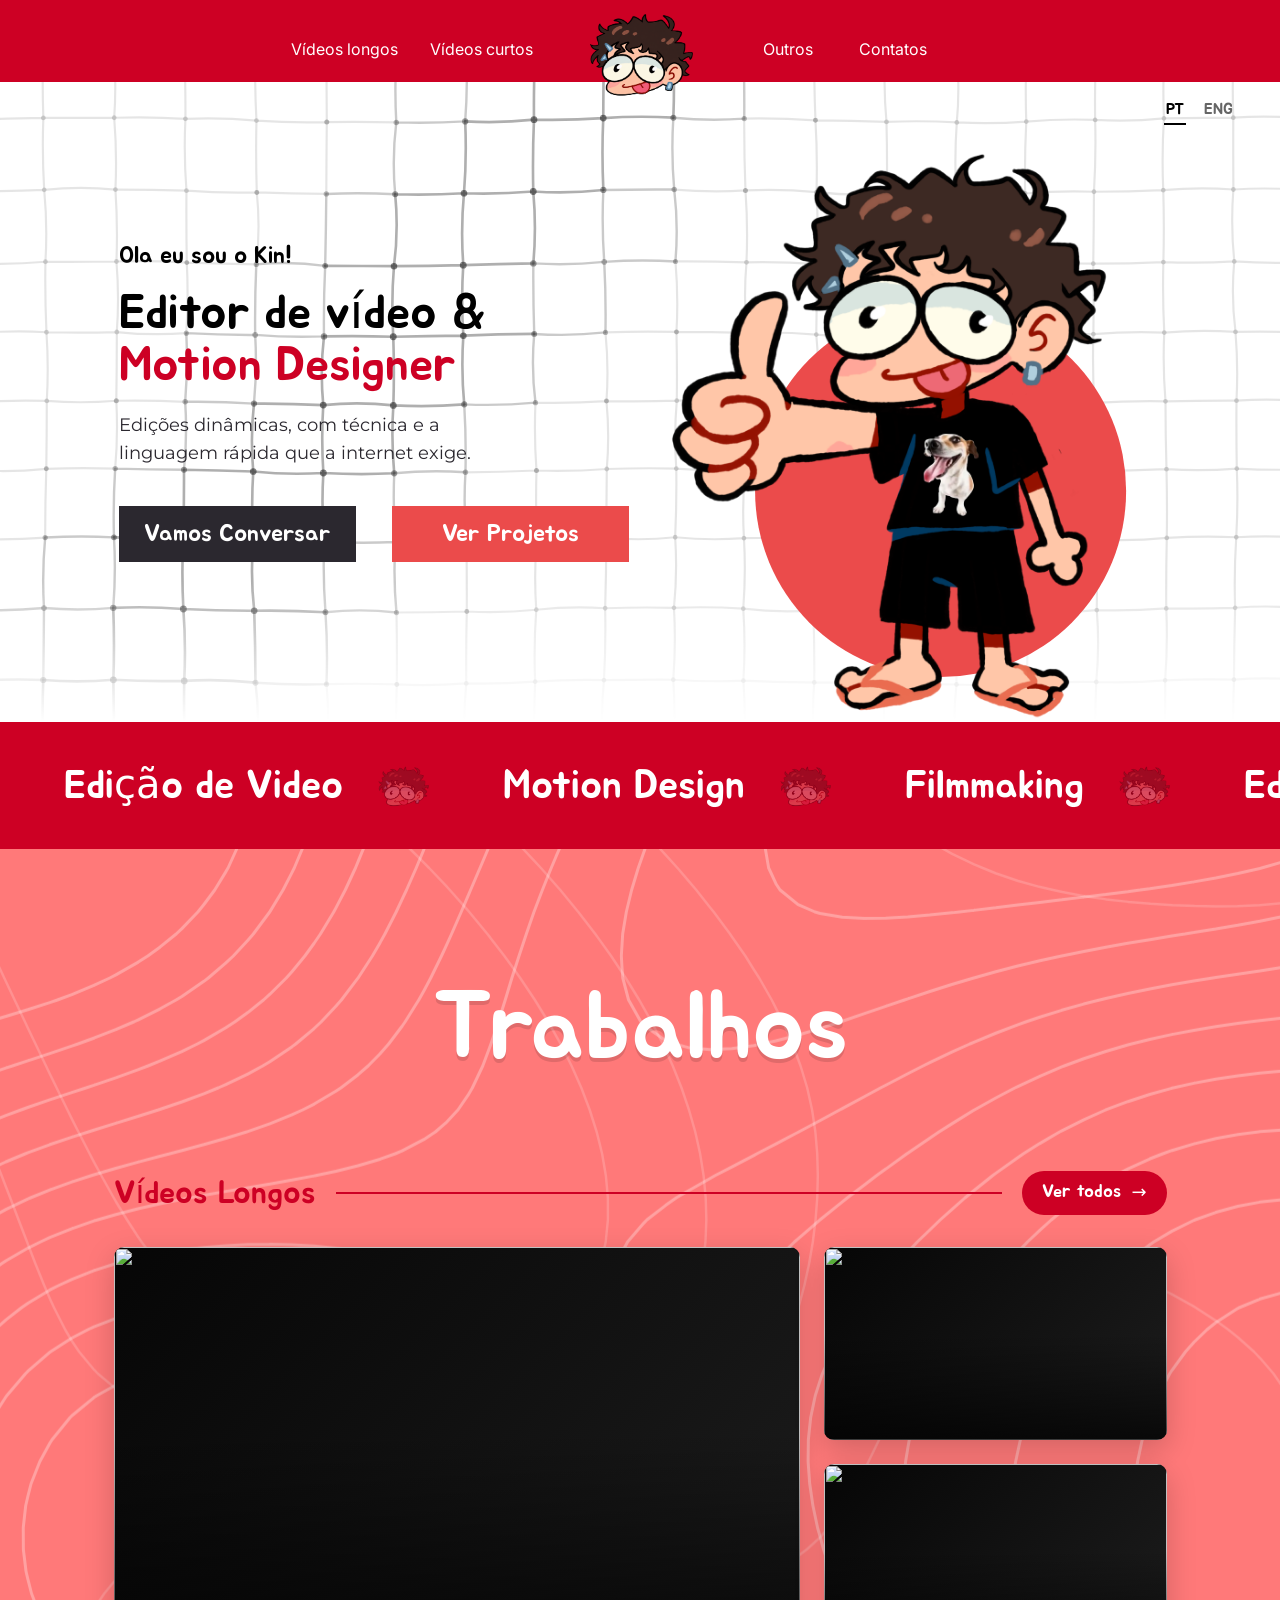
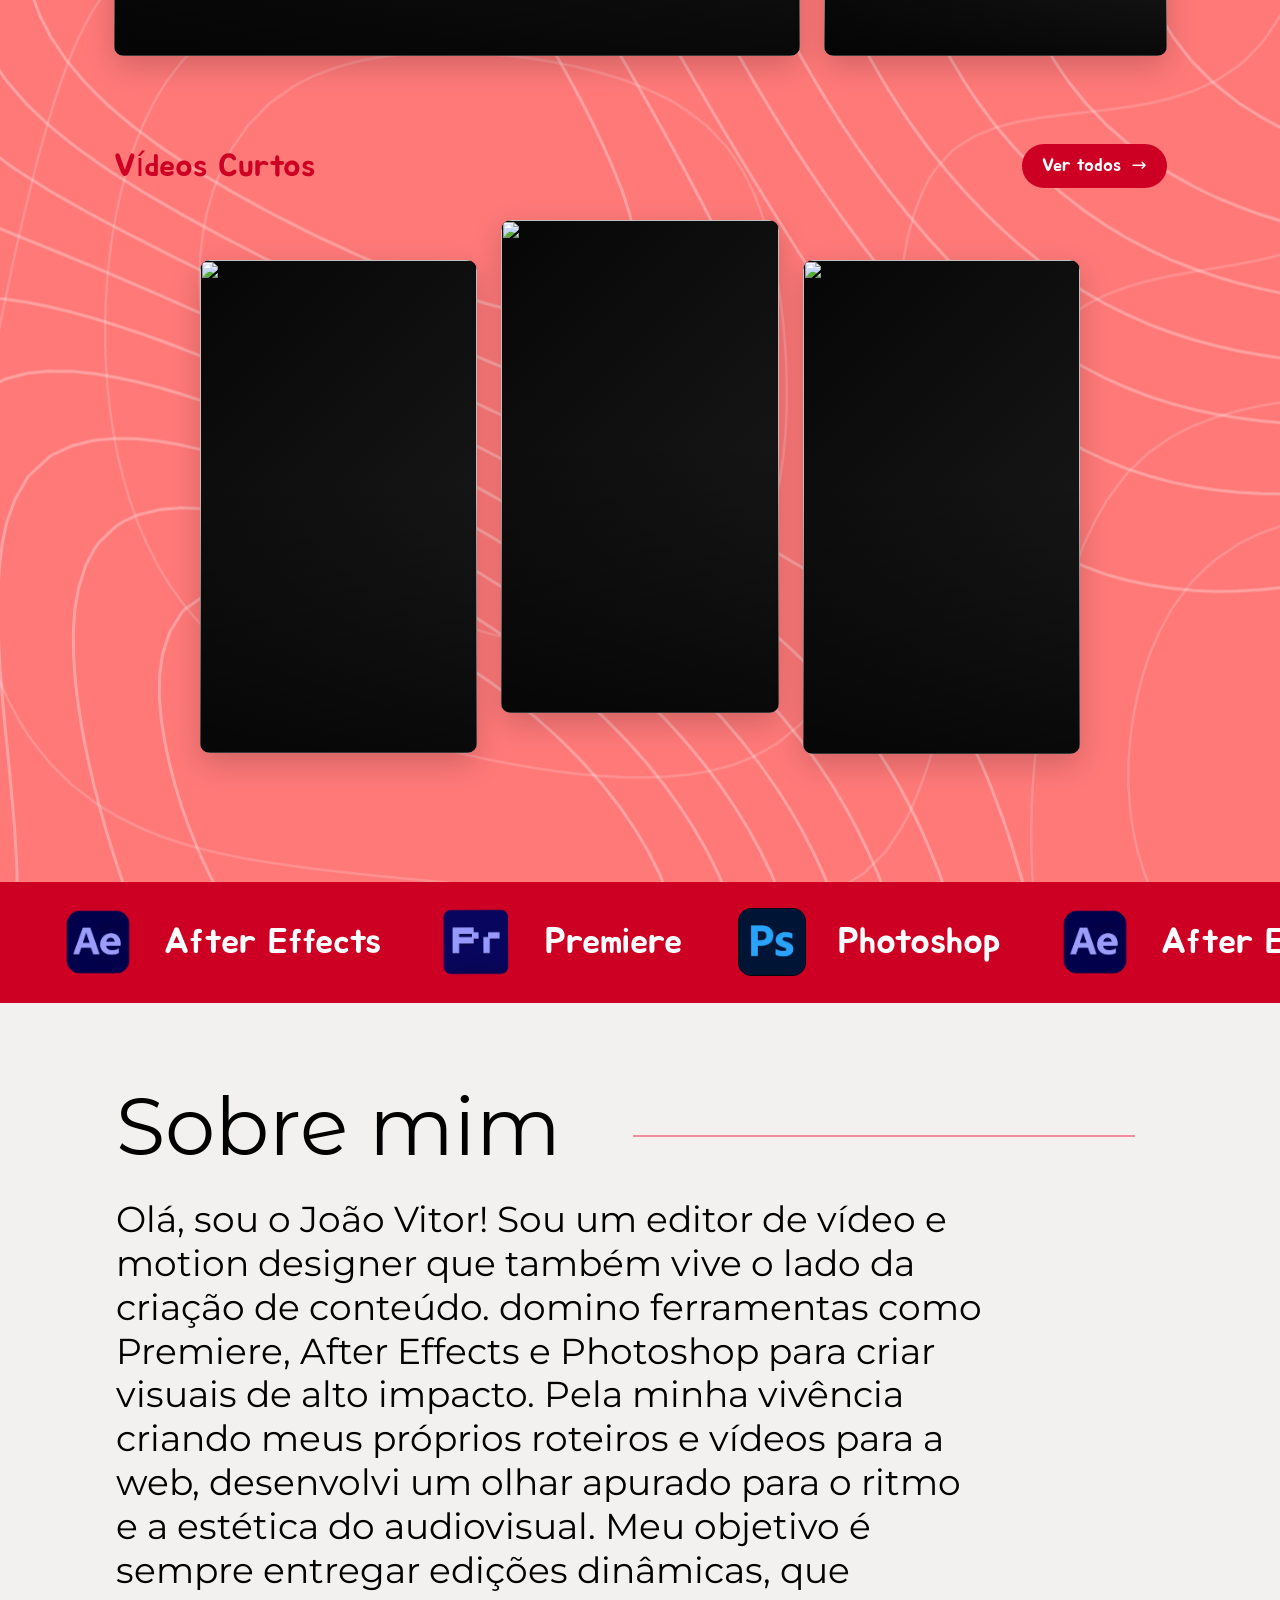
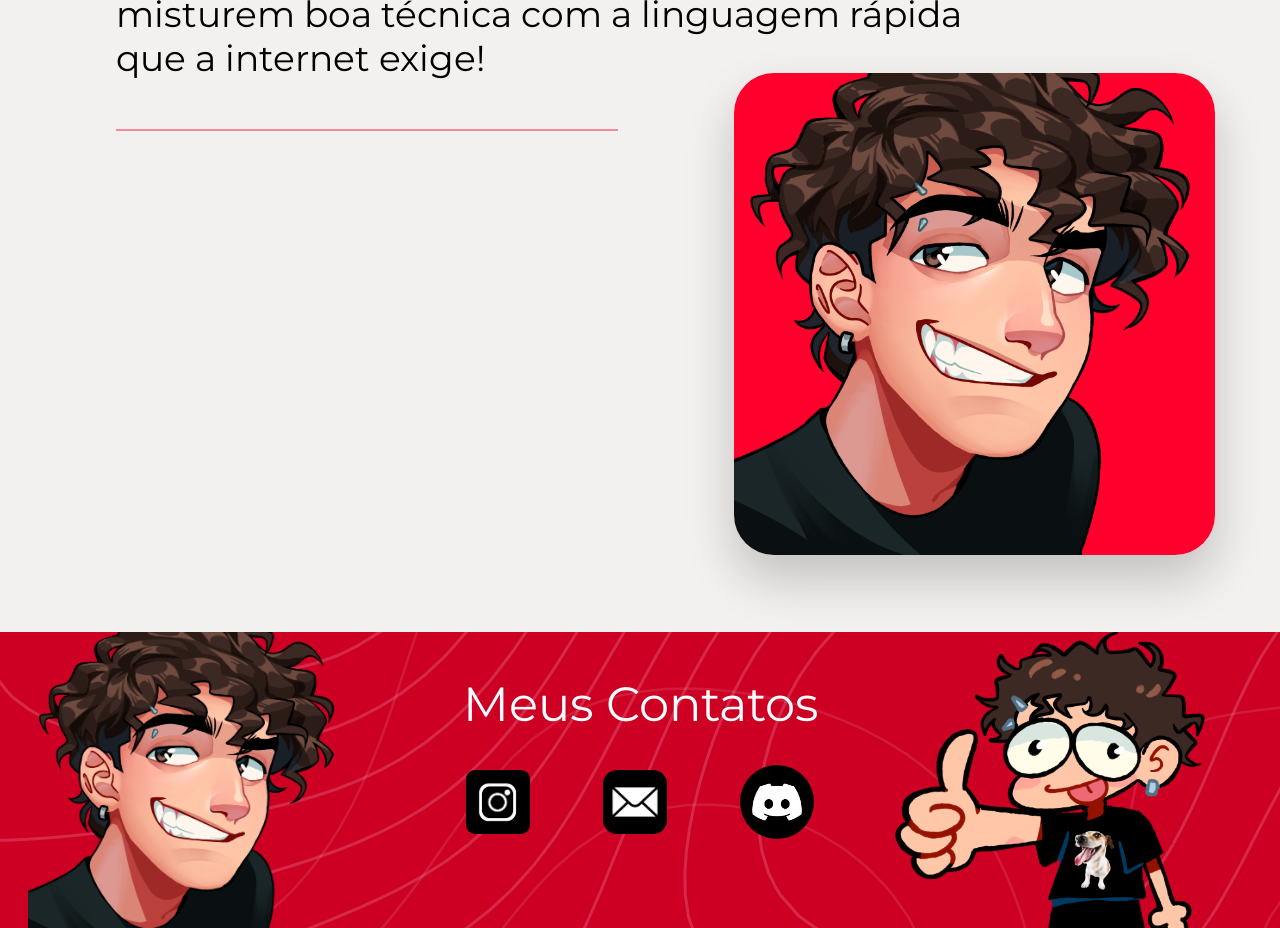
==== index.html @ 11a0b3d1 "Add files via upload" ====
<!doctype html>
<html lang="pt-BR">
<head>
<meta charset="utf-8">
<meta name="viewport" content="width=device-width, initial-scale=1">
<title>João Vitor — Editor de vídeo e Motion Designer</title>
<meta name="description" content="Portfólio de João Vitor: edição de vídeo, motion design e filmmaking.">
<meta name="theme-color" content="#cd0024">
<script>document.documentElement.classList.add('js')</script>
<link rel="preconnect" href="https://fonts.googleapis.com">
<link rel="preconnect" href="https://fonts.gstatic.com" crossorigin>
<link href="https://fonts.googleapis.com/css2?family=Inter:wght@400&family=Jua&family=Montserrat:wght@400&family=Montserrat+Alternates:wght@400&display=swap" rel="stylesheet">
<link rel="stylesheet" href="style.css">
</head>
<body>
<header class="site-header"><div class="wrap">
  <a class="logo" href="index.html" aria-label="Página inicial"><img src="assets/logo-kin.png" alt="Kin"></a>
  <button class="menu-toggle" aria-label="Abrir menu" aria-expanded="false" aria-controls="nav-panel"><span></span><span></span><span></span></button>
  <div class="nav-panel" id="nav-panel">
    <nav class="nav-left" aria-label="Principal"><a href="longos.html" data-i18n="nav_long">Vídeos longos</a><a href="curtos.html" data-i18n="nav_short">Vídeos curtos</a></nav>
    <nav class="nav-right" aria-label="Secundário"><a href="outros.html" data-i18n="nav_other">Outros</a><a href="#contatos" data-i18n="nav_contact">Contatos</a></nav>
  </div>
</div><div class="progress" aria-hidden="true"></div></header>
<section class="home-hero" aria-label="Apresentação"><div class="wrap"><div class="stage">
  <div class="hero-figure">
    <span class="disc reveal-zoom" aria-hidden="true"></span>
    <img class="hero-mascot reveal-zoom" data-delay="0.15" src="assets/hero-mascot.png" alt="Kin, mascote do João Vitor">
  </div>
  <div class="hero-copy">
    <h1 class="reveal" data-delay="0.1" data-i18n="hero_hi">Ola eu sou o Kin!</h1>
    <p class="hero-title reveal" data-delay="0.2"><span data-i18n="hero_t1">Editor de vídeo &amp;</span><span class="accent" data-i18n="hero_t2">Motion Designer</span></p>
    <p class="hero-sub reveal" data-delay="0.3" data-i18n="hero_sub">Edições dinâmicas, com técnica e a linguagem rápida que a internet exige.</p>
    <div class="btn-row">
      <a class="btn talk reveal" data-delay="0.4" href="#contatos" data-i18n="btn_talk">Vamos Conversar</a>
      <a class="btn projects reveal" data-delay="0.5" href="#trabalhos" data-i18n="btn_projects">Ver Projetos</a>
    </div>
  </div>
  <div class="lang" role="group" aria-label="Idioma"><button data-lang="pt" aria-pressed="true">PT</button><button data-lang="en" aria-pressed="false">ENG</button></div>
</div></div></section>
<div class="services big"><div class="marquee-track"><div class="marquee-item"><span data-i18n="svc_edit">Edição de Video</span><img class="faded" src="assets/kin-face.png" alt=""></div><div class="marquee-item"><span data-i18n="svc_motion">Motion Design</span><img class="faded" src="assets/kin-face.png" alt=""></div><div class="marquee-item"><span data-i18n="svc_film">Filmmaking</span><img class="faded" src="assets/kin-face.png" alt=""></div><div class="marquee-item"><span data-i18n="svc_edit">Edição de Video</span><img class="faded" src="assets/kin-face.png" alt=""></div><div class="marquee-item"><span data-i18n="svc_motion">Motion Design</span><img class="faded" src="assets/kin-face.png" alt=""></div><div class="marquee-item"><span data-i18n="svc_film">Filmmaking</span><img class="faded" src="assets/kin-face.png" alt=""></div><div class="marquee-item"><span data-i18n="svc_edit">Edição de Video</span><img class="faded" src="assets/kin-face.png" alt=""></div><div class="marquee-item"><span data-i18n="svc_motion">Motion Design</span><img class="faded" src="assets/kin-face.png" alt=""></div><div class="marquee-item"><span data-i18n="svc_film">Filmmaking</span><img class="faded" src="assets/kin-face.png" alt=""></div><span style="display:contents" aria-hidden="true"><div class="marquee-item"><span data-i18n="svc_edit">Edição de Video</span><img class="faded" src="assets/kin-face.png" alt=""></div><div class="marquee-item"><span data-i18n="svc_motion">Motion Design</span><img class="faded" src="assets/kin-face.png" alt=""></div><div class="marquee-item"><span data-i18n="svc_film">Filmmaking</span><img class="faded" src="assets/kin-face.png" alt=""></div><div class="marquee-item"><span data-i18n="svc_edit">Edição de Video</span><img class="faded" src="assets/kin-face.png" alt=""></div><div class="marquee-item"><span data-i18n="svc_motion">Motion Design</span><img class="faded" src="assets/kin-face.png" alt=""></div><div class="marquee-item"><span data-i18n="svc_film">Filmmaking</span><img class="faded" src="assets/kin-face.png" alt=""></div><div class="marquee-item"><span data-i18n="svc_edit">Edição de Video</span><img class="faded" src="assets/kin-face.png" alt=""></div><div class="marquee-item"><span data-i18n="svc_motion">Motion Design</span><img class="faded" src="assets/kin-face.png" alt=""></div><div class="marquee-item"><span data-i18n="svc_film">Filmmaking</span><img class="faded" src="assets/kin-face.png" alt=""></div></span></div></div>
<section class="works" id="trabalhos"><div class="wrap works-inner">
  <div class="works-head reveal"><div class="works-title"><h2 data-i18n="works">Trabalhos</h2></div></div>
  <div class="block-head reveal"><h3 data-i18n="long_label">Vídeos Longos</h3><span class="rule reveal-line"></span><a class="see-all" href="longos.html"><span data-i18n="see_all">Ver todos</span><i aria-hidden="true">→</i></a></div>
  <div class="feature-grid" data-stagger><button class="video-card reveal" data-group="home-longos" data-index="1"><span class="play" aria-hidden="true"></span></button><button class="video-card reveal" data-group="home-longos" data-index="0"><span class="play" aria-hidden="true"></span></button><button class="video-card reveal" data-group="home-longos" data-index="2"><span class="play" aria-hidden="true"></span></button></div>
  <div class="block-head reveal"><h3 data-i18n="short_label">Vídeos Curtos</h3><span class="rule reveal-line"></span><a class="see-all" href="curtos.html"><span data-i18n="see_all">Ver todos</span><i aria-hidden="true">→</i></a></div>
  <div class="trio" data-stagger><button class="video-card reveal" data-group="home-curtos" data-index="0"><span class="play" aria-hidden="true"></span></button><button class="video-card reveal" data-group="home-curtos" data-index="1"><span class="play" aria-hidden="true"></span></button><button class="video-card reveal" data-group="home-curtos" data-index="2"><span class="play" aria-hidden="true"></span></button></div>
</div></section>
<div class="tools"><div class="marquee-track"><div class="marquee-item"><img class="tool-icon" src="assets/ae-icon.png" alt=""><span>After Effects</span></div><div class="marquee-item"><img class="tool-icon" src="assets/premiere-icon.png" alt=""><span>Premiere</span></div><div class="marquee-item"><img class="tool-icon" src="assets/photoshop-icon.png" alt=""><span>Photoshop</span></div><div class="marquee-item"><img class="tool-icon" src="assets/ae-icon.png" alt=""><span>After Effects</span></div><div class="marquee-item"><img class="tool-icon" src="assets/premiere-icon.png" alt=""><span>Premiere</span></div><div class="marquee-item"><img class="tool-icon" src="assets/photoshop-icon.png" alt=""><span>Photoshop</span></div><div class="marquee-item"><img class="tool-icon" src="assets/ae-icon.png" alt=""><span>After Effects</span></div><div class="marquee-item"><img class="tool-icon" src="assets/premiere-icon.png" alt=""><span>Premiere</span></div><div class="marquee-item"><img class="tool-icon" src="assets/photoshop-icon.png" alt=""><span>Photoshop</span></div><span style="display:contents" aria-hidden="true"><div class="marquee-item"><img class="tool-icon" src="assets/ae-icon.png" alt=""><span>After Effects</span></div><div class="marquee-item"><img class="tool-icon" src="assets/premiere-icon.png" alt=""><span>Premiere</span></div><div class="marquee-item"><img class="tool-icon" src="assets/photoshop-icon.png" alt=""><span>Photoshop</span></div><div class="marquee-item"><img class="tool-icon" src="assets/ae-icon.png" alt=""><span>After Effects</span></div><div class="marquee-item"><img class="tool-icon" src="assets/premiere-icon.png" alt=""><span>Premiere</span></div><div class="marquee-item"><img class="tool-icon" src="assets/photoshop-icon.png" alt=""><span>Photoshop</span></div><div class="marquee-item"><img class="tool-icon" src="assets/ae-icon.png" alt=""><span>After Effects</span></div><div class="marquee-item"><img class="tool-icon" src="assets/premiere-icon.png" alt=""><span>Premiere</span></div><div class="marquee-item"><img class="tool-icon" src="assets/photoshop-icon.png" alt=""><span>Photoshop</span></div></span></div></div>
<section class="about" id="sobre"><div class="wrap"><div class="stage">
  <div class="about-title reveal"><h2 data-i18n="about">Sobre mim</h2></div>
  <span class="rule top reveal-line"></span>
  <p class="reveal" data-delay="0.15" data-i18n="about_text">Olá, sou o João Vitor! Sou um editor de vídeo e motion designer que também vive o lado da criação de conteúdo. domino ferramentas como Premiere, After Effects e Photoshop para criar visuais de alto impacto. Pela minha vivência criando meus próprios roteiros e vídeos para a web, desenvolvi um olhar apurado para o ritmo e a estética do audiovisual. Meu objetivo é sempre entregar edições dinâmicas, que misturem boa técnica com a linguagem rápida que a internet exige!</p>
  <span class="rule bottom reveal-line"></span>
  <img class="portrait reveal-zoom" data-delay="0.1" src="assets/portrait.png" alt="João Vitor">
</div></div></section>
<footer class="site-footer" id="contatos"><div class="wrap">
  <img class="footer-mascot left" src="assets/footer-left.png" alt="">
  <img class="footer-mascot right" src="assets/footer-right.png" alt="">
  <div class="footer-inner">
    <h2 data-i18n="contacts">Meus Contatos</h2>
    <div class="contact-icons">
      <a class="ig" href="https://www.instagram.com/kingola.mp4/" target="_blank" rel="noopener" aria-label="Instagram"><img src="assets/instagram.jpg" alt="Instagram"></a>
      <a class="mail" href="mailto:kingjaumcontato@gmail.com" aria-label="E-mail"><img src="assets/mail.jpg" alt="E-mail"></a>
      <a class="dc" href="https://discord.com/users/389552199773978624" target="_blank" rel="noopener" aria-label="Discord"><img src="assets/discord.png" alt="Discord"></a>
    </div>
  </div>
</div></footer>
<script src="script.js"></script>
</body>
</html>
---- style.css ----
/* ============ Tokens (extraídos do Figma) ============ */
:root {
  --red: #cd0024;
  --dark: #2b282f;
  --coral: #eb4b4b;
  --salmon: #ff7979;
  --ink: #010101;
  --paper: #f3f1ef;
  --rule: #f08a9c;
  --portrait-radius: 40px; /* arredondamento da foto do "Sobre mim" — ajuste para o valor do Figma */
  --ease: cubic-bezier(.2, .7, .2, 1);
  --font-display: 'Jua', system-ui, sans-serif;
  --font-body: 'Montserrat', system-ui, sans-serif;
  --font-alt: 'Montserrat Alternates', 'Montserrat', system-ui, sans-serif;
  --font-nav: 'Inter', system-ui, sans-serif;
}

*, *::before, *::after { box-sizing: border-box; }
* { margin: 0; }
html { scroll-behavior: smooth; scroll-padding-top: 90px; }
body {
  font-family: var(--font-nav);
  background: var(--paper);
  color: #000;
  overflow-x: hidden;
  -webkit-font-smoothing: antialiased;
  animation: pageIn .6s var(--ease) both;
}
body.leaving { opacity: 0; transition: opacity .25s ease; }
@keyframes pageIn { from { opacity: 0; } to { opacity: 1; } }
img { display: block; max-width: 100%; }
a { color: inherit; text-decoration: none; }
button { font: inherit; color: inherit; background: none; border: 0; padding: 0; cursor: pointer; }
:focus-visible { outline: 3px solid #fff; outline-offset: 3px; box-shadow: 0 0 0 6px #000; }

.wrap { width: min(100%, 1225px); margin-inline: auto; position: relative; }

/* ============ Animações de entrada (ativas só com JS) ============ */
.js .reveal {
  opacity: 0; translate: 0 32px;
  transition: opacity .9s var(--ease) var(--rd, 0s), translate .9s var(--ease) var(--rd, 0s);
}
.js .reveal.in { opacity: 1; translate: 0 0; }
.js .reveal-zoom {
  opacity: 0; scale: .86;
  transition: opacity 1s var(--ease) var(--rd, 0s), scale 1s var(--ease) var(--rd, 0s);
}
.js .reveal-zoom.in { opacity: 1; scale: 1; }
.js .reveal-line { scale: 0 1; transform-origin: left center; transition: scale 1.2s var(--ease) .15s; }
.js .reveal-line.in { scale: 1 1; }

/* ============ Header ============ */
.site-header { background: var(--red); height: 82px; position: sticky; top: 0; z-index: 50; transition: box-shadow .3s; }
.site-header.is-scrolled { box-shadow: 0 6px 24px rgba(0, 0, 0, .25); }
.site-header .wrap { height: 100%; display: grid; grid-template-columns: 1fr auto 1fr; align-items: center; }
.progress { position: absolute; left: 0; bottom: 0; height: 3px; width: 100%; background: #fff; scale: 0 1; transform-origin: left; opacity: .9; }
.nav-panel { display: contents; }
.site-header .wrap > *, .nav-panel > * { grid-row: 1; }
.nav-left, .nav-right { display: flex; gap: 28px; color: #fff; font-family: var(--font-nav); font-size: 16px; }
.nav-left { grid-column: 1; justify-content: flex-end; padding-right: 48px; }
.nav-right { grid-column: 3; justify-content: flex-start; padding-left: 64px; gap: 42px; }
.nav-left a, .nav-right a { padding: 8px 2px; position: relative; white-space: nowrap; }
.nav-left a::after, .nav-right a::after {
  content: ""; position: absolute; left: 0; right: 0; bottom: 2px; height: 2px;
  background: #fff; transform: scaleX(0); transform-origin: left; transition: transform .35s var(--ease);
}
.nav-left a:hover::after, .nav-right a:hover::after, .nav-left a[aria-current]::after, .nav-right a[aria-current]::after { transform: scaleX(1); }
.logo { grid-column: 2; display: block; width: 114px; height: 90px; margin-top: 8px; position: relative; z-index: 2; }
.logo img { width: 100%; height: 100%; object-fit: contain; transition: transform .4s var(--ease); }
.logo:hover img { animation: wiggle .7s var(--ease); }
@keyframes wiggle { 0%, 100% { transform: rotate(0); } 25% { transform: rotate(-8deg) scale(1.06); } 60% { transform: rotate(6deg) scale(1.06); } }
.menu-toggle { display: none; width: 44px; height: 44px; place-content: center; gap: 6px; }
.menu-toggle span { display: block; width: 26px; height: 3px; background: #fff; border-radius: 2px; transition: transform .35s var(--ease), opacity .2s; }
.site-header.open .menu-toggle span:nth-child(1) { transform: translateY(9px) rotate(45deg); }
.site-header.open .menu-toggle span:nth-child(2) { opacity: 0; }
.site-header.open .menu-toggle span:nth-child(3) { transform: translateY(-9px) rotate(-45deg); }

/* ============ Seletor de idioma ============ */
.lang { position: absolute; right: 20px; top: 16px; z-index: 5; display: flex; gap: 16px; font-family: var(--font-display); font-size: 16px; color: #000; }
.lang button { font-family: inherit; opacity: .6; padding: 4px 2px; border-bottom: 2px solid transparent; transition: opacity .2s; }
.lang button:hover { opacity: 1; }
.lang button[aria-pressed="true"] { opacity: 1; border-bottom-color: currentColor; }

/* ============ Hero das subpáginas (fundo "Bliss") ============ */
.hero {
  position: relative;
  width: 100%; min-width: 0;
  aspect-ratio: 1225 / 317;
  min-height: 220px;
  overflow: hidden;
  background:
    url('assets/bliss.jpg') center / cover no-repeat,
    url('assets/bliss.jpeg') center / cover no-repeat,
    url('assets/bliss.png') center / cover no-repeat,
    url('assets/bliss.webp') center / cover no-repeat,
    linear-gradient(#5ea8ee 0 55%, #4f9a2c 55%);
}
.hero-mascot {
  position: absolute; z-index: 2; pointer-events: none;
  animation: bob 4.5s ease-in-out infinite;
  translate: var(--px, 0px) var(--py, 0px);
}
.hero-mascot.in { transition: translate .5s ease-out, opacity 1s var(--ease) var(--rd, 0s), scale 1s var(--ease) var(--rd, 0s); }

/* Ícones flutuantes (vídeo / pasta) */
.hero-icon { position: absolute; z-index: 3; animation: float 4s ease-in-out infinite; animation-delay: var(--d, 0s); }
.hero-icon .spinner { display: block; width: 100%; height: 100%; }
.hero-icon img { width: 100%; height: 100%; object-fit: contain; filter: drop-shadow(0 6px 8px rgba(0, 0, 0, .25)); }
.is-spin .hero-icon .spinner { animation: spin 16s linear infinite; }
.is-spin .hero-icon:nth-child(even) .spinner { animation-direction: reverse; animation-duration: 22s; }
.hero-icon:hover img, .hero-icon:focus-visible img { animation: glitch .45s steps(1, end) infinite; }

@keyframes float { 0%, 100% { transform: translateY(0); } 50% { transform: translateY(-12px); } }
@keyframes bob { 0%, 100% { transform: translateY(0); } 50% { transform: translateY(-9px); } }
@keyframes spin { to { transform: rotate(360deg); } }
@keyframes glitch {
  0%   { transform: translate(0, 0); filter: none; clip-path: inset(0); }
  20%  { transform: translate(-4px, 2px); filter: drop-shadow(4px 0 #ff2d55) drop-shadow(-4px 0 #00e5ff); clip-path: inset(8% 0 52% 0); }
  40%  { transform: translate(4px, -2px); filter: drop-shadow(-4px 0 #ff2d55) drop-shadow(4px 0 #00e5ff); clip-path: inset(55% 0 6% 0); }
  60%  { transform: translate(-2px, 0); filter: drop-shadow(3px 0 #ff2d55) drop-shadow(-3px 0 #00e5ff); clip-path: inset(0); }
  80%  { transform: translate(3px, 1px); filter: hue-rotate(60deg) saturate(1.6); clip-path: inset(30% 0 30% 0); }
  100% { transform: translate(0, 0); filter: none; clip-path: inset(0); }
}

/* ============ Faixa de serviços (loop lateral) ============ */
.services { background: var(--red); color: #fff; overflow: hidden; height: 67px; display: flex; align-items: center; }
.services.big { height: 127px; }
.marquee-track { display: flex; align-items: center; width: max-content; animation: marquee 40s linear infinite; }
.marquee-item { display: flex; align-items: center; gap: 32px; padding-inline: 64px; font-family: var(--font-display); font-size: 36px; white-space: nowrap; }
.services.big .marquee-item { font-size: 40px; }
.marquee-item img { width: 56px; height: 44px; object-fit: contain; }
.marquee-item .faded { opacity: .3; }
.marquee-item .tool-icon { width: 72px; height: 68px; opacity: 1; object-fit: cover; border-radius: 20%; }
@keyframes marquee { to { transform: translateX(-50%); } }

/* ============ Coroa (no Figma ela está girada -30,66°; o arquivo vem reto) ============ */

/* ============ Títulos de seção (subpáginas) ============ */
.page-title { position: relative; display: flex; align-items: center; gap: 16px; padding: 104px 86px 0; }
.title-wrap { position: relative; font-size: clamp(36px, 5.2vw, 64px); }
.page-title h1 { font-family: var(--font-display); font-weight: 400; font-size: 1em; line-height: 1.1; white-space: nowrap; }
.page-title .rule { flex: 1; max-width: 502px; height: 1px; background: var(--rule); }
/* a coroa fica "pousada" no canto superior esquerdo da 1ª letra, sem cobrir o texto */


/* ============ Grades de vídeo (subpáginas) ============ */
.video-grid { display: grid; padding: 72px 86px 120px; }
.video-grid.longos, .video-grid.outros { grid-template-columns: repeat(2, 1fr); gap: 56px 40px; --ar: 481 / 296; }
.video-grid.curtos { grid-template-columns: repeat(3, 1fr); gap: 48px 32px; padding-inline: 114px; --ar: 297 / 464; }

/* ============ Cartão de vídeo ============ */
.video-card {
  position: relative; display: block; width: 100%; aspect-ratio: var(--ar, 16 / 9);
  background: linear-gradient(135deg, #060606, #1d1d1d); overflow: hidden; color: #fff; text-align: left;
  border-radius: 10px; box-shadow: 0 10px 30px rgba(0, 0, 0, .18);
  transition: transform .5s var(--ease), box-shadow .5s var(--ease);
}
.video-card::after { content: ""; position: absolute; inset: 0; background: linear-gradient(to top, rgba(0, 0, 0, .7), transparent 55%); pointer-events: none; }
.video-card:hover, .video-card:focus-visible { transform: perspective(1000px) translateY(-8px) rotateX(var(--rx, 0deg)) rotateY(var(--ry, 0deg)); box-shadow: 0 24px 44px rgba(0, 0, 0, .3); }
.video-card img.thumb { position: absolute; inset: 0; width: 100%; height: 100%; object-fit: cover; transition: transform .9s var(--ease); }
.video-card:hover img.thumb, .video-card:focus-visible img.thumb { transform: scale(1.07); }
.video-card .play {
  position: absolute; z-index: 2; left: 50%; top: 50%; width: 68px; height: 68px; margin: -34px 0 0 -34px;
  border-radius: 50%; background: rgba(205, 0, 36, .95); display: grid; place-items: center;
  opacity: 0; scale: .7; transition: opacity .35s var(--ease), scale .45s var(--ease);
  box-shadow: 0 0 0 0 rgba(205, 0, 36, .5);
}
.video-card .play::before { content: ""; border-left: 20px solid #fff; border-block: 12px solid transparent; margin-left: 5px; }
.video-card:hover .play, .video-card:focus-visible .play { opacity: 1; scale: 1; animation: pulse 1.6s ease-out infinite; }
@keyframes pulse { to { box-shadow: 0 0 0 22px rgba(205, 0, 36, 0); } }
.video-card .cap { position: absolute; z-index: 2; left: 18px; bottom: 14px; right: 18px; font-family: var(--font-display); font-size: 22px; text-shadow: 0 2px 8px rgba(0, 0, 0, .6); translate: 0 6px; transition: translate .5s var(--ease); }
.video-card:hover .cap, .video-card:focus-visible .cap { translate: 0 0; }

/* Cartão: junta a animação de entrada com o hover (senão uma sobrescreve a outra) */
.js .video-card.reveal {
  transition: opacity .9s var(--ease) var(--rd, 0s), translate .9s var(--ease) var(--rd, 0s),
              transform .5s var(--ease), box-shadow .5s var(--ease);
}

/* ============ Modal do player ============ */
.modal { position: fixed; inset: 0; background: rgba(0, 0, 0, .88); display: grid; place-items: center; z-index: 100; padding: 24px; visibility: hidden; opacity: 0; transition: opacity .3s ease, visibility 0s .3s; }
.modal.open { visibility: visible; opacity: 1; transition: opacity .3s ease; }
.modal-box { position: relative; width: min(92vw, 960px); aspect-ratio: 16 / 9; background: #000; display: grid; place-items: center; color: #fff; font-family: var(--font-display); font-size: 28px; text-align: center; border-radius: 10px; transform: scale(.94) translateY(14px); transition: transform .45s var(--ease); }
.modal.open .modal-box { transform: none; }
.modal-box.vertical { width: auto; height: min(86vh, 820px); aspect-ratio: 9 / 16; max-width: 92vw; }
.modal-box iframe, .modal-box img { width: 100%; height: 100%; border: 0; object-fit: contain; border-radius: 10px; }
.modal-close { position: absolute; top: -48px; right: 0; color: #fff; font-size: 36px; line-height: 1; padding: 4px 10px; transition: rotate .3s var(--ease); }
.modal-close:hover { rotate: 90deg; }

/* ============ Contatos / rodapé ============ */
.site-footer { position: relative; background: var(--red); color: #fff; height: 296px; overflow: hidden; margin-top: 49px; }
.footer-inner { position: relative; z-index: 1; height: 296px; text-align: center; padding-top: 43px; }
.footer-inner h2 { font-family: var(--font-body); font-weight: 400; font-size: clamp(32px, 4vw, 48px); }
.contact-icons { display: flex; justify-content: center; align-items: center; gap: 73px; margin-top: 32px; }
.contact-icons a { display: block; transition: transform .4s var(--ease), filter .3s; }
.contact-icons a:hover { transform: translateY(-6px) scale(1.12) rotate(-4deg); filter: drop-shadow(0 10px 10px rgba(0, 0, 0, .3)); }
.contact-icons img { width: 64px; height: 64px; object-fit: cover; }
.contact-icons .ig img { border-radius: 9px; }
.contact-icons .mail img { border-radius: 14px; }
.contact-icons .dc img { width: 74px; height: 74px; border-radius: 50%; }
.footer-mascot { position: absolute; bottom: 0; pointer-events: none; }
/* Recorte igual ao do Figma: mostra o topo da imagem e corta a parte de baixo */
.footer-mascot.left { left: 0; width: 26.4%; max-width: 323px; aspect-ratio: 323 / 296; object-fit: cover; object-position: 2% 0; }
.footer-mascot.right { right: -6.5%; width: 40%; max-width: 492px; aspect-ratio: 492 / 345; object-fit: cover; object-position: top; }
.site-footer .wrap { height: 100%; }

/* ============ Home: palco com coordenadas proporcionais (hero e sobre mim) ============ */
.stage { position: relative; container-type: inline-size; }
.stage > * { position: absolute; }
.stage .t-display { font-family: var(--font-display); font-weight: 400; line-height: 1.1; white-space: nowrap; }

.home-hero { position: relative; background: #fff; overflow-x: clip; overflow-y: visible; }
.home-hero > .wrap { z-index: 1; }

.home-hero .stage { aspect-ratio: 1225 / 640; }
/* Boneco + círculo vivem no mesmo grupo: o círculo fica sempre centralizado atrás dele */
.home-hero .hero-figure { left: 46.5%; top: 1%; width: 56%; aspect-ratio: 1; z-index: 1; }
.home-hero .hero-figure .disc { position: absolute; left: 50%; top: 31.6%; width: 54.2%; aspect-ratio: 1; border-radius: 50%; background: color-mix(in srgb, var(--coral), #b3001b calc(var(--anger, 0) * 100%)); translate: -50% 0; }
.home-hero .hero-figure .hero-mascot { left: 0; top: 0; width: 100%; pointer-events: none; }
.home-hero .hero-figure { cursor: default; -webkit-tap-highlight-color: transparent; }
.home-hero .hero-copy { left: 7.4%; top: 0; height: 100%; width: 44%; display: flex; flex-direction: column; justify-content: center; align-items: flex-start; gap: 1.5cqw; z-index: 2; }
.hero-copy h1 { font-family: var(--font-display); font-weight: 400; font-size: 1.96cqw; line-height: 1.2; color: #000; }
.hero-title { font-family: var(--font-display); font-size: 3.9cqw; line-height: 1.08; color: #000; }
.hero-title span { display: block; }
.hero-title .accent { color: var(--red); }
.hero-sub { font-family: var(--font-body); font-size: 1.5cqw; line-height: 1.55; color: var(--dark); max-width: 34cqw; }
.btn-row { display: flex; flex-wrap: wrap; gap: 2.9cqw; margin-top: 1.6cqw; }
.home-hero .btn {
  position: relative; overflow: hidden; height: 4.57cqw; width: 19.4cqw; display: grid; place-items: center;
  font-family: var(--font-display); font-size: 1.96cqw; color: #fff; z-index: 2;
  transition: transform .4s var(--ease), box-shadow .4s var(--ease),
              opacity .9s var(--ease) var(--rd, 0s), translate .9s var(--ease) var(--rd, 0s);
}
.home-hero .btn::before {
  content: ""; position: absolute; inset: 0;
  background: linear-gradient(105deg, transparent 30%, rgba(255, 255, 255, .35) 50%, transparent 70%);
  translate: -130% 0; transition: translate .8s var(--ease);
}
.home-hero .btn:hover { transform: translateY(-4px); box-shadow: 0 12px 22px rgba(0, 0, 0, .3); }
.home-hero .btn:hover::before { translate: 130% 0; }
.home-hero .btn.talk { background: var(--dark); }
.home-hero .btn.projects { background: var(--coral); }
.home-hero .lang { right: 1.5%; top: 2%; }

/* ---- Trabalhos (Home) ---- */
.works { background: var(--salmon); position: relative; overflow: hidden; padding-block: clamp(72px, 10vw, 140px); }
.works-inner { padding-inline: clamp(20px, 7vw, 86px); }
.works-head { display: flex; justify-content: center; }
.works-title { position: relative; display: inline-block; font-size: clamp(56px, 10vw, 96px); }
.works-title h2 { font-family: var(--font-display); font-weight: 400; font-size: 1em; line-height: 1.1; color: #fff; text-shadow: 0 4px 0 rgba(0, 0, 0, .12); }

.block-head { display: flex; align-items: center; gap: 20px; margin: clamp(48px, 7vw, 88px) 0 32px; }
.block-head h3 { font-family: var(--font-display); font-weight: 400; font-size: clamp(24px, 2.6vw, 32px); color: var(--red); white-space: nowrap; }
.block-head .rule { flex: 1; height: 2px; background: var(--red); }
.see-all {
  display: inline-flex; align-items: center; gap: 10px; flex: none; background: var(--red); color: #fff;
  font-family: var(--font-display); font-size: 18px; padding: 10px 20px; border-radius: 999px;
  transition: transform .4s var(--ease), box-shadow .4s var(--ease), background .3s;
}
.see-all i { font-style: normal; display: inline-block; transition: transform .4s var(--ease); }
.see-all:hover { transform: translateY(-3px); box-shadow: 0 10px 18px rgba(0, 0, 0, .25); background: #a8001d; }
.see-all:hover i { transform: translateX(6px); }

/* Longos: um grande em destaque + dois empilhados */
.feature-grid { display: grid; grid-template-columns: 2fr 1fr; gap: 24px; align-items: stretch; }
.feature-grid .video-card { --ar: 16 / 9; }
.feature-grid .video-card:nth-child(1) { grid-column: 1; grid-row: 1 / span 2; aspect-ratio: auto; height: 100%; }
.feature-grid .video-card:nth-child(2) { grid-column: 2; grid-row: 1; }
.feature-grid .video-card:nth-child(3) { grid-column: 2; grid-row: 2; }
.feature-grid .video-card:nth-child(1) .cap { font-size: 30px; left: 24px; bottom: 20px; }

/* Curtos: trio vertical, o do meio sobe para dar ritmo */
.trio { display: grid; grid-template-columns: repeat(3, 1fr); gap: 24px; max-width: 880px; margin-inline: auto; align-items: start; padding-top: 40px; }
.trio .video-card { --ar: 9 / 16; }
.trio .video-card:nth-child(2) { margin-top: -40px; }

/* ---- Faixa de ferramentas ---- */
.tools { background: var(--red); height: 121px; overflow: hidden; display: flex; align-items: center; color: #fff; }

/* ---- Sobre mim ---- */
.about { position: relative; background: var(--paper); }
.about .stage { aspect-ratio: 1225 / 1180; }
.about .about-title { left: 7.2%; top: 6.8%; font-size: 6.53cqw; line-height: 1.1; white-space: nowrap; }
.about-title h2 { font-family: var(--font-alt); font-weight: 400; font-size: 1em; color: #000; line-height: 1.1; }

.about .rule { height: 2px; background: var(--rule); }
.about .rule.top { left: 49.4%; top: 11.2%; width: 41%; }
.about .rule.bottom { left: 7.2%; top: 61.5%; width: 41%; }
.about p { left: 7.2%; top: 16.5%; width: 70.9%; font-family: var(--font-body); font-size: 2.94cqw; line-height: 1.22; color: #000; }
.about .portrait { left: 57.6%; top: 56.8%; width: 39.3%; aspect-ratio: 1; object-fit: cover; border-radius: var(--portrait-radius); box-shadow: 0 24px 50px rgba(0, 0, 0, .2); }

/* ============ Responsivo ============ */
@media (max-width: 900px) {
  .site-header { height: auto; min-height: 64px; }
  .site-header .wrap { grid-template-columns: auto 1fr; padding-inline: 16px; min-height: 64px; }
  .logo { grid-column: 1; width: 72px; height: 58px; margin-top: 4px; }
  .menu-toggle { display: grid; grid-column: 2; justify-self: end; }
  .nav-panel {
    display: flex; flex-direction: column; position: absolute; left: 0; right: 0; top: 100%;
    background: var(--red); padding: 8px 20px 20px; box-shadow: 0 16px 24px rgba(0, 0, 0, .25);
    visibility: hidden; opacity: 0; translate: 0 -12px; transition: opacity .3s, translate .4s var(--ease), visibility 0s .4s;
  }
  .site-header.open .nav-panel { visibility: visible; opacity: 1; translate: 0 0; transition: opacity .3s, translate .4s var(--ease); }
  .nav-left, .nav-right { grid-column: auto; flex-direction: column; gap: 0; padding: 0; font-size: 18px; }
  .nav-left a, .nav-right a { padding: 14px 2px; border-bottom: 1px solid rgba(255, 255, 255, .25); }
  .nav-left a::after, .nav-right a::after { display: none; }

  .page-title, .video-grid { padding-inline: 24px; }
  .page-title { padding-top: 72px; }
  .video-grid { padding-top: 48px; padding-bottom: 80px; gap: 32px 16px !important; }
  .video-grid.longos, .video-grid.outros { grid-template-columns: 1fr; }
  .video-grid.curtos { grid-template-columns: repeat(2, 1fr); }
  .marquee-item { font-size: 22px !important; padding-inline: 28px; gap: 16px; }
  .marquee-item img { width: 34px; height: 28px; }
  .marquee-item .tool-icon { width: 44px; height: 42px; }
  .services { height: 48px; }
  .services.big, .tools { height: 72px; }
  .contact-icons { gap: 28px; }
  .contact-icons img { width: 48px; height: 48px; }
  .contact-icons .dc img { width: 56px; height: 56px; }
  .lang { right: 10px; top: 8px; }
}

@media (max-width: 760px) {
  /* Hero das subpáginas: mais alto no celular, ícones e mascote maiores para dar pra tocar */
  .hero { aspect-ratio: 4 / 3; }
  .hero-icon { min-width: 46px; min-height: 42px; }
  .hero .hero-mascot { left: auto !important; right: -4%; top: auto !important; bottom: 0; width: 46% !important; }

  /* Hero e Sobre mim deixam de ser "palco proporcional" e viram uma coluna legível */
  .home-hero { aspect-ratio: auto; }
  .home-hero .stage, .about .stage { aspect-ratio: auto; height: auto; display: flex; flex-direction: column; align-items: center; text-align: center; gap: 18px; }
  .home-hero .stage { padding: 56px 20px 48px; }
  .home-hero .stage > *, .about .stage > * { position: relative !important; inset: auto !important; left: auto !important; top: auto !important; }
  .home-hero .stage > .lang { position: absolute !important; right: 12px !important; top: 12px !important; left: auto !important; }
  .home-hero .hero-figure { order: -1; width: min(72%, 320px) !important; }
  .home-hero .hero-copy { width: 100% !important; height: auto !important; align-items: center; text-align: center; gap: 12px; }
  .hero-copy h1 { font-size: 24px !important; }
  .hero-title { font-size: 36px !important; }
  .hero-sub { font-size: 16px !important; max-width: 34ch; }
  .btn-row { justify-content: center; gap: 12px; margin-top: 8px; }
  .home-hero .btn { width: auto !important; height: auto !important; padding: 14px 26px; font-size: 20px !important; display: inline-grid; }
  .about .stage { padding: 56px 24px; align-items: flex-start; text-align: left; }
  .about .about-title { font-size: 48px !important; }
  .about .rule { display: none !important; }
  .about p { width: 100% !important; font-size: 17px !important; line-height: 1.6 !important; }
  .about .portrait { width: 100% !important; max-width: 420px; align-self: center; }

  .feature-grid { grid-template-columns: 1fr; }
  .feature-grid .video-card:nth-child(n) { grid-column: 1; grid-row: auto; aspect-ratio: 16 / 9; height: auto; }
  .block-head { flex-wrap: wrap; gap: 12px 16px; }
  .block-head .rule { min-width: 40px; }
  .trio { display: flex; max-width: none; overflow-x: auto; scroll-snap-type: x mandatory; padding: 8px 4px 20px; gap: 16px; margin-inline: -4px; }
  .trio .video-card { flex: 0 0 62%; scroll-snap-align: center; margin-top: 0 !important; }
  .site-footer { margin-top: 0; }
}

@media (prefers-reduced-motion: reduce) {
  *, *::before, *::after { animation: none !important; transition: none !important; scroll-behavior: auto !important; }
  .js .reveal, .js .reveal-zoom, .js .reveal-line { opacity: 1 !important; translate: none !important; scale: none !important; }
}


/* =====================================================================
   EFEITOS EXTRAS
   ===================================================================== */
::selection { background: var(--red); color: #fff; }

/* ---- Grade preta animada (fundo do hero da Home) ---- */
.bg-grid {
  position: absolute; inset: 0; width: 100%; height: 100%; z-index: 0; pointer-events: none;
}

/* ---- Cursor em anel ---- */
.cursor-ring {
  position: fixed; left: 0; top: 0; z-index: 200; width: 34px; height: 34px; border-radius: 50%;
  border: 2px solid #fff; box-shadow: 0 0 0 1.5px rgba(0, 0, 0, .55), inset 0 0 0 1.5px rgba(0, 0, 0, .35); pointer-events: none; opacity: 0; will-change: transform;
  transition: opacity .25s, width .3s var(--ease), height .3s var(--ease), margin .3s var(--ease), background .3s;
}
.cursor-ring.on { opacity: 1; }
.cursor-ring.hot { width: 62px; height: 62px; margin: -14px 0 0 -14px; background: rgba(255, 255, 255, .25); }
.cursor-ring.down { width: 22px; height: 22px; margin: 6px 0 0 6px; }
.cursor-ring.hot.down { width: 46px; height: 46px; margin: -6px 0 0 -6px; }

/* ---- Brilho que acompanha o mouse nos cartões ---- */
.video-card::before {
  content: ""; position: absolute; inset: 0; z-index: 1; pointer-events: none; opacity: 0; transition: opacity .4s;
  background: radial-gradient(circle at var(--gx, 50%) var(--gy, 50%), rgba(255, 255, 255, .24), transparent 55%);
}
.video-card:hover::before { opacity: 1; }

/* ---- Títulos entram com "wipe" (cortina) ---- */
.js .page-title.in h1, .js .works-head.in h2, .js .about-title.in h2 { animation: wipe 1.1s var(--ease) .15s backwards; }
@keyframes wipe { from { clip-path: inset(-10% 100% -10% -5%); translate: -14px 0; } }

/* ---- Easter egg: balão de fala ---- */
.speech {
  position: absolute; z-index: 6; left: 74%; top: 8%; width: max-content; max-width: clamp(150px, 24cqw, 300px);
  background: #fff; color: #000; border: 3px solid var(--ink); border-radius: 18px; padding: .45em .8em;
  font-family: var(--font-display); font-size: clamp(13px, 1.7cqw, 22px); line-height: 1.2; text-align: center;
  box-shadow: 4px 4px 0 var(--ink); pointer-events: none;
  opacity: 0; scale: .3; transform-origin: 10% 100%;
  transition: opacity .25s, scale .4s cubic-bezier(.3, 1.6, .5, 1);
}
.speech.show { opacity: 1; scale: 1; }
.speech::after {
  content: ""; position: absolute; left: 16px; bottom: -11px; width: 16px; height: 16px; background: inherit;
  border: inherit; border-width: 0 3px 3px 0; transform: rotate(45deg) skew(8deg, 8deg); border-radius: 0 0 4px 0;
}
.speech.mad { background: #fff1f1; color: var(--red); border-color: var(--red); box-shadow: 4px 4px 0 var(--red); animation: speechShake .3s linear infinite; }
.speech.calm { background: #f1fff3; border-color: #2e9e4f; box-shadow: 4px 4px 0 #2e9e4f; }
@keyframes speechShake { 0%, 100% { rotate: 0deg; } 25% { rotate: -1.6deg; } 75% { rotate: 1.6deg; } }

.home-hero .hero-figure.poke { animation: poke .45s var(--ease); }
@keyframes poke { 0% { transform: scale(1); } 25% { transform: scale(.94, 1.05) rotate(-1.4deg); } 55% { transform: scale(1.04, .96) rotate(1deg); } 100% { transform: scale(1); } }
.home-hero .hero-figure.fume .hero-mascot { animation: fume .22s linear infinite; }
@keyframes fume { 0%, 100% { rotate: 0deg; } 25% { rotate: calc(var(--anger, 0) * -2.4deg); } 75% { rotate: calc(var(--anger, 0) * 2.4deg); } }
.home-hero .hero-figure.fume .disc { animation: discBeat .5s ease-in-out infinite; }
@keyframes discBeat { 50% { scale: 1.05; } }

/* Mascotes do rodapé clicáveis */
.footer-mascot { pointer-events: auto; cursor: default; transform-origin: 50% 100%; }
.footer-mascot.wave { animation: wave .6s var(--ease); }
@keyframes wave { 30% { transform: rotate(-3deg) scale(1.04); } 60% { transform: rotate(2deg) scale(1.02); } }
.site-footer .speech { z-index: 5; top: 14px; font-size: 16px; max-width: 230px; transform-origin: 10% 100%; }
.site-footer .speech.left { left: 12%; }
.site-footer .speech.right { left: auto; right: 16%; }
.site-footer .speech.right::after { left: auto; right: 18px; }
@media (max-width: 760px) {
  .site-footer .speech { top: auto; bottom: 120px; font-size: 13px; max-width: 46%; }
  .site-footer .speech.left { left: 6%; }
  .site-footer .speech.right { right: 6%; }
  .speech { left: 62%; top: -4%; }
}

/* Logo, carinhas da faixa, toast e chuva de Kins */
.logo.spin360 img { animation: spin360 1s var(--ease); }
@keyframes spin360 { to { transform: rotate(720deg) scale(1); } }
.marquee-item .faded { cursor: default; transition: opacity .3s; }
.marquee-item .faded.popped { animation: popFace .8s var(--ease); opacity: 1; }
@keyframes popFace { 0% { transform: scale(1); } 30% { transform: scale(1.7) rotate(-14deg); } 60% { transform: scale(1.4) rotate(12deg); } 100% { transform: scale(1) rotate(0); } }
.toast {
  position: fixed; left: 50%; bottom: 28px; z-index: 150; translate: -50% 40px; opacity: 0; pointer-events: none;
  background: var(--dark); color: #fff; font-family: var(--font-display); font-size: 18px; padding: 12px 22px; border-radius: 999px;
  box-shadow: 0 12px 30px rgba(0, 0, 0, .35); transition: opacity .3s, translate .5s var(--ease); max-width: 90vw; text-align: center;
}
.toast.show { opacity: 1; translate: -50% 0; }
.kin-rain { position: fixed; inset: 0; z-index: 140; pointer-events: none; overflow: hidden; }
.kin-rain img { position: absolute; top: -80px; height: auto; animation: kinFall linear forwards; }
@keyframes kinFall { to { transform: translateY(115vh) rotate(var(--spin, 360deg)); } }

/* A faixa de contatos cobre o rodapé inteiro: deixa o clique passar para os mascotes */
.footer-inner { pointer-events: none; }
.footer-inner a { pointer-events: auto; }



/* O Kin da Home fica parado; só se mexe quando a grade é chacoalhada ou quando clicam nele */
.home-hero .hero-mascot { animation: none; }

/* ---- Fundo de ondas (desenhado por código, sem imagem): fluido e independente do mouse ---- */
.bg-waves { position: absolute; inset: 0; z-index: 0; pointer-events: none; overflow: hidden; }
.bg-waves .wave { position: absolute; left: -15%; top: -15%; width: 130%; height: 130%; will-change: transform; backface-visibility: hidden; }
.bg-waves .wave-a { animation: waveA 46s ease-in-out infinite alternate; }
.bg-waves .wave-b { animation: waveB 61s ease-in-out infinite alternate; }
.bg-waves.off .wave { animation-play-state: paused; }
@keyframes waveA { from { transform: translate3d(-5%, -3%, 0); } to { transform: translate3d(5%, 3.5%, 0); } }
@keyframes waveB { from { transform: translate3d(4.5%, 2.5%, 0); } to { transform: translate3d(-5%, -3.5%, 0); } }
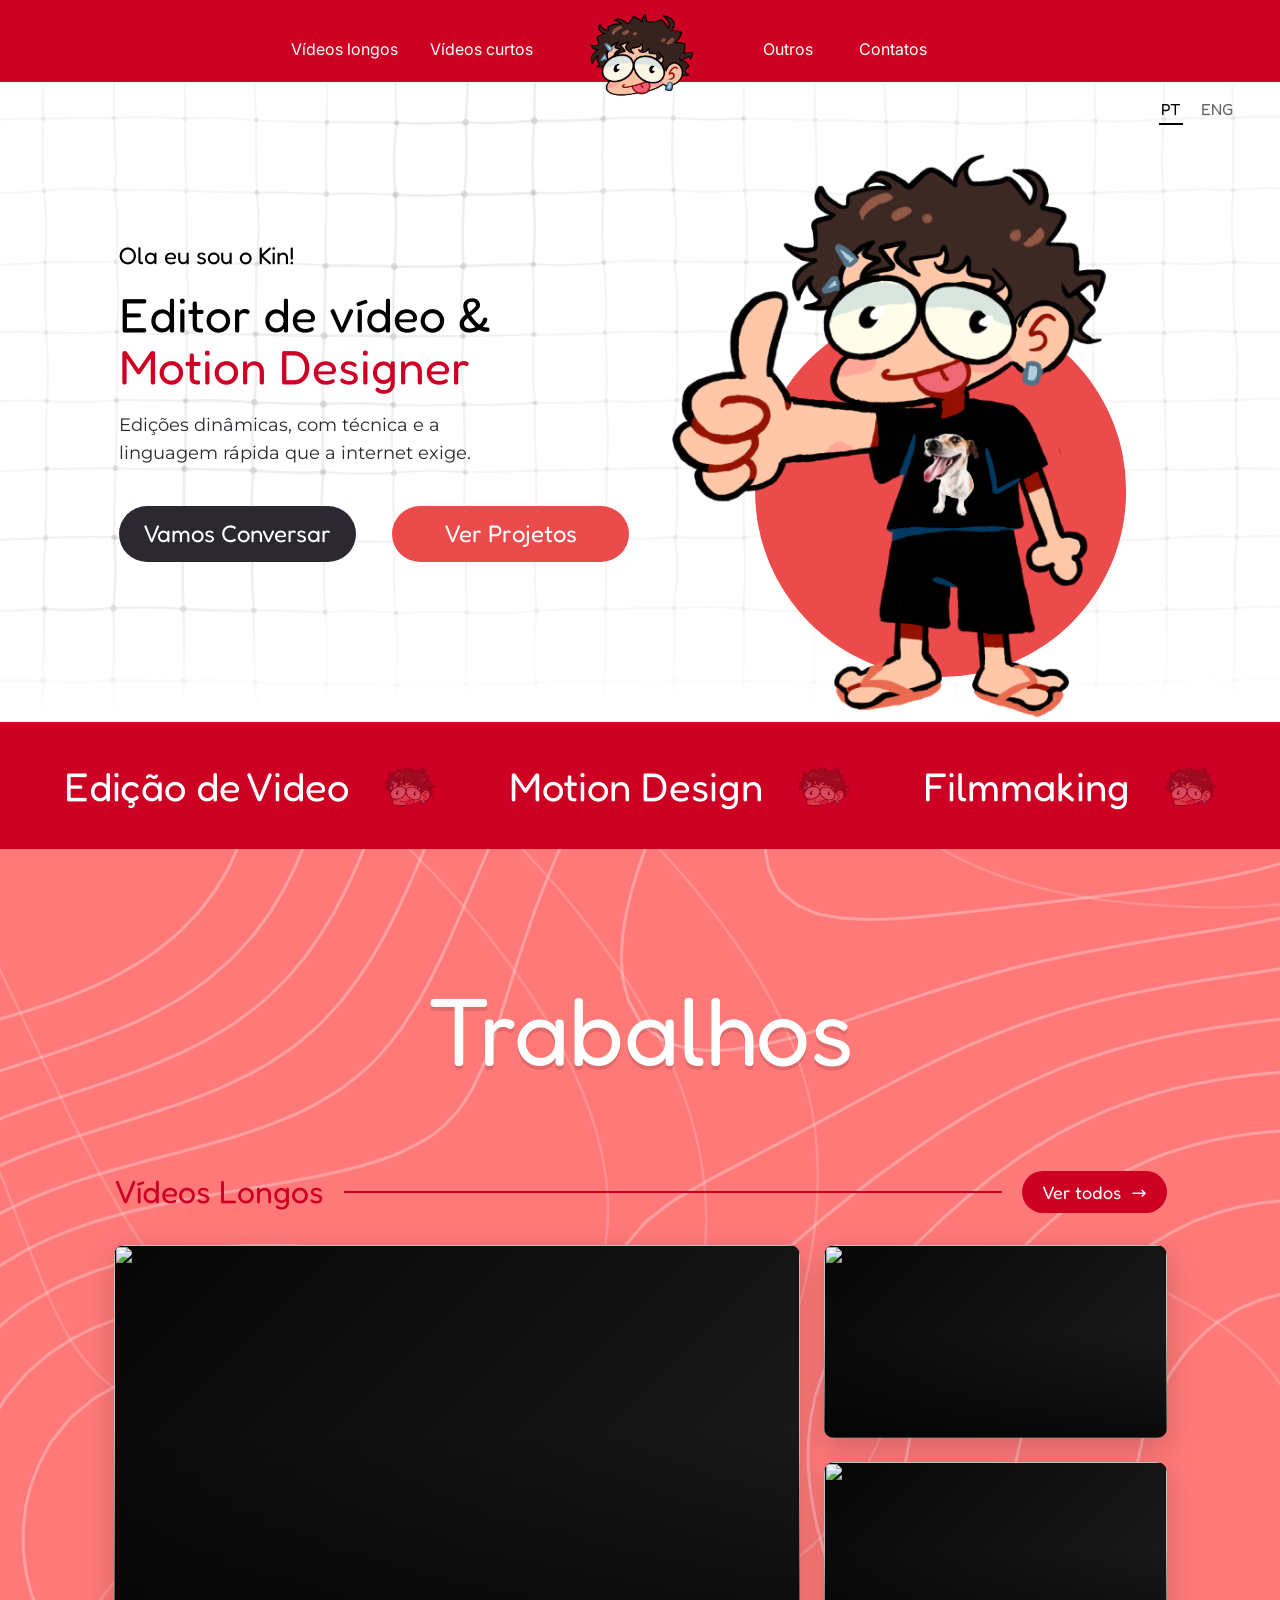
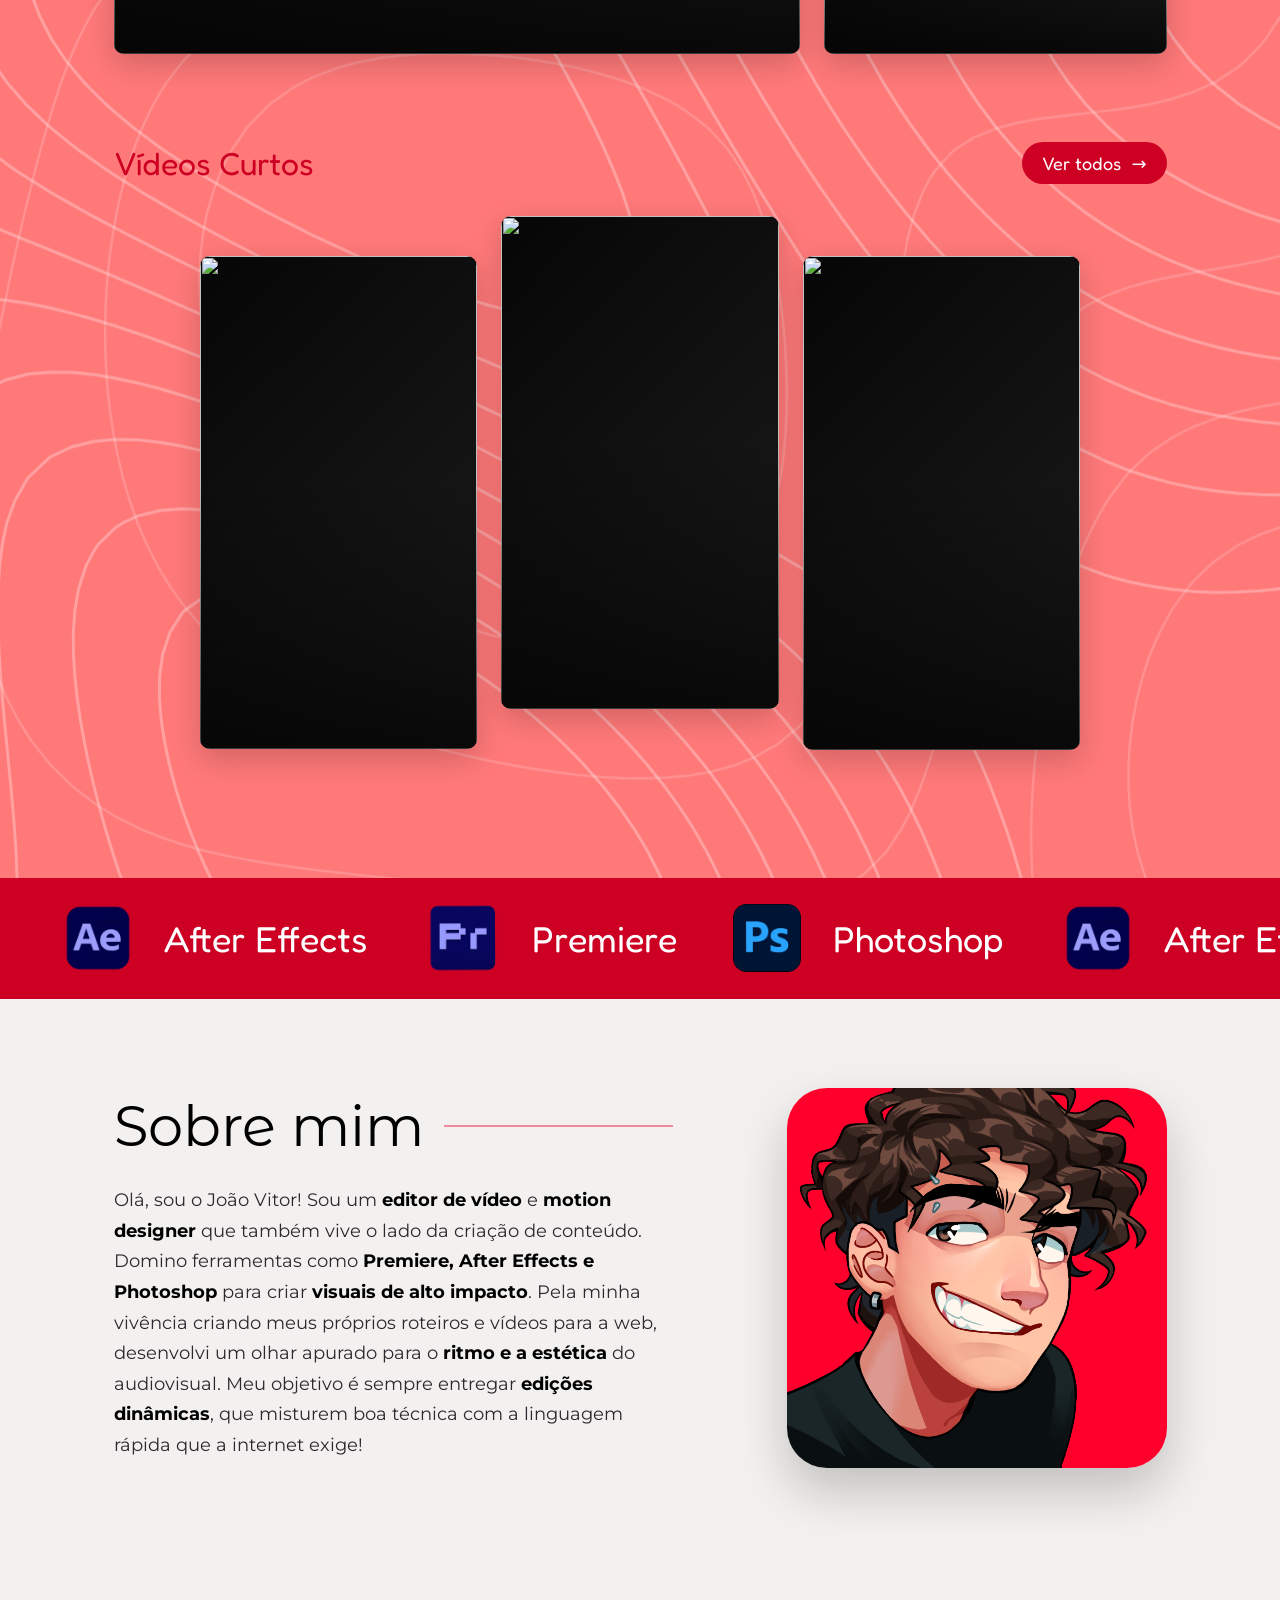
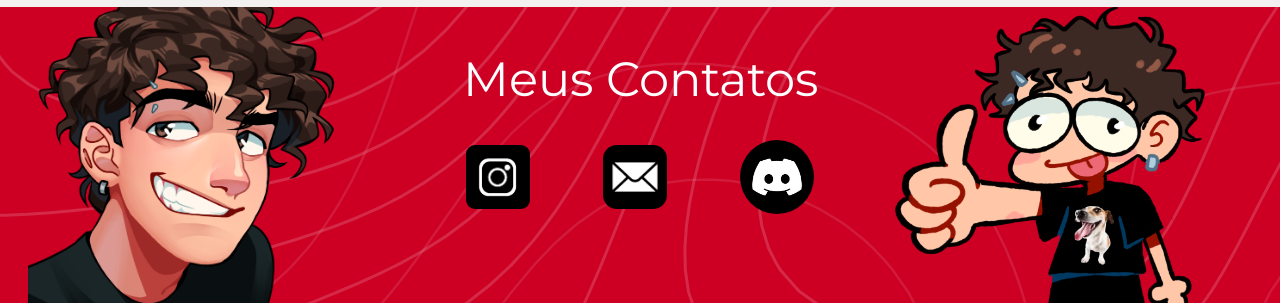
==== commit 3e931037: "Add files via upload" ====
--- a/index.html
+++ b/index.html
@@ -9,7 +9,7 @@
 <script>document.documentElement.classList.add('js')</script>
 <link rel="preconnect" href="https://fonts.googleapis.com">
 <link rel="preconnect" href="https://fonts.gstatic.com" crossorigin>
-<link href="https://fonts.googleapis.com/css2?family=Inter:wght@400&family=Jua&family=Montserrat:wght@400&family=Montserrat+Alternates:wght@400&display=swap" rel="stylesheet">
+<link href="https://fonts.googleapis.com/css2?family=Fredoka:wght@500&family=Inter:wght@400&family=Montserrat:wght@400;700&family=Montserrat+Alternates:wght@400&display=swap" rel="stylesheet">
 <link rel="stylesheet" href="style.css">
 </head>
 <body>
@@ -46,13 +46,13 @@
   <div class="trio" data-stagger><button class="video-card reveal" data-group="home-curtos" data-index="0"><span class="play" aria-hidden="true"></span></button><button class="video-card reveal" data-group="home-curtos" data-index="1"><span class="play" aria-hidden="true"></span></button><button class="video-card reveal" data-group="home-curtos" data-index="2"><span class="play" aria-hidden="true"></span></button></div>
 </div></section>
 <div class="tools"><div class="marquee-track"><div class="marquee-item"><img class="tool-icon" src="assets/ae-icon.png" alt=""><span>After Effects</span></div><div class="marquee-item"><img class="tool-icon" src="assets/premiere-icon.png" alt=""><span>Premiere</span></div><div class="marquee-item"><img class="tool-icon" src="assets/photoshop-icon.png" alt=""><span>Photoshop</span></div><div class="marquee-item"><img class="tool-icon" src="assets/ae-icon.png" alt=""><span>After Effects</span></div><div class="marquee-item"><img class="tool-icon" src="assets/premiere-icon.png" alt=""><span>Premiere</span></div><div class="marquee-item"><img class="tool-icon" src="assets/photoshop-icon.png" alt=""><span>Photoshop</span></div><div class="marquee-item"><img class="tool-icon" src="assets/ae-icon.png" alt=""><span>After Effects</span></div><div class="marquee-item"><img class="tool-icon" src="assets/premiere-icon.png" alt=""><span>Premiere</span></div><div class="marquee-item"><img class="tool-icon" src="assets/photoshop-icon.png" alt=""><span>Photoshop</span></div><span style="display:contents" aria-hidden="true"><div class="marquee-item"><img class="tool-icon" src="assets/ae-icon.png" alt=""><span>After Effects</span></div><div class="marquee-item"><img class="tool-icon" src="assets/premiere-icon.png" alt=""><span>Premiere</span></div><div class="marquee-item"><img class="tool-icon" src="assets/photoshop-icon.png" alt=""><span>Photoshop</span></div><div class="marquee-item"><img class="tool-icon" src="assets/ae-icon.png" alt=""><span>After Effects</span></div><div class="marquee-item"><img class="tool-icon" src="assets/premiere-icon.png" alt=""><span>Premiere</span></div><div class="marquee-item"><img class="tool-icon" src="assets/photoshop-icon.png" alt=""><span>Photoshop</span></div><div class="marquee-item"><img class="tool-icon" src="assets/ae-icon.png" alt=""><span>After Effects</span></div><div class="marquee-item"><img class="tool-icon" src="assets/premiere-icon.png" alt=""><span>Premiere</span></div><div class="marquee-item"><img class="tool-icon" src="assets/photoshop-icon.png" alt=""><span>Photoshop</span></div></span></div></div>
-<section class="about" id="sobre"><div class="wrap"><div class="stage">
-  <div class="about-title reveal"><h2 data-i18n="about">Sobre mim</h2></div>
-  <span class="rule top reveal-line"></span>
-  <p class="reveal" data-delay="0.15" data-i18n="about_text">Olá, sou o João Vitor! Sou um editor de vídeo e motion designer que também vive o lado da criação de conteúdo. domino ferramentas como Premiere, After Effects e Photoshop para criar visuais de alto impacto. Pela minha vivência criando meus próprios roteiros e vídeos para a web, desenvolvi um olhar apurado para o ritmo e a estética do audiovisual. Meu objetivo é sempre entregar edições dinâmicas, que misturem boa técnica com a linguagem rápida que a internet exige!</p>
-  <span class="rule bottom reveal-line"></span>
+<section class="about" id="sobre"><div class="wrap about-inner">
+  <div class="about-text">
+    <div class="about-head reveal"><h2 data-i18n="about">Sobre mim</h2><span class="rule reveal-line"></span></div>
+    <p class="reveal" data-delay="0.15" data-i18n="about_text" data-html>Olá, sou o João Vitor! Sou um <strong>editor de vídeo</strong> e <strong>motion designer</strong> que também vive o lado da criação de conteúdo. Domino ferramentas como <strong>Premiere, After Effects e Photoshop</strong> para criar <strong>visuais de alto impacto</strong>. Pela minha vivência criando meus próprios roteiros e vídeos para a web, desenvolvi um olhar apurado para o <strong>ritmo e a estética</strong> do audiovisual. Meu objetivo é sempre entregar <strong>edições dinâmicas</strong>, que misturem boa técnica com a linguagem rápida que a internet exige!</p>
+  </div>
   <img class="portrait reveal-zoom" data-delay="0.1" src="assets/portrait.png" alt="João Vitor">
-</div></div></section>
+</div></section>
 <footer class="site-footer" id="contatos"><div class="wrap">
   <img class="footer-mascot left" src="assets/footer-left.png" alt="">
   <img class="footer-mascot right" src="assets/footer-right.png" alt="">
--- a/style.css
+++ b/style.css
@@ -6,10 +6,12 @@
   --salmon: #ff7979;
   --ink: #010101;
   --paper: #f3f1ef;
+  --bg-cartoon: #fbe3e0; /* fundo sólido das subpáginas (Longos, Curtos, Outros) */
   --rule: #f08a9c;
+  --btn-radius: 999px; /* raio único dos botões (hero + "Ver todos") */
   --portrait-radius: 40px; /* arredondamento da foto do "Sobre mim" — ajuste para o valor do Figma */
   --ease: cubic-bezier(.2, .7, .2, 1);
-  --font-display: 'Jua', system-ui, sans-serif;
+  --font-display: 'Fredoka', system-ui, sans-serif; /* substitui a Jua: tem suporte completo a acentos do português */
   --font-body: 'Montserrat', system-ui, sans-serif;
   --font-alt: 'Montserrat Alternates', 'Montserrat', system-ui, sans-serif;
   --font-nav: 'Inter', system-ui, sans-serif;
@@ -226,7 +228,7 @@
 .hero-sub { font-family: var(--font-body); font-size: 1.5cqw; line-height: 1.55; color: var(--dark); max-width: 34cqw; }
 .btn-row { display: flex; flex-wrap: wrap; gap: 2.9cqw; margin-top: 1.6cqw; }
 .home-hero .btn {
-  position: relative; overflow: hidden; height: 4.57cqw; width: 19.4cqw; display: grid; place-items: center;
+  position: relative; overflow: hidden; height: 4.57cqw; width: 19.4cqw; display: grid; place-items: center; border-radius: var(--btn-radius);
   font-family: var(--font-display); font-size: 1.96cqw; color: #fff; z-index: 2;
   transition: transform .4s var(--ease), box-shadow .4s var(--ease),
               opacity .9s var(--ease) var(--rd, 0s), translate .9s var(--ease) var(--rd, 0s);
@@ -254,7 +256,7 @@
 .block-head .rule { flex: 1; height: 2px; background: var(--red); }
 .see-all {
   display: inline-flex; align-items: center; gap: 10px; flex: none; background: var(--red); color: #fff;
-  font-family: var(--font-display); font-size: 18px; padding: 10px 20px; border-radius: 999px;
+  font-family: var(--font-display); font-size: 18px; padding: 10px 20px; border-radius: var(--btn-radius);
   transition: transform .4s var(--ease), box-shadow .4s var(--ease), background .3s;
 }
 .see-all i { font-style: normal; display: inline-block; transition: transform .4s var(--ease); }
@@ -277,17 +279,15 @@
 /* ---- Faixa de ferramentas ---- */
 .tools { background: var(--red); height: 121px; overflow: hidden; display: flex; align-items: center; color: #fff; }
 
-/* ---- Sobre mim ---- */
-.about { position: relative; background: var(--paper); }
-.about .stage { aspect-ratio: 1225 / 1180; }
-.about .about-title { left: 7.2%; top: 6.8%; font-size: 6.53cqw; line-height: 1.1; white-space: nowrap; }
-.about-title h2 { font-family: var(--font-alt); font-weight: 400; font-size: 1em; color: #000; line-height: 1.1; }
-
-.about .rule { height: 2px; background: var(--rule); }
-.about .rule.top { left: 49.4%; top: 11.2%; width: 41%; }
-.about .rule.bottom { left: 7.2%; top: 61.5%; width: 41%; }
-.about p { left: 7.2%; top: 16.5%; width: 70.9%; font-family: var(--font-body); font-size: 2.94cqw; line-height: 1.22; color: #000; }
-.about .portrait { left: 57.6%; top: 56.8%; width: 39.3%; aspect-ratio: 1; object-fit: cover; border-radius: var(--portrait-radius); box-shadow: 0 24px 50px rgba(0, 0, 0, .2); }
+/* ---- Sobre mim: texto e foto lado a lado ---- */
+.about { position: relative; background: var(--paper); padding-block: clamp(56px, 7vw, 96px); }
+.about-inner { display: grid; grid-template-columns: minmax(0, 1.3fr) minmax(0, 1fr); gap: clamp(32px, 5vw, 72px); align-items: center; padding-inline: clamp(24px, 7vw, 86px); }
+.about-head { display: flex; align-items: center; gap: 20px; margin-bottom: 28px; }
+.about-head h2 { font-family: var(--font-alt); font-weight: 400; font-size: clamp(36px, 4.4vw, 56px); line-height: 1.1; color: #000; white-space: nowrap; }
+.about-head .rule { flex: 1; height: 2px; background: var(--rule); }
+.about p { font-family: var(--font-body); font-size: clamp(16px, 1.45vw, 18px); line-height: 1.7; color: var(--dark); max-width: 58ch; }
+.about p strong { font-weight: 700; color: #000; }
+.about .portrait { width: 100%; max-width: 380px; justify-self: end; aspect-ratio: 1; object-fit: cover; border-radius: var(--portrait-radius); box-shadow: 0 24px 50px rgba(0, 0, 0, .2); }
 
 /* ============ Responsivo ============ */
 @media (max-width: 900px) {
@@ -329,9 +329,9 @@
 
   /* Hero e Sobre mim deixam de ser "palco proporcional" e viram uma coluna legível */
   .home-hero { aspect-ratio: auto; }
-  .home-hero .stage, .about .stage { aspect-ratio: auto; height: auto; display: flex; flex-direction: column; align-items: center; text-align: center; gap: 18px; }
+  .home-hero .stage { aspect-ratio: auto; height: auto; display: flex; flex-direction: column; align-items: center; text-align: center; gap: 18px; }
   .home-hero .stage { padding: 56px 20px 48px; }
-  .home-hero .stage > *, .about .stage > * { position: relative !important; inset: auto !important; left: auto !important; top: auto !important; }
+  .home-hero .stage > * { position: relative !important; inset: auto !important; left: auto !important; top: auto !important; }
   .home-hero .stage > .lang { position: absolute !important; right: 12px !important; top: 12px !important; left: auto !important; }
   .home-hero .hero-figure { order: -1; width: min(72%, 320px) !important; }
   .home-hero .hero-copy { width: 100% !important; height: auto !important; align-items: center; text-align: center; gap: 12px; }
@@ -340,11 +340,10 @@
   .hero-sub { font-size: 16px !important; max-width: 34ch; }
   .btn-row { justify-content: center; gap: 12px; margin-top: 8px; }
   .home-hero .btn { width: auto !important; height: auto !important; padding: 14px 26px; font-size: 20px !important; display: inline-grid; }
-  .about .stage { padding: 56px 24px; align-items: flex-start; text-align: left; }
-  .about .about-title { font-size: 48px !important; }
-  .about .rule { display: none !important; }
-  .about p { width: 100% !important; font-size: 17px !important; line-height: 1.6 !important; }
-  .about .portrait { width: 100% !important; max-width: 420px; align-self: center; }
+  .about-inner { grid-template-columns: 1fr; gap: 28px; padding-inline: 24px; }
+  .about-head h2 { font-size: 40px; }
+  .about p { font-size: 16px; line-height: 1.65; }
+  .about .portrait { max-width: 320px; justify-self: center; }
 
   .feature-grid { grid-template-columns: 1fr; }
   .feature-grid .video-card:nth-child(n) { grid-column: 1; grid-row: auto; aspect-ratio: 16 / 9; height: auto; }
@@ -371,17 +370,6 @@
   position: absolute; inset: 0; width: 100%; height: 100%; z-index: 0; pointer-events: none;
 }
 
-/* ---- Cursor em anel ---- */
-.cursor-ring {
-  position: fixed; left: 0; top: 0; z-index: 200; width: 34px; height: 34px; border-radius: 50%;
-  border: 2px solid #fff; box-shadow: 0 0 0 1.5px rgba(0, 0, 0, .55), inset 0 0 0 1.5px rgba(0, 0, 0, .35); pointer-events: none; opacity: 0; will-change: transform;
-  transition: opacity .25s, width .3s var(--ease), height .3s var(--ease), margin .3s var(--ease), background .3s;
-}
-.cursor-ring.on { opacity: 1; }
-.cursor-ring.hot { width: 62px; height: 62px; margin: -14px 0 0 -14px; background: rgba(255, 255, 255, .25); }
-.cursor-ring.down { width: 22px; height: 22px; margin: 6px 0 0 6px; }
-.cursor-ring.hot.down { width: 46px; height: 46px; margin: -6px 0 0 -6px; }
-
 /* ---- Brilho que acompanha o mouse nos cartões ---- */
 .video-card::before {
   content: ""; position: absolute; inset: 0; z-index: 1; pointer-events: none; opacity: 0; transition: opacity .4s;
@@ -390,7 +378,7 @@
 .video-card:hover::before { opacity: 1; }
 
 /* ---- Títulos entram com "wipe" (cortina) ---- */
-.js .page-title.in h1, .js .works-head.in h2, .js .about-title.in h2 { animation: wipe 1.1s var(--ease) .15s backwards; }
+.js .page-title.in h1, .js .works-head.in h2, .js .about-head.in h2 { animation: wipe 1.1s var(--ease) .15s backwards; }
 @keyframes wipe { from { clip-path: inset(-10% 100% -10% -5%); translate: -14px 0; } }
 
 /* ---- Easter egg: balão de fala ---- */
@@ -466,3 +454,20 @@
 .bg-waves.off .wave { animation-play-state: paused; }
 @keyframes waveA { from { transform: translate3d(-5%, -3%, 0); } to { transform: translate3d(5%, 3.5%, 0); } }
 @keyframes waveB { from { transform: translate3d(4.5%, 2.5%, 0); } to { transform: translate3d(-5%, -3.5%, 0); } }
+
+
+/* ---- Subpáginas: fundo sólido com cabeças do Kin flutuando em opacidade baixa ---- */
+main { position: relative; background: var(--bg-cartoon); overflow: hidden; }
+main > .wrap { z-index: 1; }
+main + .site-footer { margin-top: 0; }
+.bg-heads { position: absolute; inset: 0; z-index: 0; pointer-events: none; overflow: hidden; }
+.bg-heads img {
+  position: absolute; width: var(--s, 72px); height: auto; opacity: .1; user-select: none;
+  will-change: transform; backface-visibility: hidden;
+  animation: headFloat var(--dur, 12s) ease-in-out var(--delay, 0s) infinite alternate;
+}
+.bg-heads.off img { animation-play-state: paused; }
+@keyframes headFloat {
+  from { transform: translate3d(calc(var(--dx, 20px) * -1), -22px, 0) rotate(var(--r0, -10deg)); }
+  to   { transform: translate3d(var(--dx, 20px), 22px, 0) rotate(var(--r1, 10deg)); }
+}
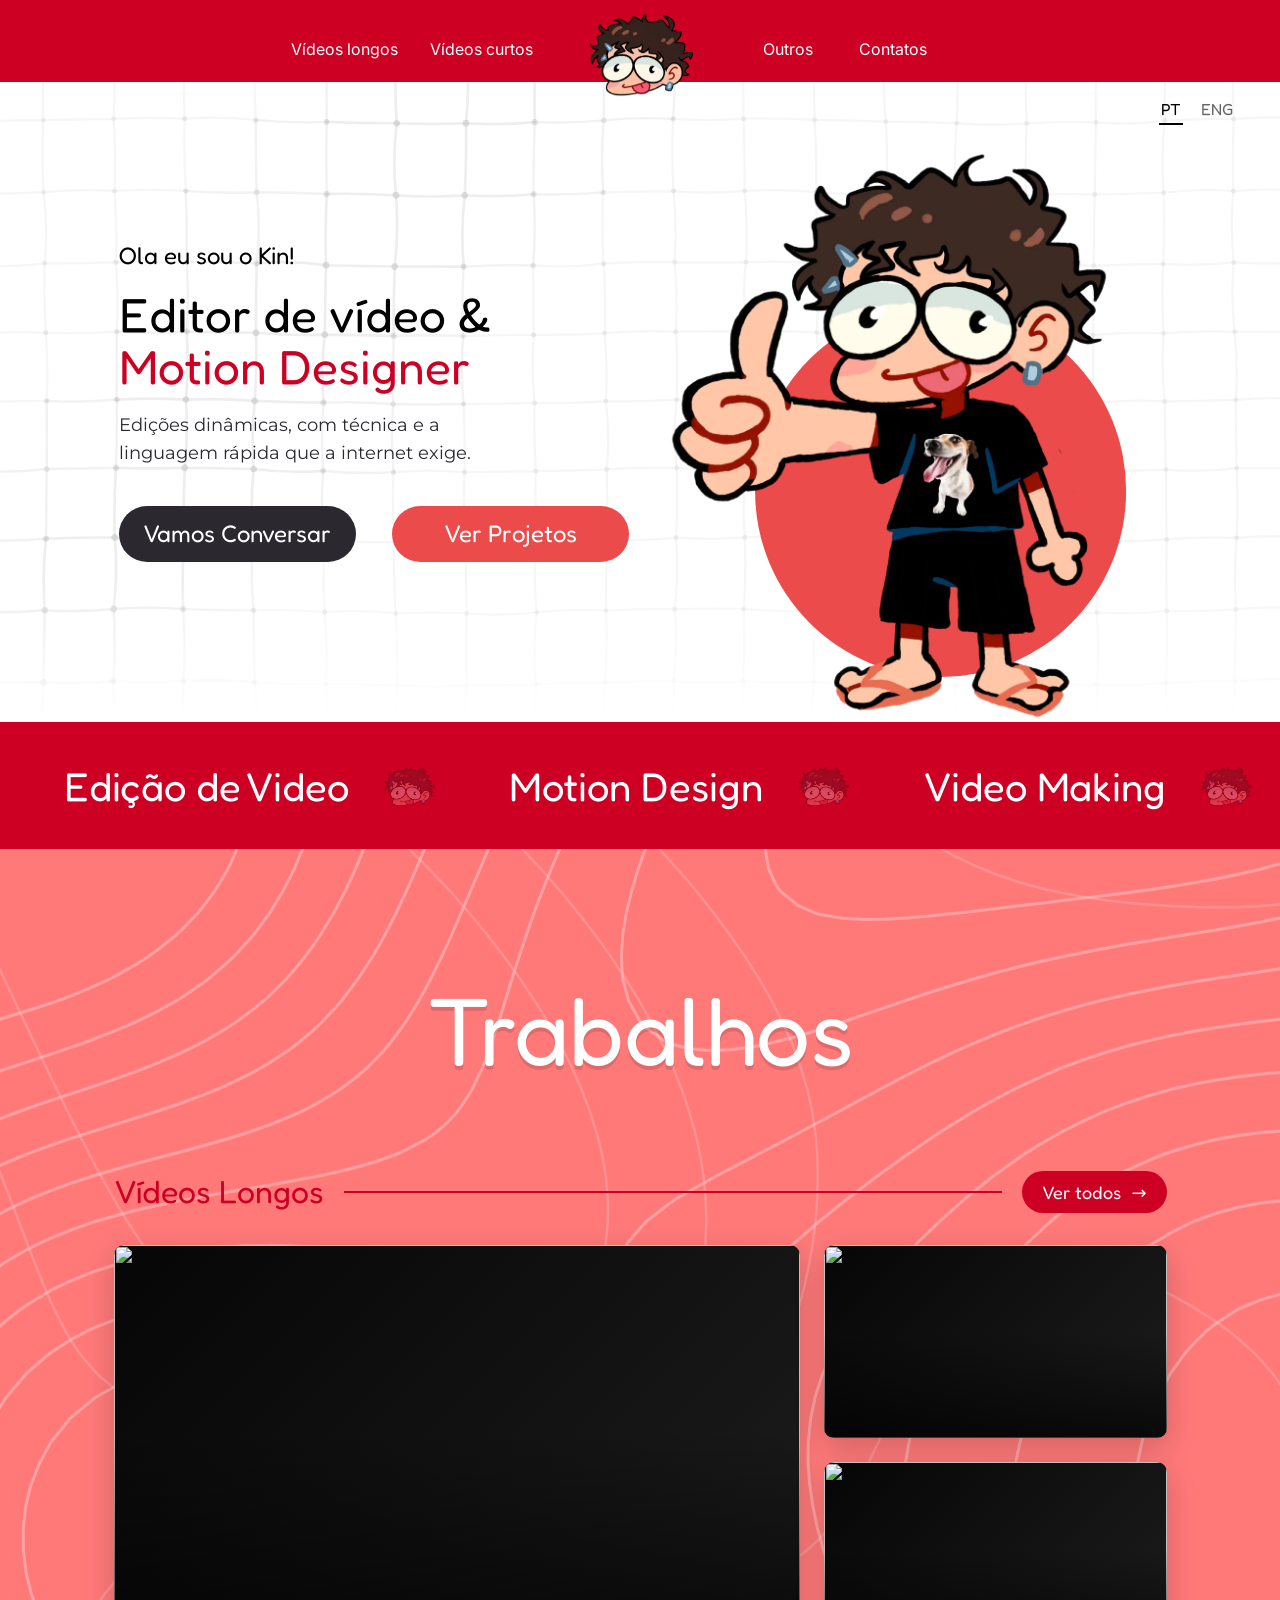
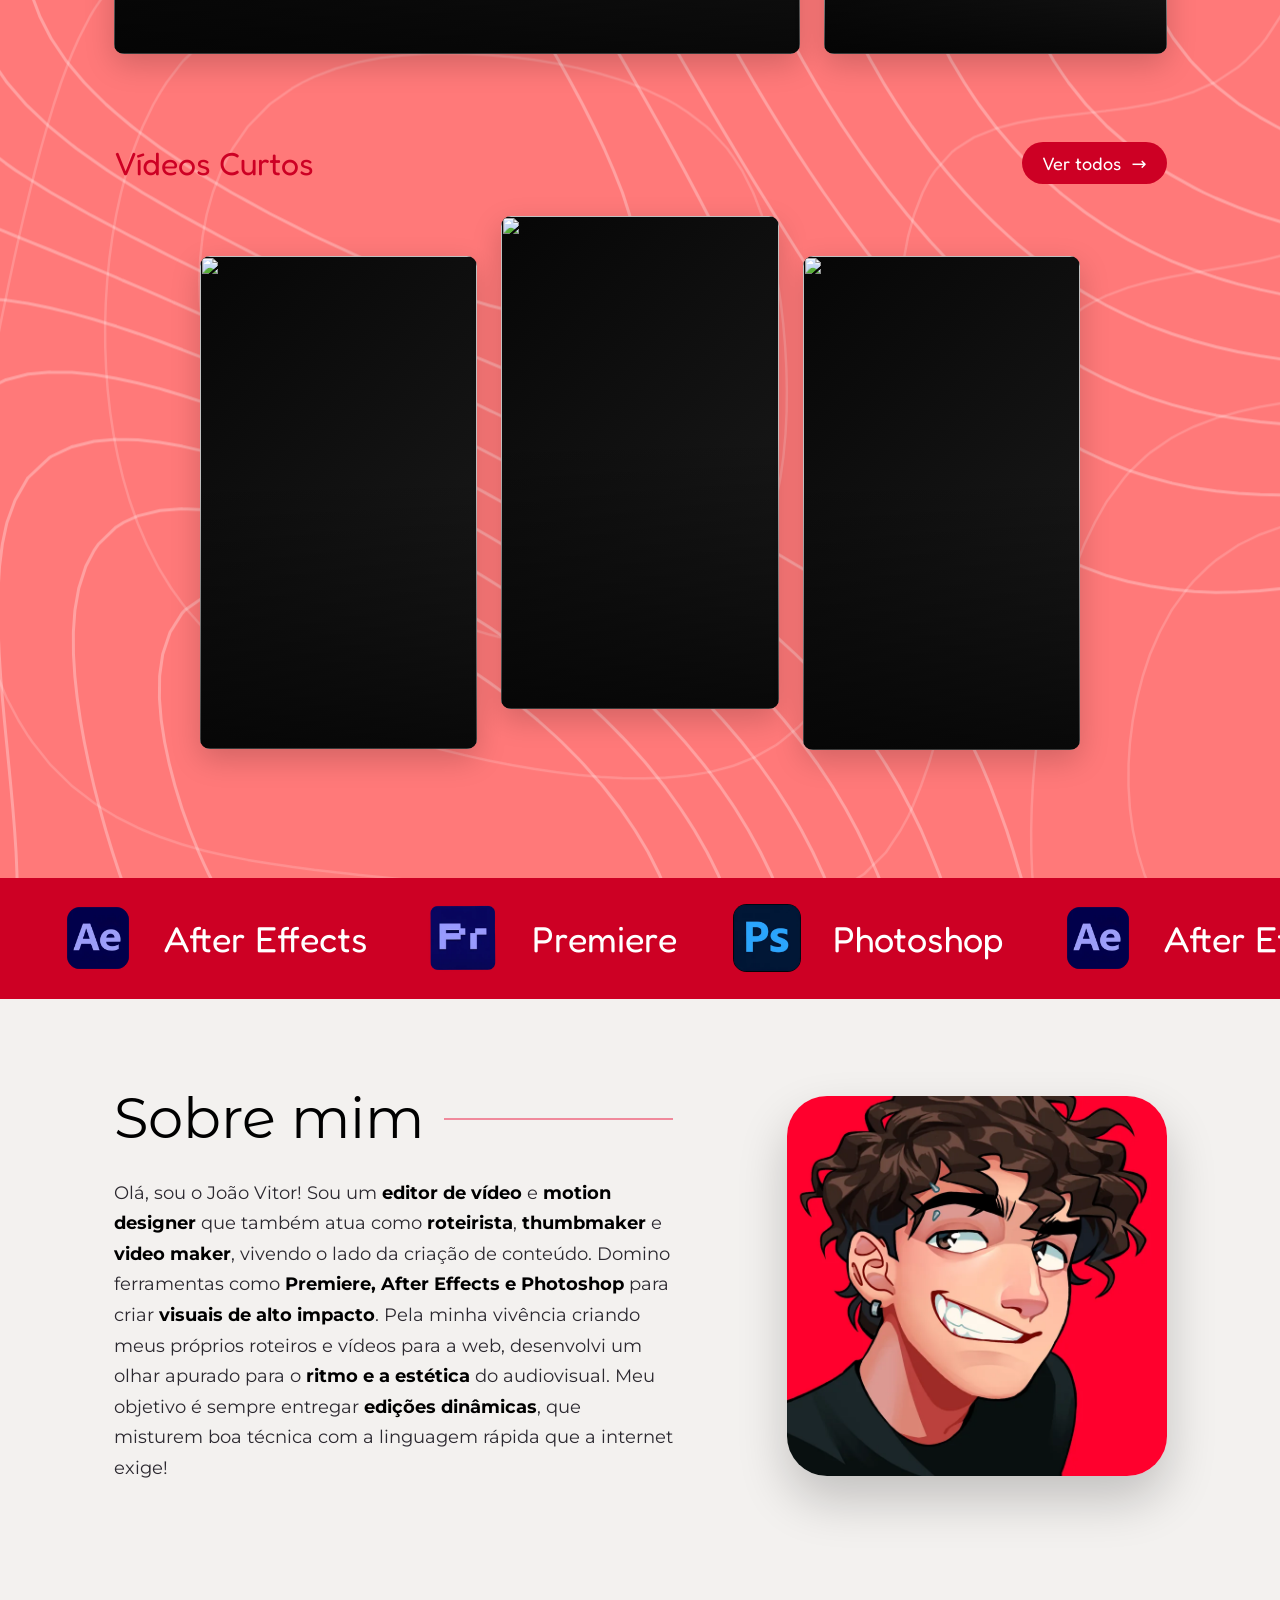
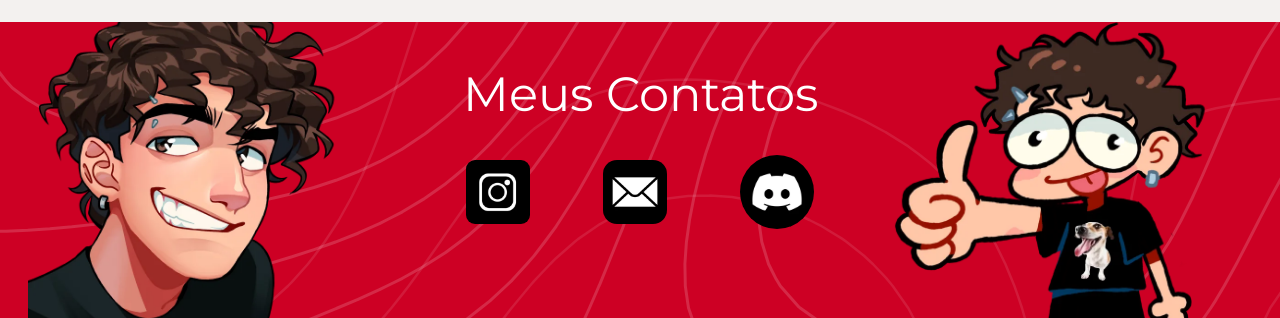
==== commit dfa7d642: "Add files via upload" ====
--- a/index.html
+++ b/index.html
@@ -4,8 +4,28 @@
 <meta charset="utf-8">
 <meta name="viewport" content="width=device-width, initial-scale=1">
 <title>João Vitor — Editor de vídeo e Motion Designer</title>
-<meta name="description" content="Portfólio de João Vitor: edição de vídeo, motion design e filmmaking.">
+<meta name="description" content="Portfólio de João Vitor: edição de vídeo, motion design e video making.">
 <meta name="theme-color" content="#cd0024">
+<link rel="icon" href="assets/favicon.ico" sizes="any">
+<link rel="icon" type="image/png" sizes="32x32" href="assets/favicon-32.png">
+<link rel="apple-touch-icon" href="assets/apple-touch-icon.png">
+<link rel="canonical" href="https://kingjuaum.github.io/Kin-Portfolio/">
+<meta property="og:type" content="website">
+<meta property="og:site_name" content="João Vitor — Portfólio">
+<meta property="og:locale" content="pt_BR">
+<meta property="og:title" content="João Vitor — Editor de vídeo e Motion Designer">
+<meta property="og:description" content="Edições dinâmicas, com técnica e a linguagem rápida que a internet exige. Edição de vídeo, motion design, roteiro e thumbnails.">
+<meta property="og:url" content="https://kingjuaum.github.io/Kin-Portfolio/">
+<meta property="og:image" content="https://kingjuaum.github.io/Kin-Portfolio/assets/og-image.jpg">
+<meta property="og:image:width" content="1200">
+<meta property="og:image:height" content="630">
+<meta property="og:image:alt" content="Kin, o mascote do João Vitor, fazendo joinha ao lado do nome e da função: editor de vídeo e motion designer">
+<meta name="twitter:card" content="summary_large_image">
+<meta name="twitter:title" content="João Vitor — Editor de vídeo e Motion Designer">
+<meta name="twitter:description" content="Edições dinâmicas, com técnica e a linguagem rápida que a internet exige. Edição de vídeo, motion design, roteiro e thumbnails.">
+<meta name="twitter:image" content="https://kingjuaum.github.io/Kin-Portfolio/assets/og-image.jpg">
+<link rel="preconnect" href="https://i.ytimg.com">
+<link rel="preload" as="image" href="assets/hero-mascot.webp" fetchpriority="high">
 <script>document.documentElement.classList.add('js')</script>
 <link rel="preconnect" href="https://fonts.googleapis.com">
 <link rel="preconnect" href="https://fonts.gstatic.com" crossorigin>
@@ -14,7 +34,7 @@
 </head>
 <body>
 <header class="site-header"><div class="wrap">
-  <a class="logo" href="index.html" aria-label="Página inicial"><img src="assets/logo-kin.png" alt="Kin"></a>
+  <a class="logo" href="index.html" aria-label="Página inicial"><img src="assets/logo-kin.webp" alt="Kin"></a>
   <button class="menu-toggle" aria-label="Abrir menu" aria-expanded="false" aria-controls="nav-panel"><span></span><span></span><span></span></button>
   <div class="nav-panel" id="nav-panel">
     <nav class="nav-left" aria-label="Principal"><a href="longos.html" data-i18n="nav_long">Vídeos longos</a><a href="curtos.html" data-i18n="nav_short">Vídeos curtos</a></nav>
@@ -24,7 +44,7 @@
 <section class="home-hero" aria-label="Apresentação"><div class="wrap"><div class="stage">
   <div class="hero-figure">
     <span class="disc reveal-zoom" aria-hidden="true"></span>
-    <img class="hero-mascot reveal-zoom" data-delay="0.15" src="assets/hero-mascot.png" alt="Kin, mascote do João Vitor">
+    <img class="hero-mascot reveal-zoom" data-delay="0.15" fetchpriority="high" src="assets/hero-mascot.webp" alt="Kin, mascote do João Vitor">
   </div>
   <div class="hero-copy">
     <h1 class="reveal" data-delay="0.1" data-i18n="hero_hi">Ola eu sou o Kin!</h1>
@@ -37,7 +57,7 @@
   </div>
   <div class="lang" role="group" aria-label="Idioma"><button data-lang="pt" aria-pressed="true">PT</button><button data-lang="en" aria-pressed="false">ENG</button></div>
 </div></div></section>
-<div class="services big"><div class="marquee-track"><div class="marquee-item"><span data-i18n="svc_edit">Edição de Video</span><img class="faded" src="assets/kin-face.png" alt=""></div><div class="marquee-item"><span data-i18n="svc_motion">Motion Design</span><img class="faded" src="assets/kin-face.png" alt=""></div><div class="marquee-item"><span data-i18n="svc_film">Filmmaking</span><img class="faded" src="assets/kin-face.png" alt=""></div><div class="marquee-item"><span data-i18n="svc_edit">Edição de Video</span><img class="faded" src="assets/kin-face.png" alt=""></div><div class="marquee-item"><span data-i18n="svc_motion">Motion Design</span><img class="faded" src="assets/kin-face.png" alt=""></div><div class="marquee-item"><span data-i18n="svc_film">Filmmaking</span><img class="faded" src="assets/kin-face.png" alt=""></div><div class="marquee-item"><span data-i18n="svc_edit">Edição de Video</span><img class="faded" src="assets/kin-face.png" alt=""></div><div class="marquee-item"><span data-i18n="svc_motion">Motion Design</span><img class="faded" src="assets/kin-face.png" alt=""></div><div class="marquee-item"><span data-i18n="svc_film">Filmmaking</span><img class="faded" src="assets/kin-face.png" alt=""></div><span style="display:contents" aria-hidden="true"><div class="marquee-item"><span data-i18n="svc_edit">Edição de Video</span><img class="faded" src="assets/kin-face.png" alt=""></div><div class="marquee-item"><span data-i18n="svc_motion">Motion Design</span><img class="faded" src="assets/kin-face.png" alt=""></div><div class="marquee-item"><span data-i18n="svc_film">Filmmaking</span><img class="faded" src="assets/kin-face.png" alt=""></div><div class="marquee-item"><span data-i18n="svc_edit">Edição de Video</span><img class="faded" src="assets/kin-face.png" alt=""></div><div class="marquee-item"><span data-i18n="svc_motion">Motion Design</span><img class="faded" src="assets/kin-face.png" alt=""></div><div class="marquee-item"><span data-i18n="svc_film">Filmmaking</span><img class="faded" src="assets/kin-face.png" alt=""></div><div class="marquee-item"><span data-i18n="svc_edit">Edição de Video</span><img class="faded" src="assets/kin-face.png" alt=""></div><div class="marquee-item"><span data-i18n="svc_motion">Motion Design</span><img class="faded" src="assets/kin-face.png" alt=""></div><div class="marquee-item"><span data-i18n="svc_film">Filmmaking</span><img class="faded" src="assets/kin-face.png" alt=""></div></span></div></div>
+<div class="services big"><div class="marquee-track"><div class="marquee-item"><span data-i18n="svc_edit">Edição de Video</span><img class="faded" decoding="async" src="assets/kin-face-sm.webp" alt=""></div><div class="marquee-item"><span data-i18n="svc_motion">Motion Design</span><img class="faded" decoding="async" src="assets/kin-face-sm.webp" alt=""></div><div class="marquee-item"><span data-i18n="svc_film">Video Making</span><img class="faded" decoding="async" src="assets/kin-face-sm.webp" alt=""></div><div class="marquee-item"><span data-i18n="svc_edit">Edição de Video</span><img class="faded" decoding="async" src="assets/kin-face-sm.webp" alt=""></div><div class="marquee-item"><span data-i18n="svc_motion">Motion Design</span><img class="faded" decoding="async" src="assets/kin-face-sm.webp" alt=""></div><div class="marquee-item"><span data-i18n="svc_film">Video Making</span><img class="faded" decoding="async" src="assets/kin-face-sm.webp" alt=""></div><div class="marquee-item"><span data-i18n="svc_edit">Edição de Video</span><img class="faded" decoding="async" src="assets/kin-face-sm.webp" alt=""></div><div class="marquee-item"><span data-i18n="svc_motion">Motion Design</span><img class="faded" decoding="async" src="assets/kin-face-sm.webp" alt=""></div><div class="marquee-item"><span data-i18n="svc_film">Video Making</span><img class="faded" decoding="async" src="assets/kin-face-sm.webp" alt=""></div><span style="display:contents" aria-hidden="true"><div class="marquee-item"><span data-i18n="svc_edit">Edição de Video</span><img class="faded" decoding="async" src="assets/kin-face-sm.webp" alt=""></div><div class="marquee-item"><span data-i18n="svc_motion">Motion Design</span><img class="faded" decoding="async" src="assets/kin-face-sm.webp" alt=""></div><div class="marquee-item"><span data-i18n="svc_film">Video Making</span><img class="faded" decoding="async" src="assets/kin-face-sm.webp" alt=""></div><div class="marquee-item"><span data-i18n="svc_edit">Edição de Video</span><img class="faded" decoding="async" src="assets/kin-face-sm.webp" alt=""></div><div class="marquee-item"><span data-i18n="svc_motion">Motion Design</span><img class="faded" decoding="async" src="assets/kin-face-sm.webp" alt=""></div><div class="marquee-item"><span data-i18n="svc_film">Video Making</span><img class="faded" decoding="async" src="assets/kin-face-sm.webp" alt=""></div><div class="marquee-item"><span data-i18n="svc_edit">Edição de Video</span><img class="faded" decoding="async" src="assets/kin-face-sm.webp" alt=""></div><div class="marquee-item"><span data-i18n="svc_motion">Motion Design</span><img class="faded" decoding="async" src="assets/kin-face-sm.webp" alt=""></div><div class="marquee-item"><span data-i18n="svc_film">Video Making</span><img class="faded" decoding="async" src="assets/kin-face-sm.webp" alt=""></div></span></div></div>
 <section class="works" id="trabalhos"><div class="wrap works-inner">
   <div class="works-head reveal"><div class="works-title"><h2 data-i18n="works">Trabalhos</h2></div></div>
   <div class="block-head reveal"><h3 data-i18n="long_label">Vídeos Longos</h3><span class="rule reveal-line"></span><a class="see-all" href="longos.html"><span data-i18n="see_all">Ver todos</span><i aria-hidden="true">→</i></a></div>
@@ -45,23 +65,23 @@
   <div class="block-head reveal"><h3 data-i18n="short_label">Vídeos Curtos</h3><span class="rule reveal-line"></span><a class="see-all" href="curtos.html"><span data-i18n="see_all">Ver todos</span><i aria-hidden="true">→</i></a></div>
   <div class="trio" data-stagger><button class="video-card reveal" data-group="home-curtos" data-index="0"><span class="play" aria-hidden="true"></span></button><button class="video-card reveal" data-group="home-curtos" data-index="1"><span class="play" aria-hidden="true"></span></button><button class="video-card reveal" data-group="home-curtos" data-index="2"><span class="play" aria-hidden="true"></span></button></div>
 </div></section>
-<div class="tools"><div class="marquee-track"><div class="marquee-item"><img class="tool-icon" src="assets/ae-icon.png" alt=""><span>After Effects</span></div><div class="marquee-item"><img class="tool-icon" src="assets/premiere-icon.png" alt=""><span>Premiere</span></div><div class="marquee-item"><img class="tool-icon" src="assets/photoshop-icon.png" alt=""><span>Photoshop</span></div><div class="marquee-item"><img class="tool-icon" src="assets/ae-icon.png" alt=""><span>After Effects</span></div><div class="marquee-item"><img class="tool-icon" src="assets/premiere-icon.png" alt=""><span>Premiere</span></div><div class="marquee-item"><img class="tool-icon" src="assets/photoshop-icon.png" alt=""><span>Photoshop</span></div><div class="marquee-item"><img class="tool-icon" src="assets/ae-icon.png" alt=""><span>After Effects</span></div><div class="marquee-item"><img class="tool-icon" src="assets/premiere-icon.png" alt=""><span>Premiere</span></div><div class="marquee-item"><img class="tool-icon" src="assets/photoshop-icon.png" alt=""><span>Photoshop</span></div><span style="display:contents" aria-hidden="true"><div class="marquee-item"><img class="tool-icon" src="assets/ae-icon.png" alt=""><span>After Effects</span></div><div class="marquee-item"><img class="tool-icon" src="assets/premiere-icon.png" alt=""><span>Premiere</span></div><div class="marquee-item"><img class="tool-icon" src="assets/photoshop-icon.png" alt=""><span>Photoshop</span></div><div class="marquee-item"><img class="tool-icon" src="assets/ae-icon.png" alt=""><span>After Effects</span></div><div class="marquee-item"><img class="tool-icon" src="assets/premiere-icon.png" alt=""><span>Premiere</span></div><div class="marquee-item"><img class="tool-icon" src="assets/photoshop-icon.png" alt=""><span>Photoshop</span></div><div class="marquee-item"><img class="tool-icon" src="assets/ae-icon.png" alt=""><span>After Effects</span></div><div class="marquee-item"><img class="tool-icon" src="assets/premiere-icon.png" alt=""><span>Premiere</span></div><div class="marquee-item"><img class="tool-icon" src="assets/photoshop-icon.png" alt=""><span>Photoshop</span></div></span></div></div>
+<div class="tools"><div class="marquee-track"><div class="marquee-item"><img loading="lazy" decoding="async" class="tool-icon" src="assets/ae-icon.webp" alt=""><span>After Effects</span></div><div class="marquee-item"><img loading="lazy" decoding="async" class="tool-icon" src="assets/premiere-icon.webp" alt=""><span>Premiere</span></div><div class="marquee-item"><img loading="lazy" decoding="async" class="tool-icon" src="assets/photoshop-icon.webp" alt=""><span>Photoshop</span></div><div class="marquee-item"><img loading="lazy" decoding="async" class="tool-icon" src="assets/ae-icon.webp" alt=""><span>After Effects</span></div><div class="marquee-item"><img loading="lazy" decoding="async" class="tool-icon" src="assets/premiere-icon.webp" alt=""><span>Premiere</span></div><div class="marquee-item"><img loading="lazy" decoding="async" class="tool-icon" src="assets/photoshop-icon.webp" alt=""><span>Photoshop</span></div><div class="marquee-item"><img loading="lazy" decoding="async" class="tool-icon" src="assets/ae-icon.webp" alt=""><span>After Effects</span></div><div class="marquee-item"><img loading="lazy" decoding="async" class="tool-icon" src="assets/premiere-icon.webp" alt=""><span>Premiere</span></div><div class="marquee-item"><img loading="lazy" decoding="async" class="tool-icon" src="assets/photoshop-icon.webp" alt=""><span>Photoshop</span></div><span style="display:contents" aria-hidden="true"><div class="marquee-item"><img loading="lazy" decoding="async" class="tool-icon" src="assets/ae-icon.webp" alt=""><span>After Effects</span></div><div class="marquee-item"><img loading="lazy" decoding="async" class="tool-icon" src="assets/premiere-icon.webp" alt=""><span>Premiere</span></div><div class="marquee-item"><img loading="lazy" decoding="async" class="tool-icon" src="assets/photoshop-icon.webp" alt=""><span>Photoshop</span></div><div class="marquee-item"><img loading="lazy" decoding="async" class="tool-icon" src="assets/ae-icon.webp" alt=""><span>After Effects</span></div><div class="marquee-item"><img loading="lazy" decoding="async" class="tool-icon" src="assets/premiere-icon.webp" alt=""><span>Premiere</span></div><div class="marquee-item"><img loading="lazy" decoding="async" class="tool-icon" src="assets/photoshop-icon.webp" alt=""><span>Photoshop</span></div><div class="marquee-item"><img loading="lazy" decoding="async" class="tool-icon" src="assets/ae-icon.webp" alt=""><span>After Effects</span></div><div class="marquee-item"><img loading="lazy" decoding="async" class="tool-icon" src="assets/premiere-icon.webp" alt=""><span>Premiere</span></div><div class="marquee-item"><img loading="lazy" decoding="async" class="tool-icon" src="assets/photoshop-icon.webp" alt=""><span>Photoshop</span></div></span></div></div>
 <section class="about" id="sobre"><div class="wrap about-inner">
   <div class="about-text">
     <div class="about-head reveal"><h2 data-i18n="about">Sobre mim</h2><span class="rule reveal-line"></span></div>
-    <p class="reveal" data-delay="0.15" data-i18n="about_text" data-html>Olá, sou o João Vitor! Sou um <strong>editor de vídeo</strong> e <strong>motion designer</strong> que também vive o lado da criação de conteúdo. Domino ferramentas como <strong>Premiere, After Effects e Photoshop</strong> para criar <strong>visuais de alto impacto</strong>. Pela minha vivência criando meus próprios roteiros e vídeos para a web, desenvolvi um olhar apurado para o <strong>ritmo e a estética</strong> do audiovisual. Meu objetivo é sempre entregar <strong>edições dinâmicas</strong>, que misturem boa técnica com a linguagem rápida que a internet exige!</p>
+    <p class="reveal" data-delay="0.15" data-i18n="about_text" data-html>Olá, sou o João Vitor! Sou um <strong>editor de vídeo</strong> e <strong>motion designer</strong> que também atua como <strong>roteirista</strong>, <strong>thumbmaker</strong> e <strong>video maker</strong>, vivendo o lado da criação de conteúdo. Domino ferramentas como <strong>Premiere, After Effects e Photoshop</strong> para criar <strong>visuais de alto impacto</strong>. Pela minha vivência criando meus próprios roteiros e vídeos para a web, desenvolvi um olhar apurado para o <strong>ritmo e a estética</strong> do audiovisual. Meu objetivo é sempre entregar <strong>edições dinâmicas</strong>, que misturem boa técnica com a linguagem rápida que a internet exige!</p>
   </div>
-  <img class="portrait reveal-zoom" data-delay="0.1" src="assets/portrait.png" alt="João Vitor">
+  <img loading="lazy" decoding="async" class="portrait reveal-zoom" data-delay="0.1" src="assets/portrait.webp" alt="João Vitor">
 </div></section>
 <footer class="site-footer" id="contatos"><div class="wrap">
-  <img class="footer-mascot left" src="assets/footer-left.png" alt="">
-  <img class="footer-mascot right" src="assets/footer-right.png" alt="">
+  <img loading="lazy" decoding="async" class="footer-mascot left" src="assets/footer-left.webp" alt="">
+  <img loading="lazy" decoding="async" class="footer-mascot right" src="assets/footer-right.webp" alt="">
   <div class="footer-inner">
     <h2 data-i18n="contacts">Meus Contatos</h2>
     <div class="contact-icons">
-      <a class="ig" href="https://www.instagram.com/kingola.mp4/" target="_blank" rel="noopener" aria-label="Instagram"><img src="assets/instagram.jpg" alt="Instagram"></a>
-      <a class="mail" href="mailto:kingjaumcontato@gmail.com" aria-label="E-mail"><img src="assets/mail.jpg" alt="E-mail"></a>
-      <a class="dc" href="https://discord.com/users/389552199773978624" target="_blank" rel="noopener" aria-label="Discord"><img src="assets/discord.png" alt="Discord"></a>
+      <a class="ig" href="https://www.instagram.com/kingola.mp4/" target="_blank" rel="noopener" aria-label="Instagram"><img loading="lazy" decoding="async" src="assets/instagram.webp" alt="Instagram"></a>
+      <a class="mail" href="mailto:kingjaumcontato@gmail.com" aria-label="E-mail"><img loading="lazy" decoding="async" src="assets/mail.webp" alt="E-mail"></a>
+      <a class="dc" href="https://discord.com/users/389552199773978624" target="_blank" rel="noopener" aria-label="Discord"><img loading="lazy" decoding="async" src="assets/discord.webp" alt="Discord"></a>
     </div>
   </div>
 </div></footer>
--- a/style.css
+++ b/style.css
@@ -91,9 +91,6 @@
   min-height: 220px;
   overflow: hidden;
   background:
-    url('assets/bliss.jpg') center / cover no-repeat,
-    url('assets/bliss.jpeg') center / cover no-repeat,
-    url('assets/bliss.png') center / cover no-repeat,
     url('assets/bliss.webp') center / cover no-repeat,
     linear-gradient(#5ea8ee 0 55%, #4f9a2c 55%);
 }
@@ -188,6 +185,33 @@
 .modal-box iframe, .modal-box img { width: 100%; height: 100%; border: 0; object-fit: contain; border-radius: 10px; }
 .modal-close { position: absolute; top: -48px; right: 0; color: #fff; font-size: 36px; line-height: 1; padding: 4px 10px; transition: rotate .3s var(--ease); }
 .modal-close:hover { rotate: 90deg; }
+
+/* ---- Modal com a descrição do projeto (vídeo + texto ao lado) ---- */
+.modal { overflow-y: auto; }
+.modal-box.has-info { width: min(94vw, 1120px); aspect-ratio: auto; background: transparent; margin: auto; display: block; text-align: left; font-size: 16px; }
+.modal-box.has-info .modal-content { display: grid; grid-template-columns: minmax(0, 1fr) minmax(280px, 360px); width: 100%; height: auto; border-radius: 14px; overflow: hidden; background: var(--paper); }
+.mv { background: #000; aspect-ratio: 16 / 9; min-width: 0; }
+.mv iframe { display: block; width: 100%; height: 100%; border: 0; border-radius: 0; }
+.mi { display: flex; flex-direction: column; gap: 14px; min-width: 0; padding: 28px 28px 30px; color: var(--dark); font-family: var(--font-body); }
+.mi h2 { font-family: var(--font-display); font-weight: 500; font-size: clamp(20px, 2vw, 26px); line-height: 1.18; color: var(--red); }
+.mi-desc { font-size: 15px; line-height: 1.65; }
+.mi-role { margin-top: auto; padding-top: 14px; border-top: 2px solid var(--rule); font-size: 14px; line-height: 1.5; }
+.mi-role strong { font-family: var(--font-display); font-weight: 500; color: var(--red); }
+
+/* vídeos verticais (shorts): player 9:16 à esquerda, texto à direita */
+.modal-box.vertical.has-info { width: min(94vw, 860px); height: auto; aspect-ratio: auto; max-width: 94vw; }
+.modal-box.vertical.has-info .modal-content { grid-template-columns: auto minmax(0, 1fr); }
+.modal-box.vertical.has-info .mv { --vh: min(78vh, 700px); height: var(--vh); width: calc(var(--vh) * 9 / 16); aspect-ratio: auto; }
+
+@media (max-width: 760px) {
+  .modal { padding: 56px 12px 24px; }
+  .modal-box.has-info, .modal-box.vertical.has-info { width: 100%; max-width: 100%; }
+  .modal-box.has-info .modal-content, .modal-box.vertical.has-info .modal-content { grid-template-columns: 1fr; }
+  .modal-box.vertical.has-info .mv { --vh: min(62vh, 520px); width: 100%; height: var(--vh); display: grid; place-items: center; }
+  .modal-box.vertical.has-info .mv iframe { height: 100%; width: auto; aspect-ratio: 9 / 16; max-width: 100%; }
+  .mi { padding: 20px 20px 24px; }
+  .modal-close { top: -46px; }
+}
 
 /* ============ Contatos / rodapé ============ */
 .site-footer { position: relative; background: var(--red); color: #fff; height: 296px; overflow: hidden; margin-top: 49px; }
@@ -471,3 +495,64 @@
   from { transform: translate3d(calc(var(--dx, 20px) * -1), -22px, 0) rotate(var(--r0, -10deg)); }
   to   { transform: translate3d(var(--dx, 20px), 22px, 0) rotate(var(--r1, 10deg)); }
 }
+
+
+/* =====================================================================
+   Navegar entre vídeos no modal
+   ===================================================================== */
+.modal-nav { position: fixed; top: 50%; translate: 0 -50%; z-index: 2; width: 52px; height: 52px; border-radius: 50%; display: grid; place-items: center; background: rgba(255, 255, 255, .14); color: #fff; font-size: 36px; line-height: 1; padding-bottom: 4px; transition: background .2s, scale .2s; }
+.modal-nav:hover, .modal-nav:focus-visible { background: var(--red); scale: 1.08; }
+.modal-nav.prev { left: 16px; }
+.modal-nav.next { right: 16px; }
+.modal-count { position: fixed; bottom: 18px; left: 50%; translate: -50% 0; z-index: 2; color: rgba(255, 255, 255, .85); font-family: var(--font-display); font-size: 16px; letter-spacing: .04em; }
+.modal:not(.has-nav) .modal-nav, .modal:not(.has-nav) .modal-count { display: none; }
+@media (max-width: 1240px) {
+  .modal { padding-bottom: 84px; }
+  .modal-nav { top: auto; bottom: 12px; translate: none; width: 48px; height: 48px; }
+  .modal-nav.prev { left: 16px; }
+  .modal-nav.next { right: 16px; }
+  .modal-count { bottom: 26px; }
+}
+
+/* =====================================================================
+   Conquistas (troféus estilo PlayStation)
+   ===================================================================== */
+.trophy-stack { position: fixed; top: 14px; left: 50%; translate: -50% 0; z-index: 300; width: min(92vw, 410px); pointer-events: none; }
+.trophy { --tc: #cd7f32; position: relative; display: grid; grid-template-columns: 58px minmax(0, 1fr); align-items: center; gap: 14px; padding: 10px 20px 10px 10px; overflow: hidden; background: rgba(16, 18, 26, .97); color: #fff; border: 2px solid var(--tc); border-radius: 22px; box-shadow: 0 14px 34px rgba(0, 0, 0, .35); opacity: 0; translate: 0 -150%; transition: translate .55s var(--ease), opacity .4s; }
+.trophy.show { opacity: 1; translate: 0 0; }
+.trophy.hide { opacity: 0; translate: 0 -150%; }
+.trophy.bronze { --tc: #cd7f32; }
+.trophy.silver { --tc: #c9ced8; }
+.trophy.gold { --tc: #f5c542; }
+.trophy.platinum { --tc: #8fd8ff; box-shadow: 0 0 0 3px rgba(143, 216, 255, .25), 0 14px 40px rgba(143, 216, 255, .45); }
+.trophy::after { content: ''; position: absolute; inset: 0; background: linear-gradient(105deg, transparent 35%, rgba(255, 255, 255, .22) 50%, transparent 65%); translate: -120% 0; }
+.trophy.show::after { translate: 120% 0; transition: translate 1.1s ease-out .45s; }
+.tr-img { width: 58px; height: 58px; border-radius: 50%; object-fit: cover; border: 3px solid var(--tc); background: #fff; }
+.tr-text { min-width: 0; }
+.tr-kind { display: flex; align-items: center; gap: 6px; color: var(--tc); font-family: var(--font-body); font-size: 11.5px; letter-spacing: .03em; text-transform: uppercase; }
+.tr-kind svg { flex: none; width: 14px; height: 14px; }
+.tr-title { margin-top: 2px; font-family: var(--font-display); font-weight: 500; font-size: 19px; line-height: 1.15; }
+.tr-desc { margin-top: 2px; font-family: var(--font-body); font-size: 13px; line-height: 1.4; color: rgba(255, 255, 255, .78); }
+
+/* =====================================================================
+   Cabecinha pixelada escondida no fundo "Windows" (leva à página 404)
+   ===================================================================== */
+.pixel-kin { position: absolute; z-index: 1; display: block; width: 40px; padding: 6px; opacity: .24; transition: opacity .3s; cursor: default; -webkit-tap-highlight-color: transparent; }
+.pixel-kin img { display: block; width: 100%; height: auto; image-rendering: pixelated; }
+.pixel-kin:hover { opacity: .6; }
+@media (max-width: 760px) { .pixel-kin { width: 36px; } }
+
+/* =====================================================================
+   Página 404
+   ===================================================================== */
+.nf-stage { min-height: 100vh; min-height: 100dvh; display: grid; place-items: center; padding: 24px; background: url('assets/bliss.webp') center / cover no-repeat, linear-gradient(#5ea8ee 0 55%, #4f9a2c 55%); }
+.nf-window { width: min(100%, 520px); background: #fff; border: 3px solid var(--ink); border-radius: 18px; box-shadow: 8px 8px 0 var(--ink); overflow: hidden; }
+.nf-bar { display: flex; align-items: center; justify-content: space-between; padding: 8px 10px 8px 18px; background: var(--red); color: #fff; border-bottom: 3px solid var(--ink); font-family: var(--font-display); font-size: 18px; }
+.nf-x { display: grid; place-items: center; width: 30px; height: 30px; border-radius: 8px; border: 2px solid var(--ink); background: #fff; color: var(--red); font-size: 22px; line-height: 1; text-decoration: none; transition: background .2s, color .2s; }
+.nf-x:hover { background: var(--ink); color: #fff; }
+.nf-body { padding: 26px 28px 32px; text-align: center; }
+.nf-art { display: block; width: min(250px, 62%); height: auto; margin: 0 auto 10px; image-rendering: pixelated; }
+.nf-body h1 { font-family: var(--font-display); font-weight: 500; font-size: clamp(24px, 4.4vw, 32px); line-height: 1.15; color: var(--red); }
+.nf-body p { max-width: 38ch; margin: 12px auto 24px; font-family: var(--font-body); font-size: 16px; line-height: 1.6; color: var(--dark); }
+.nf-btn { display: inline-block; padding: 12px 28px; border: 3px solid var(--ink); border-radius: 999px; background: var(--red); color: #fff; font-family: var(--font-display); font-size: 20px; text-decoration: none; box-shadow: 4px 4px 0 var(--ink); transition: translate .2s, box-shadow .2s; }
+.nf-btn:hover { translate: 2px 2px; box-shadow: 2px 2px 0 var(--ink); }
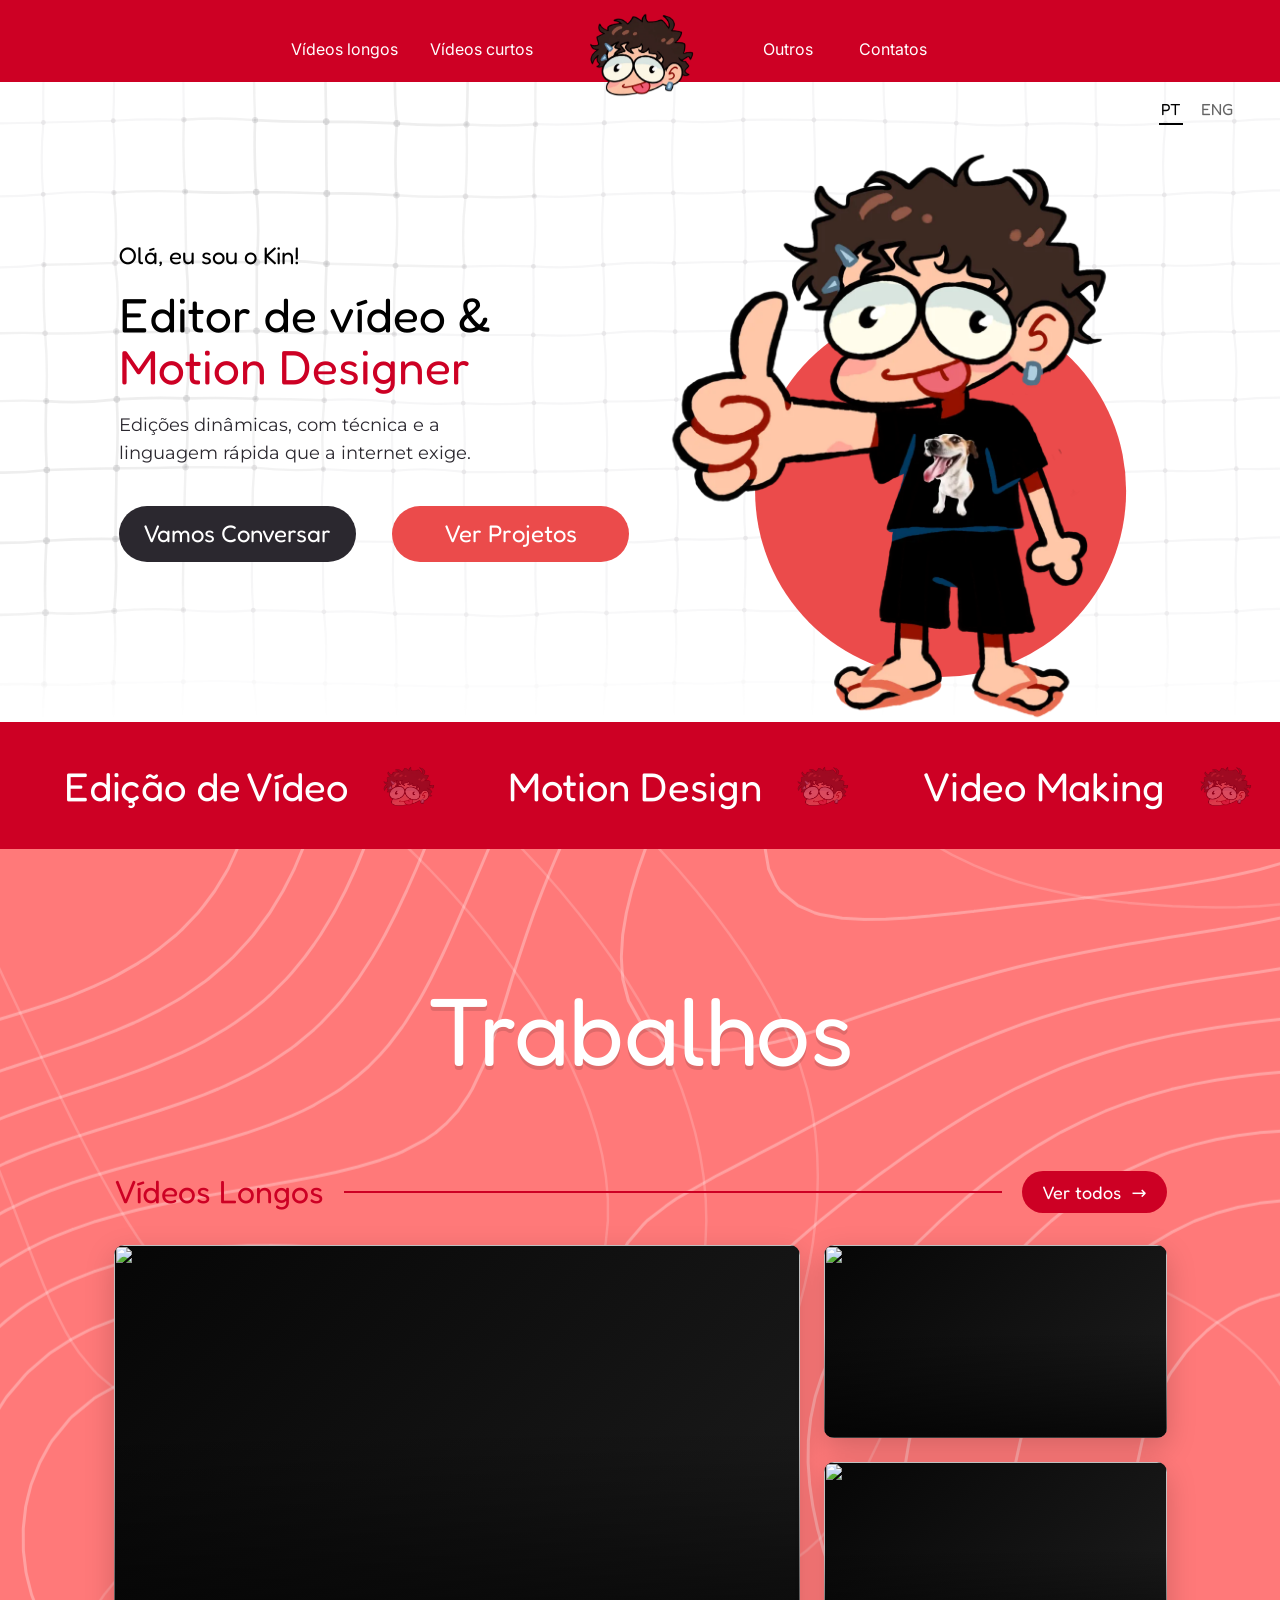
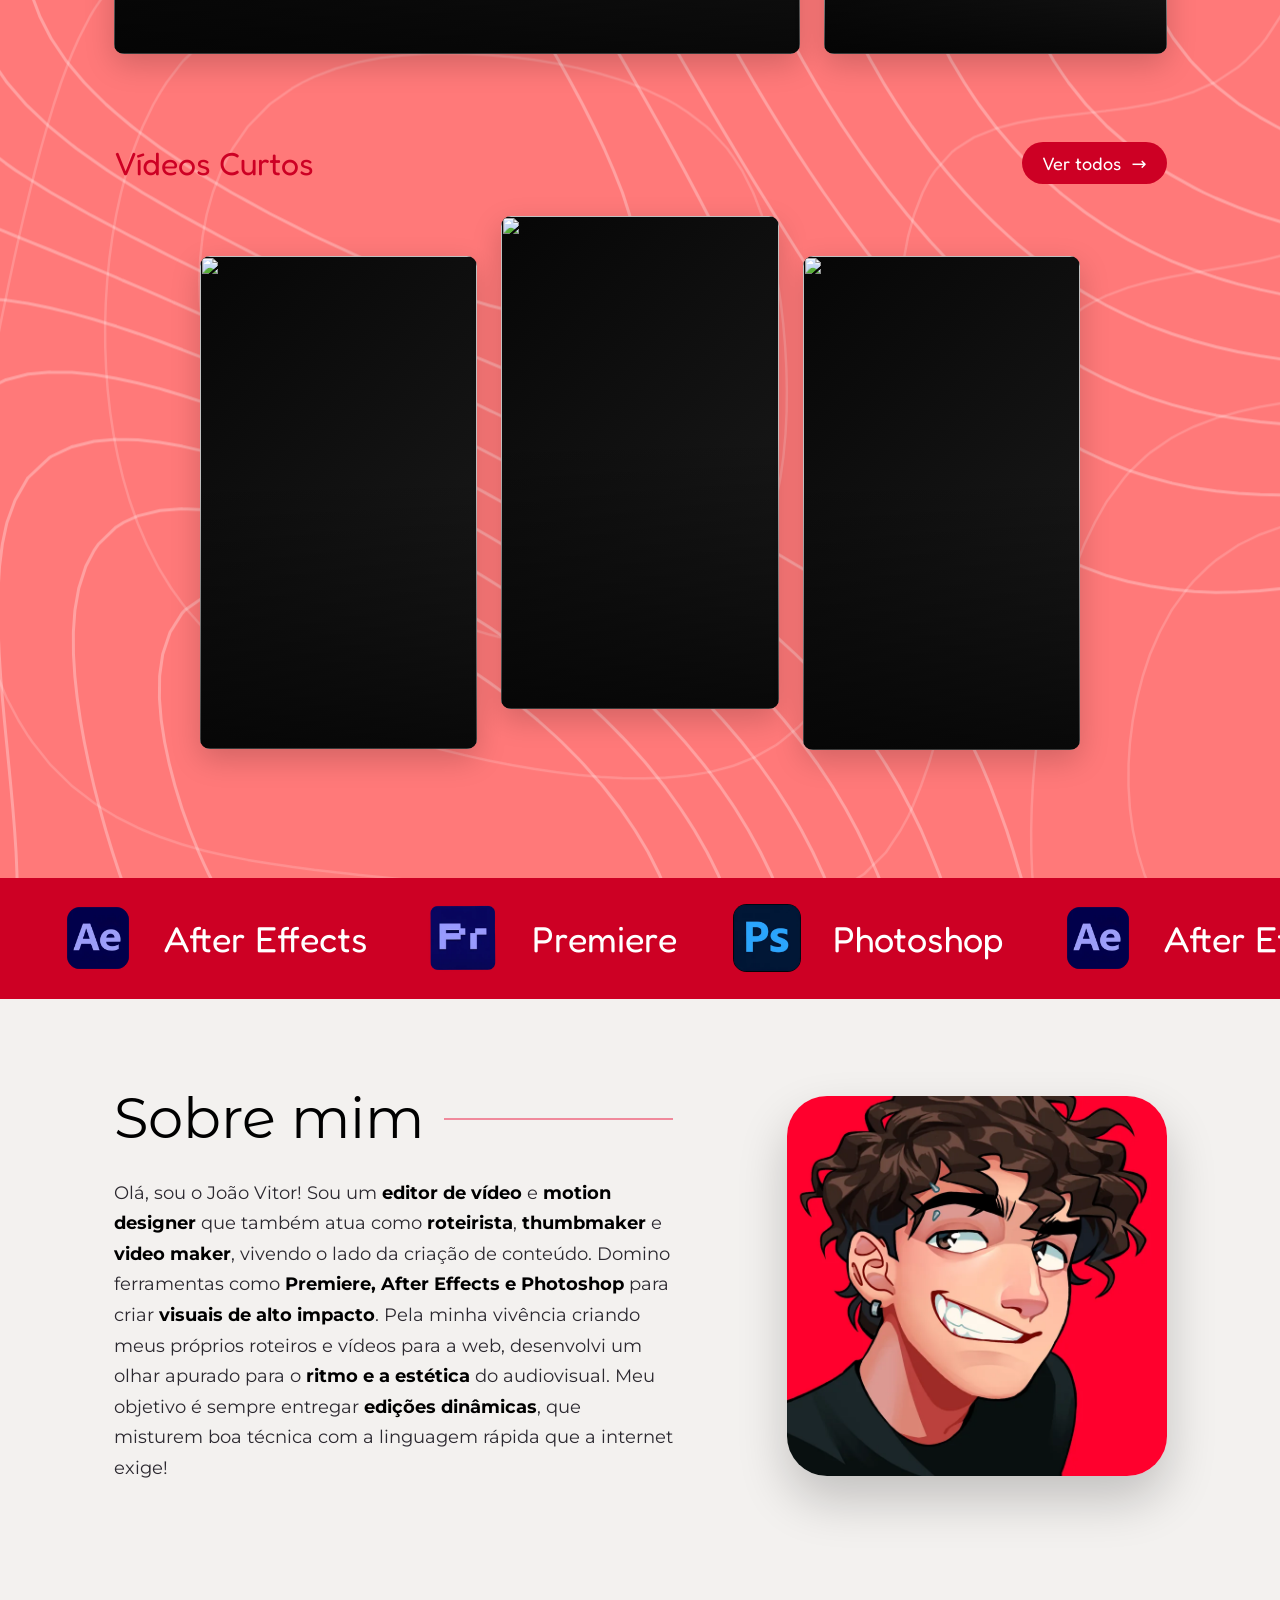
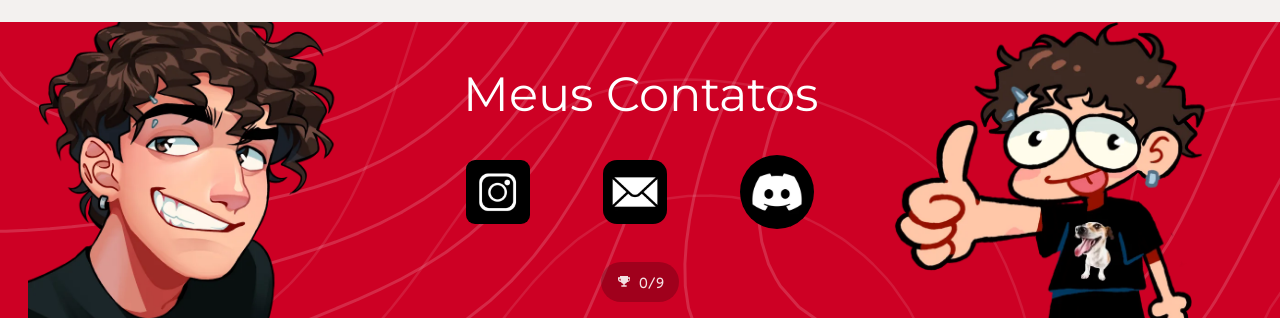
==== commit bd5dda8a: "Add files via upload" ====
--- a/index.html
+++ b/index.html
@@ -2,7 +2,7 @@
 <html lang="pt-BR">
 <head>
 <meta charset="utf-8">
-<meta name="viewport" content="width=device-width, initial-scale=1">
+<meta name="viewport" content="width=device-width, initial-scale=1, viewport-fit=cover">
 <title>João Vitor — Editor de vídeo e Motion Designer</title>
 <meta name="description" content="Portfólio de João Vitor: edição de vídeo, motion design e video making.">
 <meta name="theme-color" content="#cd0024">
@@ -47,7 +47,7 @@
     <img class="hero-mascot reveal-zoom" data-delay="0.15" fetchpriority="high" src="assets/hero-mascot.webp" alt="Kin, mascote do João Vitor">
   </div>
   <div class="hero-copy">
-    <h1 class="reveal" data-delay="0.1" data-i18n="hero_hi">Ola eu sou o Kin!</h1>
+    <h1 class="reveal" data-delay="0.1" data-i18n="hero_hi">Olá, eu sou o Kin!</h1>
     <p class="hero-title reveal" data-delay="0.2"><span data-i18n="hero_t1">Editor de vídeo &amp;</span><span class="accent" data-i18n="hero_t2">Motion Designer</span></p>
     <p class="hero-sub reveal" data-delay="0.3" data-i18n="hero_sub">Edições dinâmicas, com técnica e a linguagem rápida que a internet exige.</p>
     <div class="btn-row">
@@ -57,7 +57,7 @@
   </div>
   <div class="lang" role="group" aria-label="Idioma"><button data-lang="pt" aria-pressed="true">PT</button><button data-lang="en" aria-pressed="false">ENG</button></div>
 </div></div></section>
-<div class="services big"><div class="marquee-track"><div class="marquee-item"><span data-i18n="svc_edit">Edição de Video</span><img class="faded" decoding="async" src="assets/kin-face-sm.webp" alt=""></div><div class="marquee-item"><span data-i18n="svc_motion">Motion Design</span><img class="faded" decoding="async" src="assets/kin-face-sm.webp" alt=""></div><div class="marquee-item"><span data-i18n="svc_film">Video Making</span><img class="faded" decoding="async" src="assets/kin-face-sm.webp" alt=""></div><div class="marquee-item"><span data-i18n="svc_edit">Edição de Video</span><img class="faded" decoding="async" src="assets/kin-face-sm.webp" alt=""></div><div class="marquee-item"><span data-i18n="svc_motion">Motion Design</span><img class="faded" decoding="async" src="assets/kin-face-sm.webp" alt=""></div><div class="marquee-item"><span data-i18n="svc_film">Video Making</span><img class="faded" decoding="async" src="assets/kin-face-sm.webp" alt=""></div><div class="marquee-item"><span data-i18n="svc_edit">Edição de Video</span><img class="faded" decoding="async" src="assets/kin-face-sm.webp" alt=""></div><div class="marquee-item"><span data-i18n="svc_motion">Motion Design</span><img class="faded" decoding="async" src="assets/kin-face-sm.webp" alt=""></div><div class="marquee-item"><span data-i18n="svc_film">Video Making</span><img class="faded" decoding="async" src="assets/kin-face-sm.webp" alt=""></div><span style="display:contents" aria-hidden="true"><div class="marquee-item"><span data-i18n="svc_edit">Edição de Video</span><img class="faded" decoding="async" src="assets/kin-face-sm.webp" alt=""></div><div class="marquee-item"><span data-i18n="svc_motion">Motion Design</span><img class="faded" decoding="async" src="assets/kin-face-sm.webp" alt=""></div><div class="marquee-item"><span data-i18n="svc_film">Video Making</span><img class="faded" decoding="async" src="assets/kin-face-sm.webp" alt=""></div><div class="marquee-item"><span data-i18n="svc_edit">Edição de Video</span><img class="faded" decoding="async" src="assets/kin-face-sm.webp" alt=""></div><div class="marquee-item"><span data-i18n="svc_motion">Motion Design</span><img class="faded" decoding="async" src="assets/kin-face-sm.webp" alt=""></div><div class="marquee-item"><span data-i18n="svc_film">Video Making</span><img class="faded" decoding="async" src="assets/kin-face-sm.webp" alt=""></div><div class="marquee-item"><span data-i18n="svc_edit">Edição de Video</span><img class="faded" decoding="async" src="assets/kin-face-sm.webp" alt=""></div><div class="marquee-item"><span data-i18n="svc_motion">Motion Design</span><img class="faded" decoding="async" src="assets/kin-face-sm.webp" alt=""></div><div class="marquee-item"><span data-i18n="svc_film">Video Making</span><img class="faded" decoding="async" src="assets/kin-face-sm.webp" alt=""></div></span></div></div>
+<div class="services big"><div class="marquee-track"><div class="marquee-item"><span data-i18n="svc_edit">Edição de Vídeo</span><img class="faded" decoding="async" src="assets/kin-face-sm.webp" alt=""></div><div class="marquee-item"><span data-i18n="svc_motion">Motion Design</span><img class="faded" decoding="async" src="assets/kin-face-sm.webp" alt=""></div><div class="marquee-item"><span data-i18n="svc_film">Video Making</span><img class="faded" decoding="async" src="assets/kin-face-sm.webp" alt=""></div><div class="marquee-item"><span data-i18n="svc_edit">Edição de Vídeo</span><img class="faded" decoding="async" src="assets/kin-face-sm.webp" alt=""></div><div class="marquee-item"><span data-i18n="svc_motion">Motion Design</span><img class="faded" decoding="async" src="assets/kin-face-sm.webp" alt=""></div><div class="marquee-item"><span data-i18n="svc_film">Video Making</span><img class="faded" decoding="async" src="assets/kin-face-sm.webp" alt=""></div><div class="marquee-item"><span data-i18n="svc_edit">Edição de Vídeo</span><img class="faded" decoding="async" src="assets/kin-face-sm.webp" alt=""></div><div class="marquee-item"><span data-i18n="svc_motion">Motion Design</span><img class="faded" decoding="async" src="assets/kin-face-sm.webp" alt=""></div><div class="marquee-item"><span data-i18n="svc_film">Video Making</span><img class="faded" decoding="async" src="assets/kin-face-sm.webp" alt=""></div><span style="display:contents" aria-hidden="true"><div class="marquee-item"><span data-i18n="svc_edit">Edição de Vídeo</span><img class="faded" decoding="async" src="assets/kin-face-sm.webp" alt=""></div><div class="marquee-item"><span data-i18n="svc_motion">Motion Design</span><img class="faded" decoding="async" src="assets/kin-face-sm.webp" alt=""></div><div class="marquee-item"><span data-i18n="svc_film">Video Making</span><img class="faded" decoding="async" src="assets/kin-face-sm.webp" alt=""></div><div class="marquee-item"><span data-i18n="svc_edit">Edição de Vídeo</span><img class="faded" decoding="async" src="assets/kin-face-sm.webp" alt=""></div><div class="marquee-item"><span data-i18n="svc_motion">Motion Design</span><img class="faded" decoding="async" src="assets/kin-face-sm.webp" alt=""></div><div class="marquee-item"><span data-i18n="svc_film">Video Making</span><img class="faded" decoding="async" src="assets/kin-face-sm.webp" alt=""></div><div class="marquee-item"><span data-i18n="svc_edit">Edição de Vídeo</span><img class="faded" decoding="async" src="assets/kin-face-sm.webp" alt=""></div><div class="marquee-item"><span data-i18n="svc_motion">Motion Design</span><img class="faded" decoding="async" src="assets/kin-face-sm.webp" alt=""></div><div class="marquee-item"><span data-i18n="svc_film">Video Making</span><img class="faded" decoding="async" src="assets/kin-face-sm.webp" alt=""></div></span></div></div>
 <section class="works" id="trabalhos"><div class="wrap works-inner">
   <div class="works-head reveal"><div class="works-title"><h2 data-i18n="works">Trabalhos</h2></div></div>
   <div class="block-head reveal"><h3 data-i18n="long_label">Vídeos Longos</h3><span class="rule reveal-line"></span><a class="see-all" href="longos.html"><span data-i18n="see_all">Ver todos</span><i aria-hidden="true">→</i></a></div>
--- a/style.css
+++ b/style.css
@@ -556,3 +556,86 @@
 .nf-body p { max-width: 38ch; margin: 12px auto 24px; font-family: var(--font-body); font-size: 16px; line-height: 1.6; color: var(--dark); }
 .nf-btn { display: inline-block; padding: 12px 28px; border: 3px solid var(--ink); border-radius: 999px; background: var(--red); color: #fff; font-family: var(--font-display); font-size: 20px; text-decoration: none; box-shadow: 4px 4px 0 var(--ink); transition: translate .2s, box-shadow .2s; }
 .nf-btn:hover { translate: 2px 2px; box-shadow: 2px 2px 0 var(--ink); }
+
+
+/* =====================================================================
+   Galeria de conquistas
+   ===================================================================== */
+.trophy-open { pointer-events: auto; position: absolute; left: 50%; bottom: 16px; translate: -50% 0; z-index: 3; display: inline-flex; align-items: center; gap: 7px; min-height: 40px; padding: 8px 15px; border-radius: 999px; background: rgba(0, 0, 0, .22); color: rgba(255, 255, 255, .88); font-family: var(--font-display); font-size: 15px; line-height: 1; transition: background .2s, color .2s, scale .2s; }
+.trophy-open svg { flex: none; width: 16px; height: 16px; }
+.trophy-open:hover, .trophy-open:focus-visible { background: rgba(0, 0, 0, .42); color: #fff; scale: 1.05; }
+.trophy-open.plat { color: #8fd8ff; }
+.tg { position: fixed; inset: 0; z-index: 250; display: grid; padding: 20px; overflow-y: auto; background: rgba(8, 8, 12, .78); backdrop-filter: blur(6px); opacity: 0; visibility: hidden; transition: opacity .3s, visibility 0s .3s; }
+.tg.open { opacity: 1; visibility: visible; transition: opacity .3s; }
+.tg-panel { position: relative; width: min(100%, 560px); margin: auto; padding: 28px 24px 26px; background: #14161d; color: #fff; border: 2px solid rgba(255, 255, 255, .14); border-radius: 22px; box-shadow: 0 24px 60px rgba(0, 0, 0, .5); }
+.tg-close { position: absolute; right: 12px; top: 12px; display: grid; place-items: center; width: 44px; height: 44px; border-radius: 50%; background: rgba(255, 255, 255, .08); color: #fff; font-size: 28px; line-height: 1; transition: background .2s; }
+.tg-close:hover, .tg-close:focus-visible { background: var(--red); }
+.tg-title { padding-right: 52px; font-family: var(--font-display); font-weight: 500; font-size: 30px; line-height: 1.1; }
+.tg-sub { max-width: 42ch; margin-top: 6px; font-family: var(--font-body); font-size: 14px; line-height: 1.5; color: rgba(255, 255, 255, .7); }
+.tg-bar { height: 10px; margin-top: 16px; border-radius: 999px; background: rgba(255, 255, 255, .1); overflow: hidden; }
+.tg-fill { width: 0; height: 100%; border-radius: inherit; background: linear-gradient(90deg, #cd7f32, #f5c542, #8fd8ff); transition: width .6s var(--ease); }
+.tg-count { margin-top: 8px; font-family: var(--font-display); font-size: 15px; color: rgba(255, 255, 255, .8); }
+.tg-list { display: grid; gap: 10px; margin-top: 16px; }
+.tg-card { --tc: #cd7f32; display: grid; grid-template-columns: 56px minmax(0, 1fr); align-items: center; gap: 14px; padding: 10px 14px 10px 10px; border: 2px solid transparent; border-radius: 16px; background: rgba(255, 255, 255, .05); }
+.tg-card.silver { --tc: #c9ced8; }
+.tg-card.gold { --tc: #f5c542; }
+.tg-card.platinum { --tc: #8fd8ff; }
+.tg-card.on { border-color: var(--tc); background: rgba(255, 255, 255, .08); }
+.tg-card.platinum.on { box-shadow: 0 0 0 3px rgba(143, 216, 255, .2), 0 10px 30px rgba(143, 216, 255, .25); }
+.tg-img { width: 56px; height: 56px; border-radius: 50%; border: 3px solid var(--tc); background: #fff; object-fit: cover; }
+.tg-img.q { display: grid; place-items: center; border-style: dashed; background: #1d2029; color: var(--tc); font-family: var(--font-display); font-size: 26px; opacity: .85; }
+.tg-kind { color: var(--tc); font-family: var(--font-body); font-size: 11px; letter-spacing: .04em; text-transform: uppercase; }
+.tg-name { margin-top: 1px; font-family: var(--font-display); font-size: 18px; line-height: 1.15; }
+.tg-desc { margin-top: 2px; font-family: var(--font-body); font-size: 13px; line-height: 1.4; color: rgba(255, 255, 255, .78); }
+.tg-card.locked .tg-name { letter-spacing: .22em; color: rgba(255, 255, 255, .55); }
+.tg-card.locked .tg-desc { font-style: italic; color: rgba(255, 255, 255, .52); }
+
+/* =====================================================================
+   Refinos para celular
+   ===================================================================== */
+html { -webkit-text-size-adjust: 100%; text-size-adjust: 100%; }
+.hero-icon::after { content: ''; position: absolute; inset: -9px; }   /* área de toque maior que o desenho */
+a, button, .video-card { touch-action: manipulation; }
+.lang button { position: relative; }
+.lang button::after { content: ''; position: absolute; inset: -10px -8px; }          /* área de toque maior sem mudar o visual */
+.trophy-stack { top: calc(env(safe-area-inset-top, 0px) + 14px); }
+@media (max-width: 900px) {
+  .site-header .wrap { padding-inline: max(16px, env(safe-area-inset-left), env(safe-area-inset-right)); }
+}
+@media (max-width: 760px) {
+  /* Ícones do topo das subpáginas: grade 3x2 maior, fácil de tocar (antes ficavam bem pequenos) */
+  .hero > .hero-icon { width: 17% !important; height: 19% !important; }
+  .hero > .hero-icon:nth-of-type(1) { left: 4% !important;  top: 24% !important; }
+  .hero > .hero-icon:nth-of-type(2) { left: 22% !important; top: 24% !important; }
+  .hero > .hero-icon:nth-of-type(3) { left: 40% !important; top: 24% !important; }
+  .hero > .hero-icon:nth-of-type(4) { left: 4% !important;  top: 56% !important; }
+  .hero > .hero-icon:nth-of-type(5) { left: 22% !important; top: 56% !important; }
+  .hero > .hero-icon:nth-of-type(6) { left: 40% !important; top: 56% !important; }
+  .modal-close { width: 44px; height: 44px; display: grid; place-items: center; }
+  .contact-icons a { padding: 4px; margin: -4px; }
+  .tg { padding: 12px; }
+  .tg-panel { padding: 24px 16px 20px; }
+  .tg-title { font-size: 26px; }
+}
+@media (max-height: 520px) and (orientation: landscape) {
+  .hero { aspect-ratio: 1225 / 317; min-height: 200px; }
+  .modal { padding: 12px 12px 76px; }
+  .modal-box.vertical.has-info .mv { --vh: min(66vh, 300px); }
+  .trophy-stack { width: min(70vw, 410px); }
+}
+
+/* =====================================================================
+   Minigame secreto da 404 (Kin Run)
+   ===================================================================== */
+.nf-art { cursor: default; -webkit-tap-highlight-color: transparent; user-select: none; -webkit-user-select: none; }
+.nf-art.shake { animation: nfShake .35s; }
+@keyframes nfShake { 25% { translate: -6px 0; rotate: -2deg; } 75% { translate: 6px 0; rotate: 2deg; } }
+.nf-game { padding: 20px 22px 26px; text-align: center; }
+.nf-game[hidden] { display: none; }
+.ag-hud { display: flex; justify-content: space-between; margin-bottom: 8px; font-family: var(--font-display); font-size: 18px; color: var(--ink); }
+.ag-hud b { color: var(--red); font-weight: 500; }
+.ag-wrap { position: relative; border: 3px solid var(--ink); border-radius: 12px; overflow: hidden; background: #fff; touch-action: manipulation; user-select: none; -webkit-user-select: none; cursor: pointer; }
+.ag-canvas { display: block; width: 100%; height: auto; image-rendering: pixelated; }
+.ag-msg { position: absolute; inset: 0; display: grid; place-items: center; padding: 12px; background: rgba(255, 255, 255, .6); color: var(--ink); font-family: var(--font-display); font-size: clamp(16px, 4vw, 22px); line-height: 1.25; text-align: center; pointer-events: none; }
+.ag-msg:empty { display: none; }
+.ag-exit { margin-top: 18px; padding: 8px 22px; font-size: 16px; cursor: pointer; }
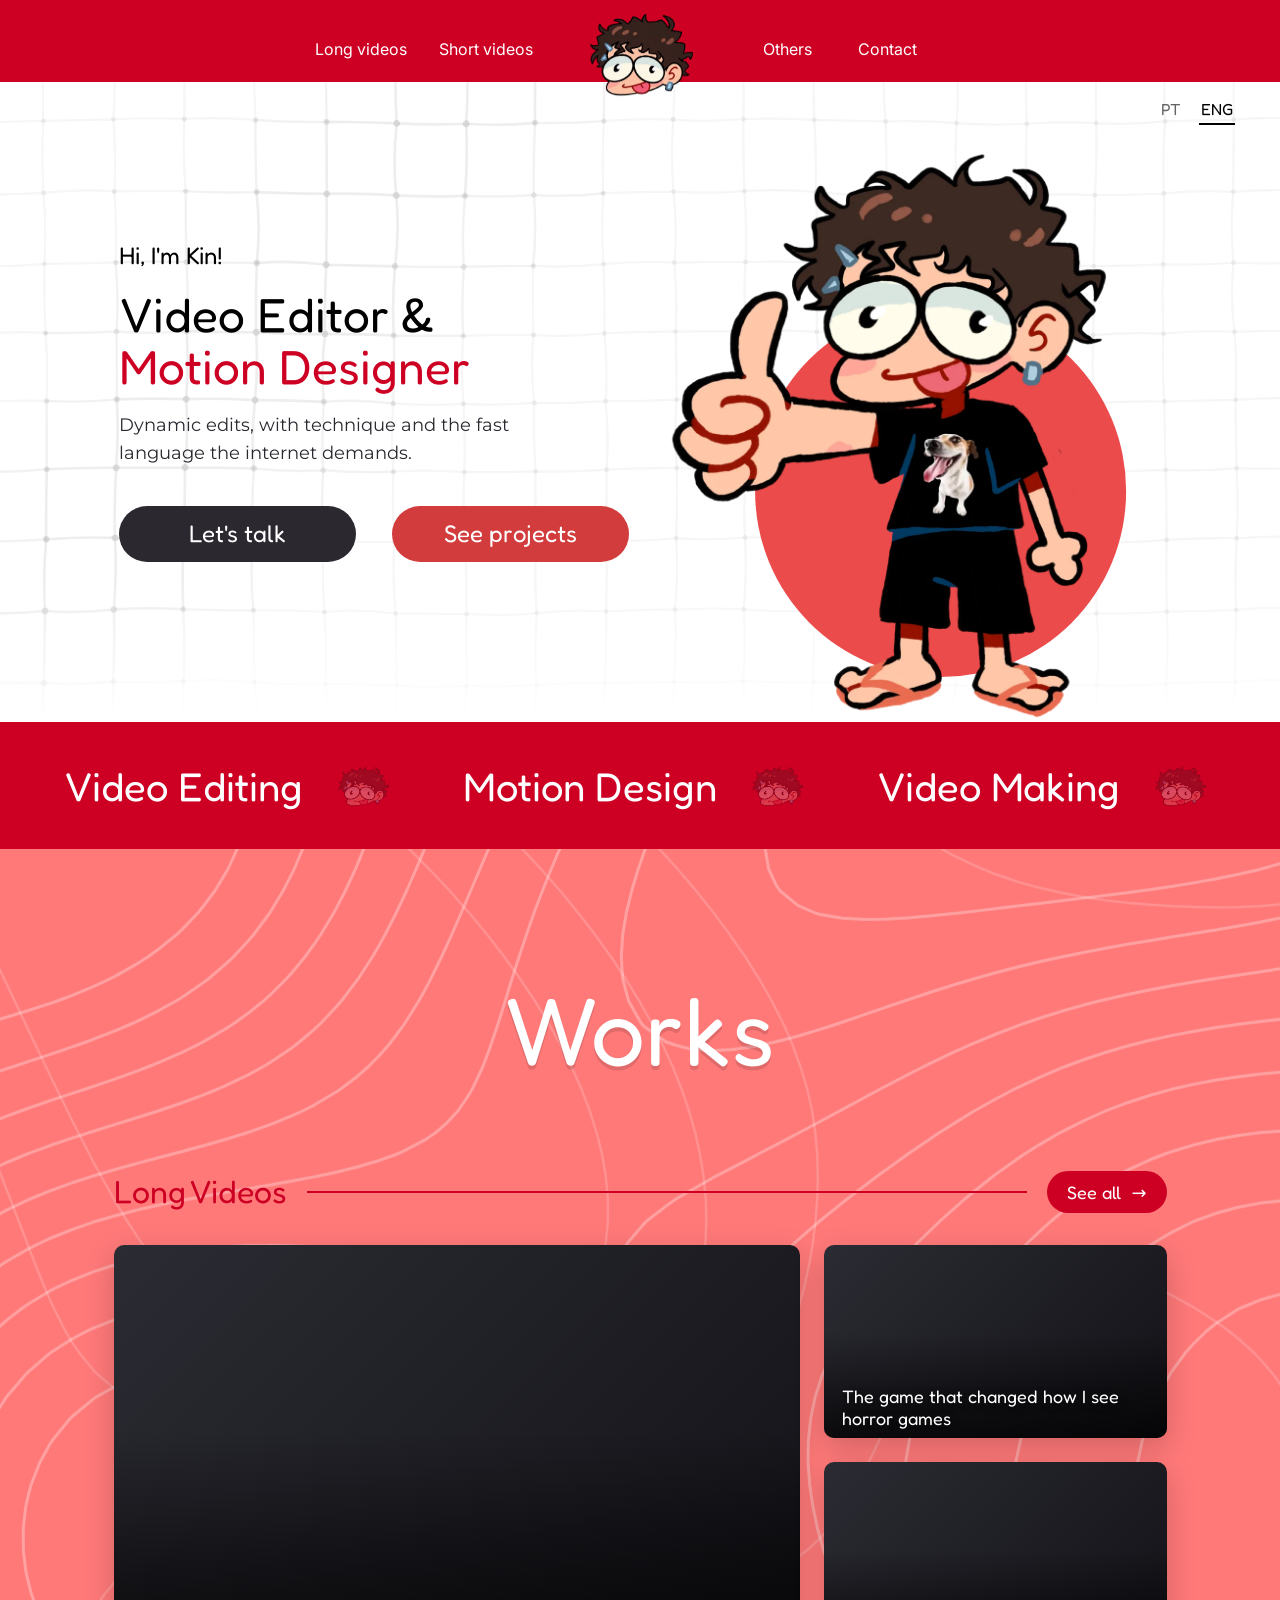
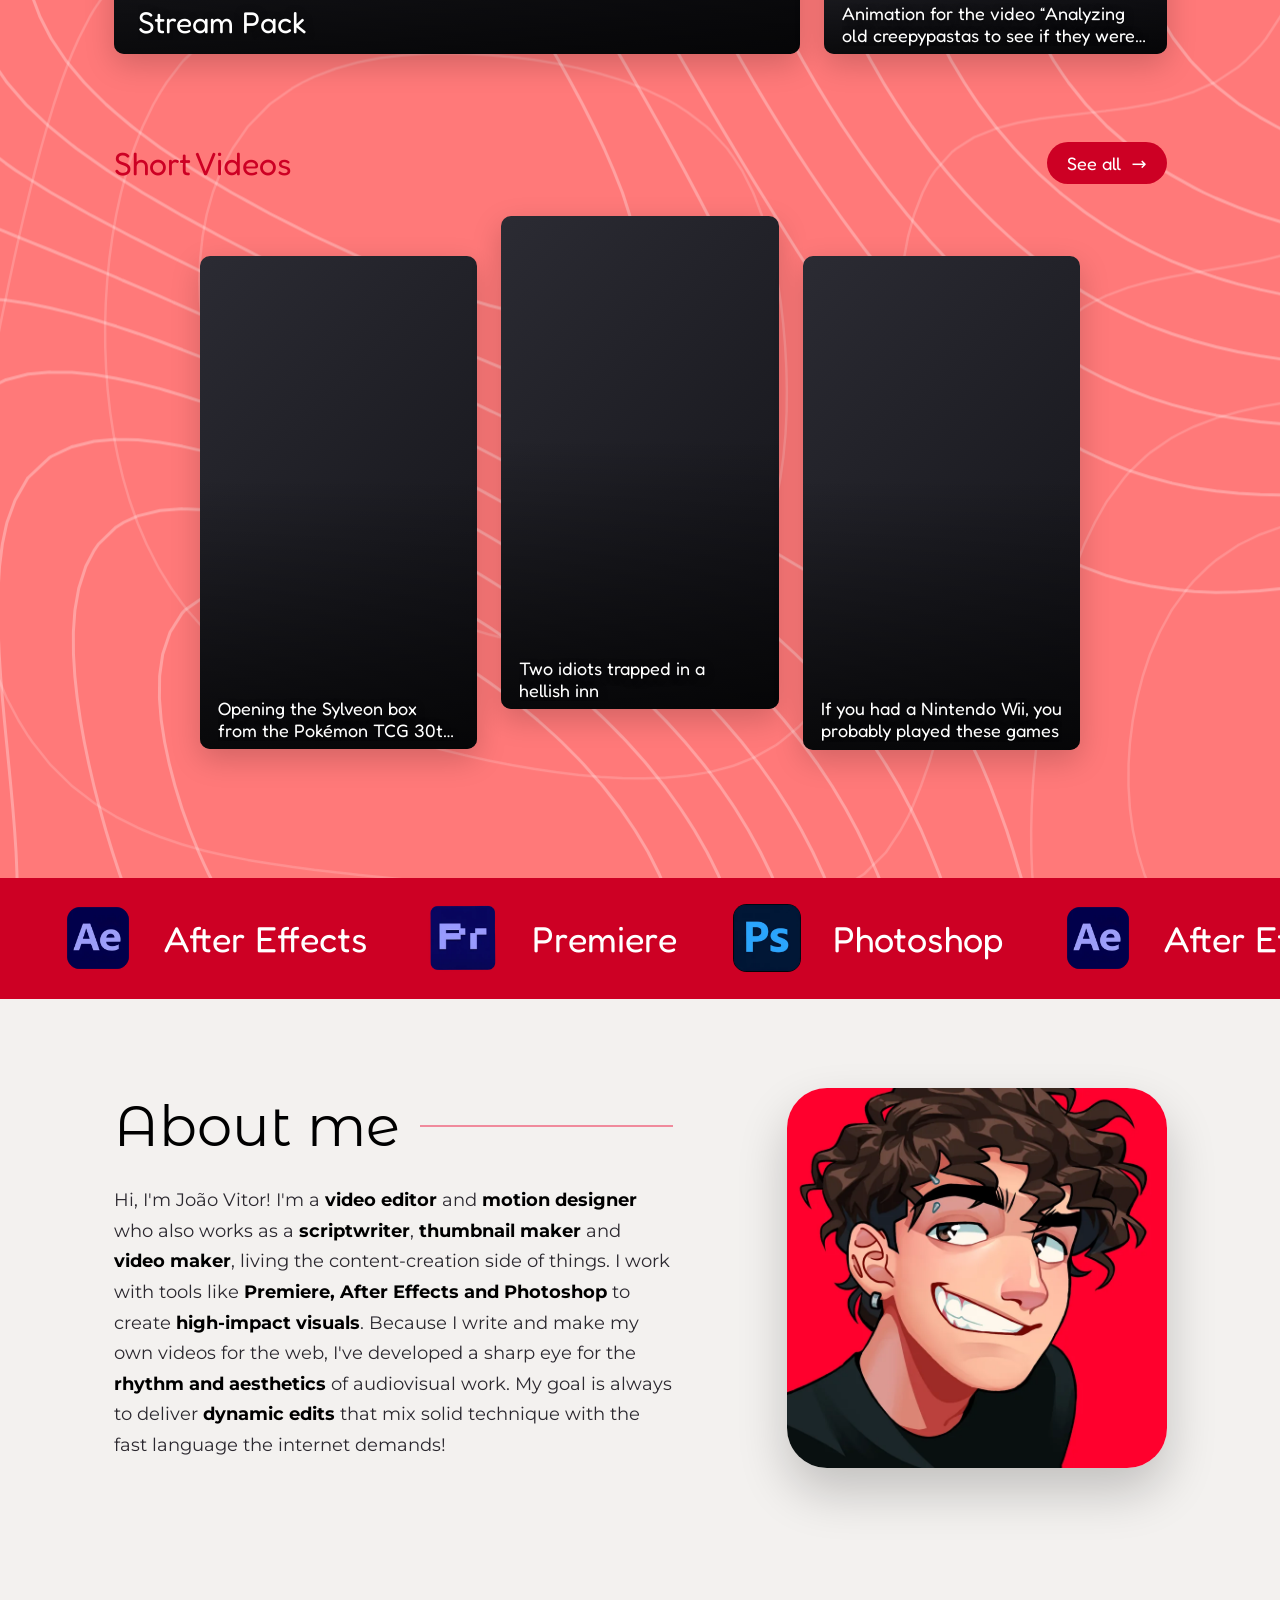
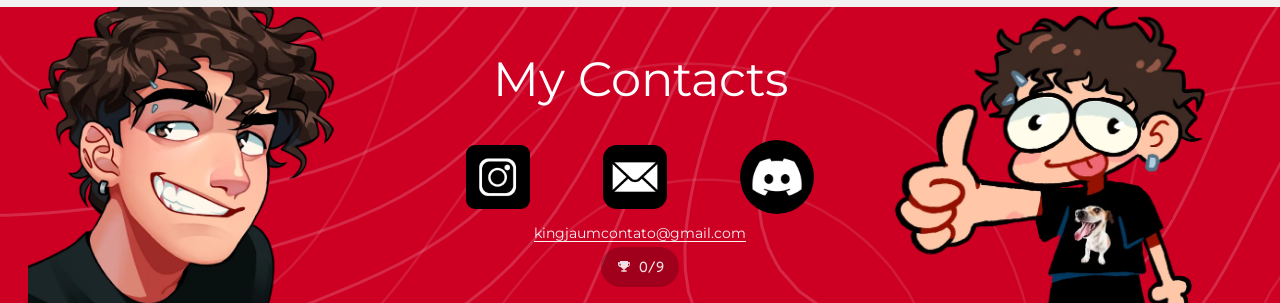
==== commit 838e64e7: "Add files via upload" ====
--- a/index.html
+++ b/index.html
@@ -33,6 +33,7 @@
 <link rel="stylesheet" href="style.css">
 </head>
 <body>
+<a class="skip-link" href="#conteudo" data-i18n="skip">Pular para o conteúdo</a>
 <header class="site-header"><div class="wrap">
   <a class="logo" href="index.html" aria-label="Página inicial"><img src="assets/logo-kin.webp" alt="Kin"></a>
   <button class="menu-toggle" aria-label="Abrir menu" aria-expanded="false" aria-controls="nav-panel"><span></span><span></span><span></span></button>
@@ -41,6 +42,7 @@
     <nav class="nav-right" aria-label="Secundário"><a href="outros.html" data-i18n="nav_other">Outros</a><a href="#contatos" data-i18n="nav_contact">Contatos</a></nav>
   </div>
 </div><div class="progress" aria-hidden="true"></div></header>
+<div id="conteudo" role="main" tabindex="-1">
 <section class="home-hero" aria-label="Apresentação"><div class="wrap"><div class="stage">
   <div class="hero-figure">
     <span class="disc reveal-zoom" aria-hidden="true"></span>
@@ -73,6 +75,7 @@
   </div>
   <img loading="lazy" decoding="async" class="portrait reveal-zoom" data-delay="0.1" src="assets/portrait.webp" alt="João Vitor">
 </div></section>
+</div>
 <footer class="site-footer" id="contatos"><div class="wrap">
   <img loading="lazy" decoding="async" class="footer-mascot left" src="assets/footer-left.webp" alt="">
   <img loading="lazy" decoding="async" class="footer-mascot right" src="assets/footer-right.webp" alt="">
@@ -83,6 +86,7 @@
       <a class="mail" href="mailto:kingjaumcontato@gmail.com" aria-label="E-mail"><img loading="lazy" decoding="async" src="assets/mail.webp" alt="E-mail"></a>
       <a class="dc" href="https://discord.com/users/389552199773978624" target="_blank" rel="noopener" aria-label="Discord"><img loading="lazy" decoding="async" src="assets/discord.webp" alt="Discord"></a>
     </div>
+    <p class="footer-mail"><a href="mailto:kingjaumcontato@gmail.com">kingjaumcontato@gmail.com</a></p>
   </div>
 </div></footer>
 <script src="script.js"></script>
--- a/style.css
+++ b/style.css
@@ -1,4 +1,4 @@
-/* ============ Tokens (extraídos do Figma) ============ */
+/* ========== Tokens ========== */
 :root {
   --red: #cd0024;
   --dark: #2b282f;
@@ -6,12 +6,12 @@
   --salmon: #ff7979;
   --ink: #010101;
   --paper: #f3f1ef;
-  --bg-cartoon: #fbe3e0; /* fundo sólido das subpáginas (Longos, Curtos, Outros) */
+  --bg-cartoon: #fbe3e0;
   --rule: #f08a9c;
-  --btn-radius: 999px; /* raio único dos botões (hero + "Ver todos") */
-  --portrait-radius: 40px; /* arredondamento da foto do "Sobre mim" — ajuste para o valor do Figma */
+  --btn-radius: 999px;
+  --portrait-radius: 40px;
   --ease: cubic-bezier(.2, .7, .2, 1);
-  --font-display: 'Fredoka', system-ui, sans-serif; /* substitui a Jua: tem suporte completo a acentos do português */
+  --font-display: 'Fredoka', system-ui, sans-serif;
   --font-body: 'Montserrat', system-ui, sans-serif;
   --font-alt: 'Montserrat Alternates', 'Montserrat', system-ui, sans-serif;
   --font-nav: 'Inter', system-ui, sans-serif;
@@ -37,7 +37,7 @@
 
 .wrap { width: min(100%, 1225px); margin-inline: auto; position: relative; }
 
-/* ============ Animações de entrada (ativas só com JS) ============ */
+/* ========== Animações de entrada ========== */
 .js .reveal {
   opacity: 0; translate: 0 32px;
   transition: opacity .9s var(--ease) var(--rd, 0s), translate .9s var(--ease) var(--rd, 0s);
@@ -51,7 +51,7 @@
 .js .reveal-line { scale: 0 1; transform-origin: left center; transition: scale 1.2s var(--ease) .15s; }
 .js .reveal-line.in { scale: 1 1; }
 
-/* ============ Header ============ */
+/* ========== Header ========== */
 .site-header { background: var(--red); height: 82px; position: sticky; top: 0; z-index: 50; transition: box-shadow .3s; }
 .site-header.is-scrolled { box-shadow: 0 6px 24px rgba(0, 0, 0, .25); }
 .site-header .wrap { height: 100%; display: grid; grid-template-columns: 1fr auto 1fr; align-items: center; }
@@ -77,13 +77,13 @@
 .site-header.open .menu-toggle span:nth-child(2) { opacity: 0; }
 .site-header.open .menu-toggle span:nth-child(3) { transform: translateY(-9px) rotate(-45deg); }
 
-/* ============ Seletor de idioma ============ */
+/* ========== Seletor de idioma ========== */
 .lang { position: absolute; right: 20px; top: 16px; z-index: 5; display: flex; gap: 16px; font-family: var(--font-display); font-size: 16px; color: #000; }
 .lang button { font-family: inherit; opacity: .6; padding: 4px 2px; border-bottom: 2px solid transparent; transition: opacity .2s; }
 .lang button:hover { opacity: 1; }
 .lang button[aria-pressed="true"] { opacity: 1; border-bottom-color: currentColor; }
 
-/* ============ Hero das subpáginas (fundo "Bliss") ============ */
+/* ========== Hero das subpáginas ========== */
 .hero {
   position: relative;
   width: 100%; min-width: 0;
@@ -101,7 +101,6 @@
 }
 .hero-mascot.in { transition: translate .5s ease-out, opacity 1s var(--ease) var(--rd, 0s), scale 1s var(--ease) var(--rd, 0s); }
 
-/* Ícones flutuantes (vídeo / pasta) */
 .hero-icon { position: absolute; z-index: 3; animation: float 4s ease-in-out infinite; animation-delay: var(--d, 0s); }
 .hero-icon .spinner { display: block; width: 100%; height: 100%; }
 .hero-icon img { width: 100%; height: 100%; object-fit: contain; filter: drop-shadow(0 6px 8px rgba(0, 0, 0, .25)); }
@@ -121,7 +120,7 @@
   100% { transform: translate(0, 0); filter: none; clip-path: inset(0); }
 }
 
-/* ============ Faixa de serviços (loop lateral) ============ */
+/* ========== Faixa de serviços ========== */
 .services { background: var(--red); color: #fff; overflow: hidden; height: 67px; display: flex; align-items: center; }
 .services.big { height: 127px; }
 .marquee-track { display: flex; align-items: center; width: max-content; animation: marquee 40s linear infinite; }
@@ -132,22 +131,20 @@
 .marquee-item .tool-icon { width: 72px; height: 68px; opacity: 1; object-fit: cover; border-radius: 20%; }
 @keyframes marquee { to { transform: translateX(-50%); } }
 
-/* ============ Coroa (no Figma ela está girada -30,66°; o arquivo vem reto) ============ */
-
-/* ============ Títulos de seção (subpáginas) ============ */
+/* ========== Coroa ========== */
+
+/* ========== Títulos de seção ========== */
 .page-title { position: relative; display: flex; align-items: center; gap: 16px; padding: 104px 86px 0; }
 .title-wrap { position: relative; font-size: clamp(36px, 5.2vw, 64px); }
 .page-title h1 { font-family: var(--font-display); font-weight: 400; font-size: 1em; line-height: 1.1; white-space: nowrap; }
 .page-title .rule { flex: 1; max-width: 502px; height: 1px; background: var(--rule); }
-/* a coroa fica "pousada" no canto superior esquerdo da 1ª letra, sem cobrir o texto */
-
-
-/* ============ Grades de vídeo (subpáginas) ============ */
+
+/* ========== Grades de vídeo ========== */
 .video-grid { display: grid; padding: 72px 86px 120px; }
 .video-grid.longos, .video-grid.outros { grid-template-columns: repeat(2, 1fr); gap: 56px 40px; --ar: 481 / 296; }
 .video-grid.curtos { grid-template-columns: repeat(3, 1fr); gap: 48px 32px; padding-inline: 114px; --ar: 297 / 464; }
 
-/* ============ Cartão de vídeo ============ */
+/* ========== Cartão de vídeo ========== */
 .video-card {
   position: relative; display: block; width: 100%; aspect-ratio: var(--ar, 16 / 9);
   background: linear-gradient(135deg, #060606, #1d1d1d); overflow: hidden; color: #fff; text-align: left;
@@ -167,16 +164,15 @@
 .video-card .play::before { content: ""; border-left: 20px solid #fff; border-block: 12px solid transparent; margin-left: 5px; }
 .video-card:hover .play, .video-card:focus-visible .play { opacity: 1; scale: 1; animation: pulse 1.6s ease-out infinite; }
 @keyframes pulse { to { box-shadow: 0 0 0 22px rgba(205, 0, 36, 0); } }
-.video-card .cap { position: absolute; z-index: 2; left: 18px; bottom: 14px; right: 18px; font-family: var(--font-display); font-size: 22px; text-shadow: 0 2px 8px rgba(0, 0, 0, .6); translate: 0 6px; transition: translate .5s var(--ease); }
+.video-card .cap { position: absolute; z-index: 2; left: 18px; bottom: 14px; right: 18px; display: -webkit-box; -webkit-line-clamp: 2; -webkit-box-orient: vertical; overflow: hidden; text-align: left; line-height: 1.2; font-family: var(--font-display); font-size: 18px; text-shadow: 0 2px 8px rgba(0, 0, 0, .6); translate: 0 6px; transition: translate .5s var(--ease); }
 .video-card:hover .cap, .video-card:focus-visible .cap { translate: 0 0; }
 
-/* Cartão: junta a animação de entrada com o hover (senão uma sobrescreve a outra) */
 .js .video-card.reveal {
   transition: opacity .9s var(--ease) var(--rd, 0s), translate .9s var(--ease) var(--rd, 0s),
               transform .5s var(--ease), box-shadow .5s var(--ease);
 }
 
-/* ============ Modal do player ============ */
+/* ========== Modal do player ========== */
 .modal { position: fixed; inset: 0; background: rgba(0, 0, 0, .88); display: grid; place-items: center; z-index: 100; padding: 24px; visibility: hidden; opacity: 0; transition: opacity .3s ease, visibility 0s .3s; }
 .modal.open { visibility: visible; opacity: 1; transition: opacity .3s ease; }
 .modal-box { position: relative; width: min(92vw, 960px); aspect-ratio: 16 / 9; background: #000; display: grid; place-items: center; color: #fff; font-family: var(--font-display); font-size: 28px; text-align: center; border-radius: 10px; transform: scale(.94) translateY(14px); transition: transform .45s var(--ease); }
@@ -186,7 +182,7 @@
 .modal-close { position: absolute; top: -48px; right: 0; color: #fff; font-size: 36px; line-height: 1; padding: 4px 10px; transition: rotate .3s var(--ease); }
 .modal-close:hover { rotate: 90deg; }
 
-/* ---- Modal com a descrição do projeto (vídeo + texto ao lado) ---- */
+/* ========== Modal com descrição ========== */
 .modal { overflow-y: auto; }
 .modal-box.has-info { width: min(94vw, 1120px); aspect-ratio: auto; background: transparent; margin: auto; display: block; text-align: left; font-size: 16px; }
 .modal-box.has-info .modal-content { display: grid; grid-template-columns: minmax(0, 1fr) minmax(280px, 360px); width: 100%; height: auto; border-radius: 14px; overflow: hidden; background: var(--paper); }
@@ -198,7 +194,6 @@
 .mi-role { margin-top: auto; padding-top: 14px; border-top: 2px solid var(--rule); font-size: 14px; line-height: 1.5; }
 .mi-role strong { font-family: var(--font-display); font-weight: 500; color: var(--red); }
 
-/* vídeos verticais (shorts): player 9:16 à esquerda, texto à direita */
 .modal-box.vertical.has-info { width: min(94vw, 860px); height: auto; aspect-ratio: auto; max-width: 94vw; }
 .modal-box.vertical.has-info .modal-content { grid-template-columns: auto minmax(0, 1fr); }
 .modal-box.vertical.has-info .mv { --vh: min(78vh, 700px); height: var(--vh); width: calc(var(--vh) * 9 / 16); aspect-ratio: auto; }
@@ -213,7 +208,7 @@
   .modal-close { top: -46px; }
 }
 
-/* ============ Contatos / rodapé ============ */
+/* ========== Rodapé ========== */
 .site-footer { position: relative; background: var(--red); color: #fff; height: 296px; overflow: hidden; margin-top: 49px; }
 .footer-inner { position: relative; z-index: 1; height: 296px; text-align: center; padding-top: 43px; }
 .footer-inner h2 { font-family: var(--font-body); font-weight: 400; font-size: clamp(32px, 4vw, 48px); }
@@ -225,12 +220,12 @@
 .contact-icons .mail img { border-radius: 14px; }
 .contact-icons .dc img { width: 74px; height: 74px; border-radius: 50%; }
 .footer-mascot { position: absolute; bottom: 0; pointer-events: none; }
-/* Recorte igual ao do Figma: mostra o topo da imagem e corta a parte de baixo */
+
 .footer-mascot.left { left: 0; width: 26.4%; max-width: 323px; aspect-ratio: 323 / 296; object-fit: cover; object-position: 2% 0; }
 .footer-mascot.right { right: -6.5%; width: 40%; max-width: 492px; aspect-ratio: 492 / 345; object-fit: cover; object-position: top; }
 .site-footer .wrap { height: 100%; }
 
-/* ============ Home: palco com coordenadas proporcionais (hero e sobre mim) ============ */
+/* ========== Home ========== */
 .stage { position: relative; container-type: inline-size; }
 .stage > * { position: absolute; }
 .stage .t-display { font-family: var(--font-display); font-weight: 400; line-height: 1.1; white-space: nowrap; }
@@ -239,7 +234,7 @@
 .home-hero > .wrap { z-index: 1; }
 
 .home-hero .stage { aspect-ratio: 1225 / 640; }
-/* Boneco + círculo vivem no mesmo grupo: o círculo fica sempre centralizado atrás dele */
+
 .home-hero .hero-figure { left: 46.5%; top: 1%; width: 56%; aspect-ratio: 1; z-index: 1; }
 .home-hero .hero-figure .disc { position: absolute; left: 50%; top: 31.6%; width: 54.2%; aspect-ratio: 1; border-radius: 50%; background: color-mix(in srgb, var(--coral), #b3001b calc(var(--anger, 0) * 100%)); translate: -50% 0; }
 .home-hero .hero-figure .hero-mascot { left: 0; top: 0; width: 100%; pointer-events: none; }
@@ -265,10 +260,10 @@
 .home-hero .btn:hover { transform: translateY(-4px); box-shadow: 0 12px 22px rgba(0, 0, 0, .3); }
 .home-hero .btn:hover::before { translate: 130% 0; }
 .home-hero .btn.talk { background: var(--dark); }
-.home-hero .btn.projects { background: var(--coral); }
+.home-hero .btn.projects { background: #d23c3c; }
 .home-hero .lang { right: 1.5%; top: 2%; }
 
-/* ---- Trabalhos (Home) ---- */
+/* ========== Trabalhos ========== */
 .works { background: var(--salmon); position: relative; overflow: hidden; padding-block: clamp(72px, 10vw, 140px); }
 .works-inner { padding-inline: clamp(20px, 7vw, 86px); }
 .works-head { display: flex; justify-content: center; }
@@ -287,7 +282,6 @@
 .see-all:hover { transform: translateY(-3px); box-shadow: 0 10px 18px rgba(0, 0, 0, .25); background: #a8001d; }
 .see-all:hover i { transform: translateX(6px); }
 
-/* Longos: um grande em destaque + dois empilhados */
 .feature-grid { display: grid; grid-template-columns: 2fr 1fr; gap: 24px; align-items: stretch; }
 .feature-grid .video-card { --ar: 16 / 9; }
 .feature-grid .video-card:nth-child(1) { grid-column: 1; grid-row: 1 / span 2; aspect-ratio: auto; height: 100%; }
@@ -295,15 +289,14 @@
 .feature-grid .video-card:nth-child(3) { grid-column: 2; grid-row: 2; }
 .feature-grid .video-card:nth-child(1) .cap { font-size: 30px; left: 24px; bottom: 20px; }
 
-/* Curtos: trio vertical, o do meio sobe para dar ritmo */
 .trio { display: grid; grid-template-columns: repeat(3, 1fr); gap: 24px; max-width: 880px; margin-inline: auto; align-items: start; padding-top: 40px; }
 .trio .video-card { --ar: 9 / 16; }
 .trio .video-card:nth-child(2) { margin-top: -40px; }
 
-/* ---- Faixa de ferramentas ---- */
+/* ========== Faixa de ferramentas ========== */
 .tools { background: var(--red); height: 121px; overflow: hidden; display: flex; align-items: center; color: #fff; }
 
-/* ---- Sobre mim: texto e foto lado a lado ---- */
+/* ========== Sobre mim ========== */
 .about { position: relative; background: var(--paper); padding-block: clamp(56px, 7vw, 96px); }
 .about-inner { display: grid; grid-template-columns: minmax(0, 1.3fr) minmax(0, 1fr); gap: clamp(32px, 5vw, 72px); align-items: center; padding-inline: clamp(24px, 7vw, 86px); }
 .about-head { display: flex; align-items: center; gap: 20px; margin-bottom: 28px; }
@@ -313,7 +306,7 @@
 .about p strong { font-weight: 700; color: #000; }
 .about .portrait { width: 100%; max-width: 380px; justify-self: end; aspect-ratio: 1; object-fit: cover; border-radius: var(--portrait-radius); box-shadow: 0 24px 50px rgba(0, 0, 0, .2); }
 
-/* ============ Responsivo ============ */
+/* ========== Responsivo ========== */
 @media (max-width: 900px) {
   .site-header { height: auto; min-height: 64px; }
   .site-header .wrap { grid-template-columns: auto 1fr; padding-inline: 16px; min-height: 64px; }
@@ -346,12 +339,11 @@
 }
 
 @media (max-width: 760px) {
-  /* Hero das subpáginas: mais alto no celular, ícones e mascote maiores para dar pra tocar */
+
   .hero { aspect-ratio: 4 / 3; }
   .hero-icon { min-width: 46px; min-height: 42px; }
   .hero .hero-mascot { left: auto !important; right: -4%; top: auto !important; bottom: 0; width: 46% !important; }
 
-  /* Hero e Sobre mim deixam de ser "palco proporcional" e viram uma coluna legível */
   .home-hero { aspect-ratio: auto; }
   .home-hero .stage { aspect-ratio: auto; height: auto; display: flex; flex-direction: column; align-items: center; text-align: center; gap: 18px; }
   .home-hero .stage { padding: 56px 20px 48px; }
@@ -383,29 +375,26 @@
   .js .reveal, .js .reveal-zoom, .js .reveal-line { opacity: 1 !important; translate: none !important; scale: none !important; }
 }
 
-
-/* =====================================================================
-   EFEITOS EXTRAS
-   ===================================================================== */
+/* ========== Efeitos extras ========== */
 ::selection { background: var(--red); color: #fff; }
 
-/* ---- Grade preta animada (fundo do hero da Home) ---- */
+/* ========== Grade animada ========== */
 .bg-grid {
   position: absolute; inset: 0; width: 100%; height: 100%; z-index: 0; pointer-events: none;
 }
 
-/* ---- Brilho que acompanha o mouse nos cartões ---- */
+/* ========== Brilho dos cartões ========== */
 .video-card::before {
   content: ""; position: absolute; inset: 0; z-index: 1; pointer-events: none; opacity: 0; transition: opacity .4s;
   background: radial-gradient(circle at var(--gx, 50%) var(--gy, 50%), rgba(255, 255, 255, .24), transparent 55%);
 }
 .video-card:hover::before { opacity: 1; }
 
-/* ---- Títulos entram com "wipe" (cortina) ---- */
+/* ========== Títulos ========== */
 .js .page-title.in h1, .js .works-head.in h2, .js .about-head.in h2 { animation: wipe 1.1s var(--ease) .15s backwards; }
 @keyframes wipe { from { clip-path: inset(-10% 100% -10% -5%); translate: -14px 0; } }
 
-/* ---- Easter egg: balão de fala ---- */
+/* ========== Balão de fala ========== */
 .speech {
   position: absolute; z-index: 6; left: 74%; top: 8%; width: max-content; max-width: clamp(150px, 24cqw, 300px);
   background: #fff; color: #000; border: 3px solid var(--ink); border-radius: 18px; padding: .45em .8em;
@@ -430,7 +419,6 @@
 .home-hero .hero-figure.fume .disc { animation: discBeat .5s ease-in-out infinite; }
 @keyframes discBeat { 50% { scale: 1.05; } }
 
-/* Mascotes do rodapé clicáveis */
 .footer-mascot { pointer-events: auto; cursor: default; transform-origin: 50% 100%; }
 .footer-mascot.wave { animation: wave .6s var(--ease); }
 @keyframes wave { 30% { transform: rotate(-3deg) scale(1.04); } 60% { transform: rotate(2deg) scale(1.02); } }
@@ -445,7 +433,6 @@
   .speech { left: 62%; top: -4%; }
 }
 
-/* Logo, carinhas da faixa, toast e chuva de Kins */
 .logo.spin360 img { animation: spin360 1s var(--ease); }
 @keyframes spin360 { to { transform: rotate(720deg) scale(1); } }
 .marquee-item .faded { cursor: default; transition: opacity .3s; }
@@ -461,16 +448,12 @@
 .kin-rain img { position: absolute; top: -80px; height: auto; animation: kinFall linear forwards; }
 @keyframes kinFall { to { transform: translateY(115vh) rotate(var(--spin, 360deg)); } }
 
-/* A faixa de contatos cobre o rodapé inteiro: deixa o clique passar para os mascotes */
 .footer-inner { pointer-events: none; }
 .footer-inner a { pointer-events: auto; }
 
-
-
-/* O Kin da Home fica parado; só se mexe quando a grade é chacoalhada ou quando clicam nele */
 .home-hero .hero-mascot { animation: none; }
 
-/* ---- Fundo de ondas (desenhado por código, sem imagem): fluido e independente do mouse ---- */
+/* ========== Ondas ========== */
 .bg-waves { position: absolute; inset: 0; z-index: 0; pointer-events: none; overflow: hidden; }
 .bg-waves .wave { position: absolute; left: -15%; top: -15%; width: 130%; height: 130%; will-change: transform; backface-visibility: hidden; }
 .bg-waves .wave-a { animation: waveA 46s ease-in-out infinite alternate; }
@@ -479,8 +462,7 @@
 @keyframes waveA { from { transform: translate3d(-5%, -3%, 0); } to { transform: translate3d(5%, 3.5%, 0); } }
 @keyframes waveB { from { transform: translate3d(4.5%, 2.5%, 0); } to { transform: translate3d(-5%, -3.5%, 0); } }
 
-
-/* ---- Subpáginas: fundo sólido com cabeças do Kin flutuando em opacidade baixa ---- */
+/* ========== Fundo das subpáginas ========== */
 main { position: relative; background: var(--bg-cartoon); overflow: hidden; }
 main > .wrap { z-index: 1; }
 main + .site-footer { margin-top: 0; }
@@ -496,10 +478,7 @@
   to   { transform: translate3d(var(--dx, 20px), 22px, 0) rotate(var(--r1, 10deg)); }
 }
 
-
-/* =====================================================================
-   Navegar entre vídeos no modal
-   ===================================================================== */
+/* ========== Navegação do modal ========== */
 .modal-nav { position: fixed; top: 50%; translate: 0 -50%; z-index: 2; width: 52px; height: 52px; border-radius: 50%; display: grid; place-items: center; background: rgba(255, 255, 255, .14); color: #fff; font-size: 36px; line-height: 1; padding-bottom: 4px; transition: background .2s, scale .2s; }
 .modal-nav:hover, .modal-nav:focus-visible { background: var(--red); scale: 1.08; }
 .modal-nav.prev { left: 16px; }
@@ -514,53 +493,13 @@
   .modal-count { bottom: 26px; }
 }
 
-/* =====================================================================
-   Conquistas (troféus estilo PlayStation)
-   ===================================================================== */
-.trophy-stack { position: fixed; top: 14px; left: 50%; translate: -50% 0; z-index: 300; width: min(92vw, 410px); pointer-events: none; }
-.trophy { --tc: #cd7f32; position: relative; display: grid; grid-template-columns: 58px minmax(0, 1fr); align-items: center; gap: 14px; padding: 10px 20px 10px 10px; overflow: hidden; background: rgba(16, 18, 26, .97); color: #fff; border: 2px solid var(--tc); border-radius: 22px; box-shadow: 0 14px 34px rgba(0, 0, 0, .35); opacity: 0; translate: 0 -150%; transition: translate .55s var(--ease), opacity .4s; }
-.trophy.show { opacity: 1; translate: 0 0; }
-.trophy.hide { opacity: 0; translate: 0 -150%; }
-.trophy.bronze { --tc: #cd7f32; }
-.trophy.silver { --tc: #c9ced8; }
-.trophy.gold { --tc: #f5c542; }
-.trophy.platinum { --tc: #8fd8ff; box-shadow: 0 0 0 3px rgba(143, 216, 255, .25), 0 14px 40px rgba(143, 216, 255, .45); }
-.trophy::after { content: ''; position: absolute; inset: 0; background: linear-gradient(105deg, transparent 35%, rgba(255, 255, 255, .22) 50%, transparent 65%); translate: -120% 0; }
-.trophy.show::after { translate: 120% 0; transition: translate 1.1s ease-out .45s; }
-.tr-img { width: 58px; height: 58px; border-radius: 50%; object-fit: cover; border: 3px solid var(--tc); background: #fff; }
-.tr-text { min-width: 0; }
-.tr-kind { display: flex; align-items: center; gap: 6px; color: var(--tc); font-family: var(--font-body); font-size: 11.5px; letter-spacing: .03em; text-transform: uppercase; }
-.tr-kind svg { flex: none; width: 14px; height: 14px; }
-.tr-title { margin-top: 2px; font-family: var(--font-display); font-weight: 500; font-size: 19px; line-height: 1.15; }
-.tr-desc { margin-top: 2px; font-family: var(--font-body); font-size: 13px; line-height: 1.4; color: rgba(255, 255, 255, .78); }
-
-/* =====================================================================
-   Cabecinha pixelada escondida no fundo "Windows" (leva à página 404)
-   ===================================================================== */
+/* ========== Cabecinha escondida ========== */
 .pixel-kin { position: absolute; z-index: 1; display: block; width: 40px; padding: 6px; opacity: .24; transition: opacity .3s; cursor: default; -webkit-tap-highlight-color: transparent; }
 .pixel-kin img { display: block; width: 100%; height: auto; image-rendering: pixelated; }
 .pixel-kin:hover { opacity: .6; }
 @media (max-width: 760px) { .pixel-kin { width: 36px; } }
 
-/* =====================================================================
-   Página 404
-   ===================================================================== */
-.nf-stage { min-height: 100vh; min-height: 100dvh; display: grid; place-items: center; padding: 24px; background: url('assets/bliss.webp') center / cover no-repeat, linear-gradient(#5ea8ee 0 55%, #4f9a2c 55%); }
-.nf-window { width: min(100%, 520px); background: #fff; border: 3px solid var(--ink); border-radius: 18px; box-shadow: 8px 8px 0 var(--ink); overflow: hidden; }
-.nf-bar { display: flex; align-items: center; justify-content: space-between; padding: 8px 10px 8px 18px; background: var(--red); color: #fff; border-bottom: 3px solid var(--ink); font-family: var(--font-display); font-size: 18px; }
-.nf-x { display: grid; place-items: center; width: 30px; height: 30px; border-radius: 8px; border: 2px solid var(--ink); background: #fff; color: var(--red); font-size: 22px; line-height: 1; text-decoration: none; transition: background .2s, color .2s; }
-.nf-x:hover { background: var(--ink); color: #fff; }
-.nf-body { padding: 26px 28px 32px; text-align: center; }
-.nf-art { display: block; width: min(250px, 62%); height: auto; margin: 0 auto 10px; image-rendering: pixelated; }
-.nf-body h1 { font-family: var(--font-display); font-weight: 500; font-size: clamp(24px, 4.4vw, 32px); line-height: 1.15; color: var(--red); }
-.nf-body p { max-width: 38ch; margin: 12px auto 24px; font-family: var(--font-body); font-size: 16px; line-height: 1.6; color: var(--dark); }
-.nf-btn { display: inline-block; padding: 12px 28px; border: 3px solid var(--ink); border-radius: 999px; background: var(--red); color: #fff; font-family: var(--font-display); font-size: 20px; text-decoration: none; box-shadow: 4px 4px 0 var(--ink); transition: translate .2s, box-shadow .2s; }
-.nf-btn:hover { translate: 2px 2px; box-shadow: 2px 2px 0 var(--ink); }
-
-
-/* =====================================================================
-   Galeria de conquistas
-   ===================================================================== */
+/* ========== Galeria de conquistas ========== */
 .trophy-open { pointer-events: auto; position: absolute; left: 50%; bottom: 16px; translate: -50% 0; z-index: 3; display: inline-flex; align-items: center; gap: 7px; min-height: 40px; padding: 8px 15px; border-radius: 999px; background: rgba(0, 0, 0, .22); color: rgba(255, 255, 255, .88); font-family: var(--font-display); font-size: 15px; line-height: 1; transition: background .2s, color .2s, scale .2s; }
 .trophy-open svg { flex: none; width: 16px; height: 16px; }
 .trophy-open:hover, .trophy-open:focus-visible { background: rgba(0, 0, 0, .42); color: #fff; scale: 1.05; }
@@ -590,20 +529,18 @@
 .tg-card.locked .tg-name { letter-spacing: .22em; color: rgba(255, 255, 255, .55); }
 .tg-card.locked .tg-desc { font-style: italic; color: rgba(255, 255, 255, .52); }
 
-/* =====================================================================
-   Refinos para celular
-   ===================================================================== */
+/* ========== Refinos para celular ========== */
 html { -webkit-text-size-adjust: 100%; text-size-adjust: 100%; }
-.hero-icon::after { content: ''; position: absolute; inset: -9px; }   /* área de toque maior que o desenho */
+.hero-icon::after { content: ''; position: absolute; inset: -9px; }
 a, button, .video-card { touch-action: manipulation; }
 .lang button { position: relative; }
-.lang button::after { content: ''; position: absolute; inset: -10px -8px; }          /* área de toque maior sem mudar o visual */
+.lang button::after { content: ''; position: absolute; inset: -10px -8px; }
 .trophy-stack { top: calc(env(safe-area-inset-top, 0px) + 14px); }
 @media (max-width: 900px) {
   .site-header .wrap { padding-inline: max(16px, env(safe-area-inset-left), env(safe-area-inset-right)); }
 }
 @media (max-width: 760px) {
-  /* Ícones do topo das subpáginas: grade 3x2 maior, fácil de tocar (antes ficavam bem pequenos) */
+
   .hero > .hero-icon { width: 17% !important; height: 19% !important; }
   .hero > .hero-icon:nth-of-type(1) { left: 4% !important;  top: 24% !important; }
   .hero > .hero-icon:nth-of-type(2) { left: 22% !important; top: 24% !important; }
@@ -624,18 +561,109 @@
   .trophy-stack { width: min(70vw, 410px); }
 }
 
-/* =====================================================================
-   Minigame secreto da 404 (Kin Run)
-   ===================================================================== */
-.nf-art { cursor: default; -webkit-tap-highlight-color: transparent; user-select: none; -webkit-user-select: none; }
+/* ========== Acessibilidade e UX ========== */
+.skip-link { position: fixed; left: 12px; top: -90px; z-index: 400; padding: 12px 18px; border-radius: 10px; background: #fff; color: #111; font-family: var(--font-display); font-size: 17px; box-shadow: 0 6px 20px rgba(0, 0, 0, .35); transition: top .2s; }
+.skip-link:focus { top: calc(env(safe-area-inset-top, 0px) + 12px); }
+#conteudo:focus { outline: none; }
+.video-card.no-thumb { background: linear-gradient(135deg, #2b2b33, #121217); }
+@media (hover: none) { .video-card .cap { translate: 0 0; } }
+.footer-mail { position: relative; z-index: 3; margin-top: 10px; font-family: var(--font-body); font-size: 14px; }
+.footer-mail a { padding: 6px 4px; color: rgba(255, 255, 255, .94); text-decoration: underline; text-underline-offset: 3px; }
+@media (max-width: 760px) { .footer-mail { display: none; } }
+@media (max-width: 900px) {
+  }
+.mi-copy { align-self: flex-start; margin-top: 2px; padding: 9px 16px; border: 2px solid var(--red); border-radius: 999px; color: var(--red); font-family: var(--font-display); font-size: 15px; transition: background .2s, color .2s; }
+.mi-copy:hover, .mi-copy:focus-visible { background: var(--red); color: #fff; }
+
+/* ========== Conquistas ========== */
+.trophy-stack { position: fixed; top: calc(env(safe-area-inset-top, 0px) + 14px); left: 50%; translate: -50% 0; z-index: 300; width: min(92vw, 410px); pointer-events: none; }
+.trophy { --tc: #cd7f32; position: relative; display: grid; grid-template-columns: 58px minmax(0, 1fr); align-items: center; gap: 14px; padding: 10px 20px 10px 10px; background: rgba(16, 18, 26, .97); color: #fff; border: 2px solid var(--tc); border-radius: 22px; box-shadow: 0 14px 34px rgba(0, 0, 0, .35); opacity: 0; translate: 0 -160%; scale: .94; transition: translate .7s cubic-bezier(.34, 1.56, .64, 1), scale .7s cubic-bezier(.34, 1.56, .64, 1), opacity .35s; }
+.trophy.show { opacity: 1; translate: 0 0; scale: 1; }
+.trophy.hide { opacity: 0; translate: 0 -120%; scale: .96; transition: translate .5s ease-in, scale .5s ease-in, opacity .4s; }
+.trophy.bronze { --tc: #cd7f32; }
+.trophy.silver { --tc: #c9ced8; }
+.trophy.gold { --tc: #f5c542; box-shadow: 0 0 0 2px rgba(245, 197, 66, .18), 0 14px 38px rgba(245, 197, 66, .35); }
+.trophy.platinum { --tc: #8fd8ff; box-shadow: 0 0 0 3px rgba(143, 216, 255, .25), 0 14px 42px rgba(143, 216, 255, .5); }
+.trophy::after { content: ''; position: absolute; inset: 0; border-radius: inherit; pointer-events: none; background: linear-gradient(105deg, transparent 35%, rgba(255, 255, 255, .24) 50%, transparent 65%); background-size: 260% 100%; background-position: 130% 0; }
+.trophy.show::after { background-position: -40% 0; transition: background-position 1.1s ease-out .55s; }
+.tr-pic { position: relative; width: 58px; height: 58px; }
+.tr-img { display: block; width: 100%; height: 100%; border-radius: 50%; border: 3px solid var(--tc); background: #fff; object-fit: cover; }
+.tr-pic::after { content: ''; position: absolute; inset: -2px; border-radius: 50%; border: 2px solid var(--tc); opacity: 0; pointer-events: none; }
+.tr-text { min-width: 0; }
+.tr-kind { display: flex; align-items: center; gap: 6px; color: var(--tc); font-family: var(--font-body); font-size: 11.5px; letter-spacing: .03em; text-transform: uppercase; }
+.tr-kind svg { flex: none; width: 14px; height: 14px; }
+.tr-title { margin-top: 2px; font-family: var(--font-display); font-weight: 500; font-size: 19px; line-height: 1.15; }
+.tr-desc { margin-top: 2px; font-family: var(--font-body); font-size: 13px; line-height: 1.4; color: rgba(255, 255, 255, .8); }
+.tr-burst { position: absolute; left: 50%; top: 50%; width: 0; height: 0; pointer-events: none; }
+.tr-burst i { position: absolute; left: -3px; top: -3px; width: 6px; height: 6px; border-radius: 50%; opacity: 0; animation: trBurst 1.1s ease-out forwards; }
+@media (prefers-reduced-motion: no-preference) {
+  .tr-img { scale: .3; opacity: 0; }
+  .tr-text > * { opacity: 0; translate: -10px 0; }
+  .trophy.show .tr-img { animation: trPop .7s .2s cubic-bezier(.34, 1.56, .64, 1) forwards; }
+  .trophy.show .tr-pic::after { animation: trRing 1s .55s ease-out forwards; }
+  .trophy.show .tr-text > * { animation: trText .5s ease-out forwards; }
+  .trophy.show .tr-text > :nth-child(1) { animation-delay: .35s; }
+  .trophy.show .tr-text > :nth-child(2) { animation-delay: .45s; }
+  .trophy.show .tr-text > :nth-child(3) { animation-delay: .55s; }
+  .trophy.platinum.show { animation: platGlow 2.4s ease-in-out 1s infinite; }
+}
+@keyframes trPop { from { scale: .3; opacity: 0; } to { scale: 1; opacity: 1; } }
+@keyframes trRing { from { scale: 1; opacity: .9; } to { scale: 1.9; opacity: 0; } }
+@keyframes trText { from { opacity: 0; translate: -10px 0; } to { opacity: 1; translate: 0 0; } }
+@keyframes trBurst { 0% { opacity: 1; translate: 0 0; scale: 1; } 100% { opacity: 0; translate: var(--dx) var(--dy); scale: .3; } }
+@keyframes platGlow { 50% { box-shadow: 0 0 0 5px rgba(143, 216, 255, .35), 0 14px 56px rgba(143, 216, 255, .75); } }
+
+/* ========== Galeria: raridade ========== */
+.tg-card { position: relative; isolation: isolate; }
+.tg-card.on.silver { box-shadow: 0 0 22px -4px rgba(201, 206, 216, .5); }
+.tg-card.on.gold, .tg-card.on.platinum { overflow: visible; }
+.tg-card.on.gold::before, .tg-card.on.platinum::before { content: ''; position: absolute; inset: -3px; z-index: -1; border-radius: 20px; background: var(--tc); filter: blur(15px); opacity: .38; }
+.tg-card.on.gold { background: linear-gradient(110deg, rgba(245, 197, 66, .16), rgba(255, 255, 255, .06) 65%); }
+.tg-card.on.platinum { background: linear-gradient(110deg, rgba(143, 216, 255, .18), rgba(255, 255, 255, .06) 65%); }
+.tg-card.on.gold::after, .tg-card.on.platinum::after { content: ''; position: absolute; inset: 0; z-index: 1; border-radius: inherit; pointer-events: none; background: linear-gradient(105deg, transparent 38%, rgba(255, 255, 255, .16) 50%, transparent 62%); background-size: 260% 100%; background-position: 140% 0; }
+@media (prefers-reduced-motion: no-preference) {
+  .tg-card.on.gold::before, .tg-card.on.platinum::before { animation: rarityGlow 3.2s ease-in-out infinite; }
+  .tg-card.on.gold::after, .tg-card.on.platinum::after { animation: rarityShine 5s ease-in-out infinite; }
+}
+@keyframes rarityGlow { 50% { opacity: .62; } }
+@keyframes rarityShine { 0% { background-position: 140% 0; } 45%, 100% { background-position: -40% 0; } }
+
+/* ========== Página 404 ========== */
+.nf { background: #f7f7f7; color: #535353; }
+.nf-stage { min-height: 100vh; min-height: 100dvh; display: grid; place-items: center; padding: 32px 20px; background: #f7f7f7; }
+.nf-main { width: min(100%, 560px); text-align: center; }
+.nf-art { display: block; width: min(300px, 70%); height: auto; margin: 0 auto 16px; image-rendering: pixelated; cursor: default; user-select: none; -webkit-user-select: none; -webkit-tap-highlight-color: transparent; }
 .nf-art.shake { animation: nfShake .35s; }
 @keyframes nfShake { 25% { translate: -6px 0; rotate: -2deg; } 75% { translate: 6px 0; rotate: 2deg; } }
-.nf-game { padding: 20px 22px 26px; text-align: center; }
+.nf-main h1 { font-family: var(--font-display); font-weight: 500; font-size: clamp(26px, 5vw, 36px); line-height: 1.15; color: #353535; }
+.nf-main p { max-width: 40ch; margin: 12px auto 26px; font-family: var(--font-body); font-size: 17px; line-height: 1.6; color: #535353; }
+.nf-btn { display: inline-block; padding: 13px 30px; border: 0; border-radius: 999px; background: var(--red); color: #fff; font-family: var(--font-display); font-size: 20px; text-decoration: none; cursor: pointer; transition: translate .2s, background .2s; }
+.nf-btn:hover { translate: 0 -2px; background: #b50020; }
+.nf-links { display: flex; flex-wrap: wrap; justify-content: center; gap: 6px 22px; margin-top: 28px; font-family: var(--font-body); font-size: 15px; }
+.nf-links a { padding: 8px 2px; color: #535353; text-decoration: underline; text-underline-offset: 4px; text-decoration-color: #b9b9b9; }
+.nf-links a:hover, .nf-links a:focus-visible { color: var(--red); text-decoration-color: var(--red); }
+
+/* ========== Minigame ========== */
+.nf-game { width: min(100%, 760px); text-align: center; }
 .nf-game[hidden] { display: none; }
-.ag-hud { display: flex; justify-content: space-between; margin-bottom: 8px; font-family: var(--font-display); font-size: 18px; color: var(--ink); }
-.ag-hud b { color: var(--red); font-weight: 500; }
-.ag-wrap { position: relative; border: 3px solid var(--ink); border-radius: 12px; overflow: hidden; background: #fff; touch-action: manipulation; user-select: none; -webkit-user-select: none; cursor: pointer; }
+.crt { position: relative; padding: 20px 20px 30px; border-radius: 34px; background: linear-gradient(#303034, #1b1b1e); box-shadow: 0 22px 50px rgba(0, 0, 0, .3), inset 0 2px 0 rgba(255, 255, 255, .1), inset 0 -3px 0 rgba(0, 0, 0, .4); }
+.crt-screen { position: relative; overflow: hidden; border-radius: 26px / 30px; background: #f7f7f7; box-shadow: inset 0 0 0 3px #000; cursor: pointer; user-select: none; -webkit-user-select: none; touch-action: manipulation; }
+.crt-screen:focus { outline: none; }
+.crt-screen:focus-visible { outline: 3px solid var(--red); outline-offset: 5px; }
+.crt-screen::before { content: ''; position: absolute; inset: 0; z-index: 2; pointer-events: none; background: repeating-linear-gradient(to bottom, rgba(0, 0, 0, .08) 0 1px, transparent 1px 3px); }
+.crt-screen::after { content: ''; position: absolute; inset: 0; z-index: 3; pointer-events: none; background: radial-gradient(ellipse at 30% 18%, rgba(255, 255, 255, .22), transparent 38%), radial-gradient(ellipse at center, transparent 50%, rgba(0, 0, 0, .36) 100%); box-shadow: inset 0 0 70px rgba(0, 0, 0, .38); }
+.crt-roll { position: absolute; left: 0; right: 0; top: 0; z-index: 2; height: 28%; pointer-events: none; background: linear-gradient(to bottom, transparent, rgba(255, 255, 255, .14) 50%, transparent); translate: 0 -120%; }
+.crt-led { position: absolute; right: 36px; bottom: 11px; width: 8px; height: 8px; border-radius: 50%; background: #ff3b3b; box-shadow: 0 0 8px #ff3b3b; }
+@media (prefers-reduced-motion: no-preference) {
+  .crt-screen.on { animation: crtOn .7s ease-out; }
+  .crt-roll { animation: crtRoll 6.5s linear infinite; }
+}
+@keyframes crtOn { 0% { transform: scale(.55, .015); filter: brightness(4); } 45% { transform: scale(1, .015); filter: brightness(3); } 100% { transform: scale(1, 1); filter: brightness(1); } }
+@keyframes crtRoll { to { translate: 0 460%; } }
 .ag-canvas { display: block; width: 100%; height: auto; image-rendering: pixelated; }
-.ag-msg { position: absolute; inset: 0; display: grid; place-items: center; padding: 12px; background: rgba(255, 255, 255, .6); color: var(--ink); font-family: var(--font-display); font-size: clamp(16px, 4vw, 22px); line-height: 1.25; text-align: center; pointer-events: none; }
+.ag-msg { position: absolute; inset: 0; z-index: 1; display: grid; place-items: center; padding: 10px; font-family: var(--font-body); font-size: clamp(14px, 3.2vw, 17px); letter-spacing: .04em; line-height: 1.4; text-align: center; white-space: pre-line; color: #535353; text-shadow: 1px 0 rgba(255, 0, 60, .18), -1px 0 rgba(0, 150, 255, .18); pointer-events: none; }
 .ag-msg:empty { display: none; }
-.ag-exit { margin-top: 18px; padding: 8px 22px; font-size: 16px; cursor: pointer; }
+.ag-exit { margin-top: 22px; }
+@media (max-width: 760px) { .crt { padding: 12px 12px 22px; border-radius: 24px; } .crt-screen { border-radius: 18px / 22px; } .crt-led { right: 26px; bottom: 7px; } }
+
+.sr-only { position: absolute; width: 1px; height: 1px; margin: -1px; padding: 0; overflow: hidden; clip: rect(0 0 0 0); white-space: nowrap; border: 0; }
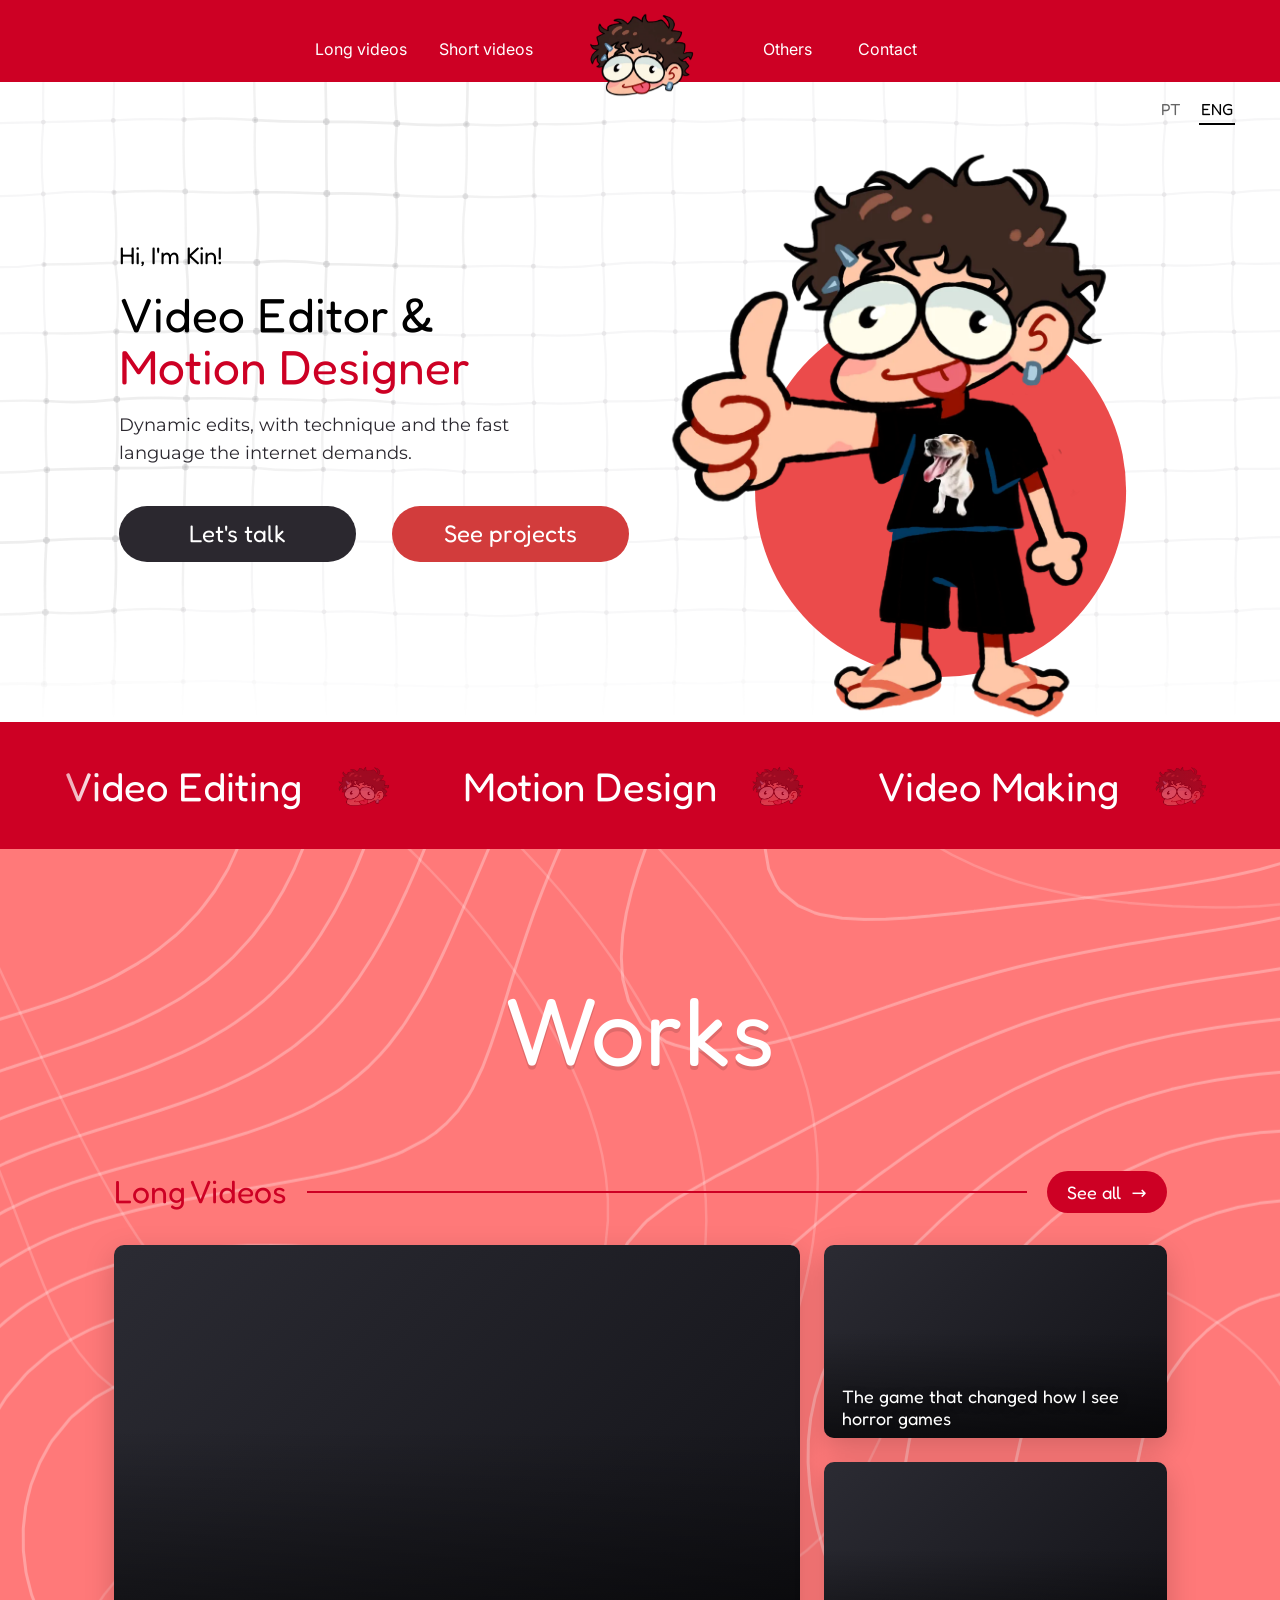
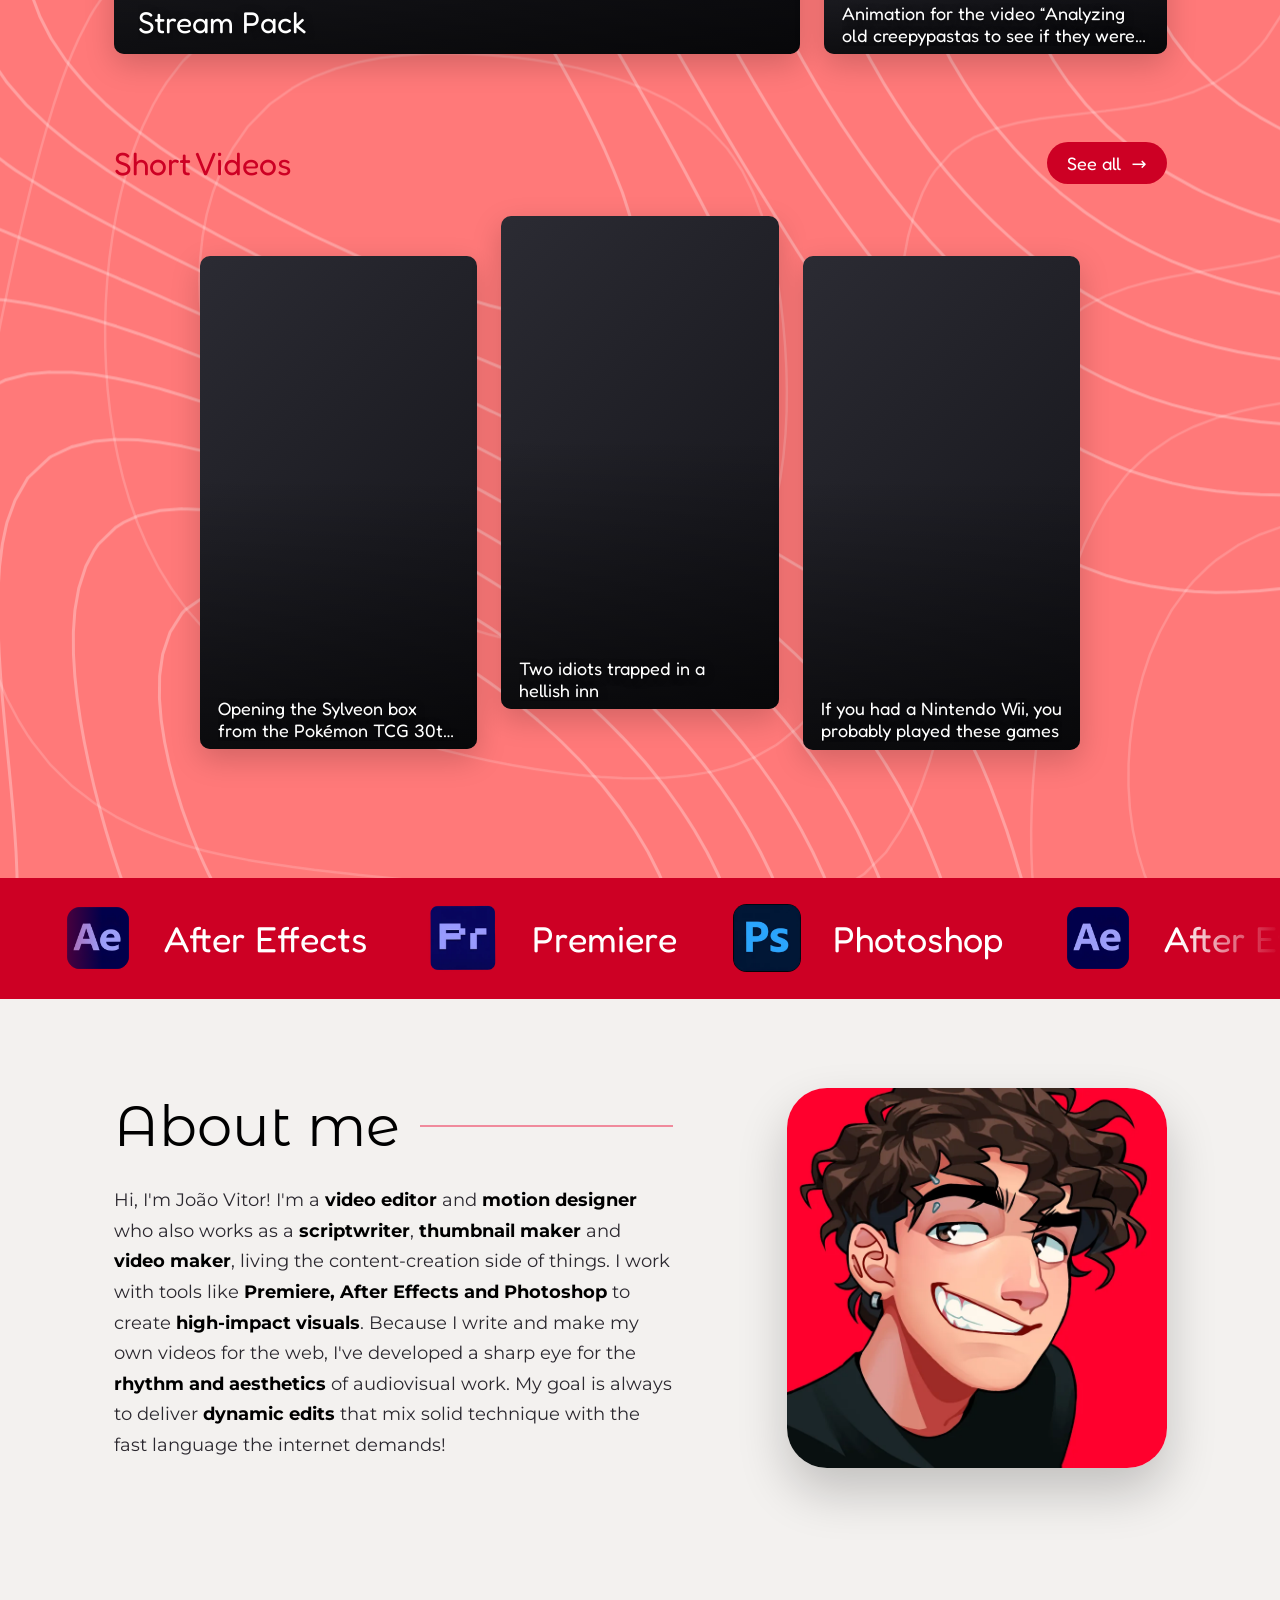
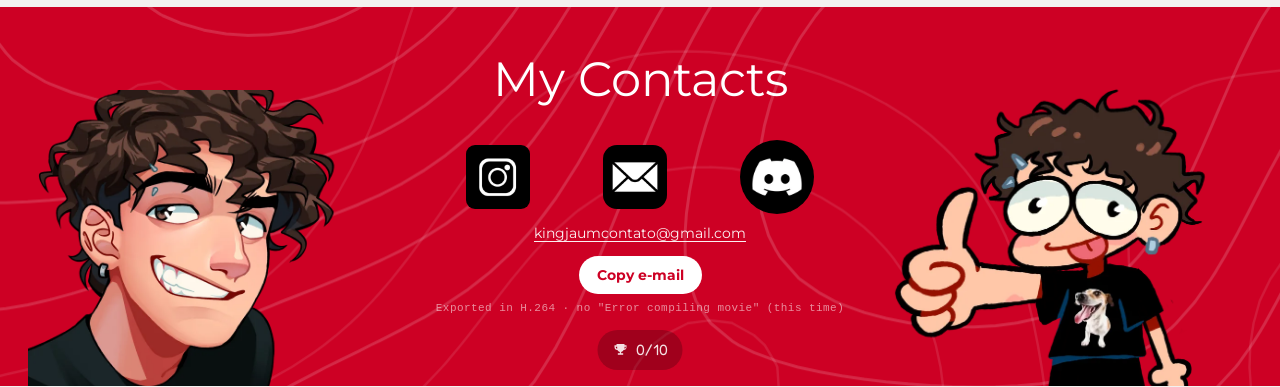
==== commit 35fc3ab4: "Add files via upload" ====
--- a/index.html
+++ b/index.html
@@ -30,7 +30,7 @@
 <link rel="preconnect" href="https://fonts.googleapis.com">
 <link rel="preconnect" href="https://fonts.gstatic.com" crossorigin>
 <link href="https://fonts.googleapis.com/css2?family=Fredoka:wght@500&family=Inter:wght@400&family=Montserrat:wght@400;700&family=Montserrat+Alternates:wght@400&display=swap" rel="stylesheet">
-<link rel="stylesheet" href="style.css">
+<link rel="stylesheet" href="style.css?v=3"><link rel="stylesheet" href="nav.css?v=3">
 </head>
 <body>
 <a class="skip-link" href="#conteudo" data-i18n="skip">Pular para o conteúdo</a>
@@ -89,6 +89,6 @@
     <p class="footer-mail"><a href="mailto:kingjaumcontato@gmail.com">kingjaumcontato@gmail.com</a></p>
   </div>
 </div></footer>
-<script src="script.js"></script>
+<script src="script.js?v=3"></script><script src="nav.js?v=3"></script>
 </body>
 </html>
--- a/style.css
+++ b/style.css
@@ -326,7 +326,8 @@
   .page-title { padding-top: 72px; }
   .video-grid { padding-top: 48px; padding-bottom: 80px; gap: 32px 16px !important; }
   .video-grid.longos, .video-grid.outros { grid-template-columns: 1fr; }
-  .video-grid.curtos { grid-template-columns: repeat(2, 1fr); }
+  .video-grid.curtos { grid-template-columns: repeat(2, 1fr); padding-inline: 24px; }
+  .video-grid.curtos .video-card .cap { font-size: 15px; left: 12px; right: 12px; bottom: 10px; }
   .marquee-item { font-size: 22px !important; padding-inline: 28px; gap: 16px; }
   .marquee-item img { width: 34px; height: 28px; }
   .marquee-item .tool-icon { width: 44px; height: 42px; }
@@ -363,6 +364,9 @@
 
   .feature-grid { grid-template-columns: 1fr; }
   .feature-grid .video-card:nth-child(n) { grid-column: 1; grid-row: auto; aspect-ratio: 16 / 9; height: auto; }
+  .feature-grid .video-card:nth-child(1) .cap { font-size: 20px; left: 18px; bottom: 14px; }
+  .trio { scrollbar-width: none; }
+  .trio::-webkit-scrollbar { display: none; }
   .block-head { flex-wrap: wrap; gap: 12px 16px; }
   .block-head .rule { min-width: 40px; }
   .trio { display: flex; max-width: none; overflow-x: auto; scroll-snap-type: x mandatory; padding: 8px 4px 20px; gap: 16px; margin-inline: -4px; }
@@ -570,8 +574,6 @@
 .footer-mail { position: relative; z-index: 3; margin-top: 10px; font-family: var(--font-body); font-size: 14px; }
 .footer-mail a { padding: 6px 4px; color: rgba(255, 255, 255, .94); text-decoration: underline; text-underline-offset: 3px; }
 @media (max-width: 760px) { .footer-mail { display: none; } }
-@media (max-width: 900px) {
-  }
 .mi-copy { align-self: flex-start; margin-top: 2px; padding: 9px 16px; border: 2px solid var(--red); border-radius: 999px; color: var(--red); font-family: var(--font-display); font-size: 15px; transition: background .2s, color .2s; }
 .mi-copy:hover, .mi-copy:focus-visible { background: var(--red); color: #fff; }
 
@@ -667,3 +669,211 @@
 @media (max-width: 760px) { .crt { padding: 12px 12px 22px; border-radius: 24px; } .crt-screen { border-radius: 18px / 22px; } .crt-led { right: 26px; bottom: 7px; } }
 
 .sr-only { position: absolute; width: 1px; height: 1px; margin: -1px; padding: 0; overflow: hidden; clip: rect(0 0 0 0); white-space: nowrap; border: 0; }
+
+/* ========== 404: névoa, mídia offline e jogo em tela vertical ========== */
+.nf-stage { position: relative; overflow: hidden; }
+.nf-stage::before, .nf-stage::after { content: ''; position: absolute; inset: -20% -30%; pointer-events: none; z-index: 0; background: radial-gradient(ellipse 40% 30% at 20% 30%, rgba(140, 140, 150, .13), transparent 70%), radial-gradient(ellipse 45% 28% at 75% 65%, rgba(140, 140, 150, .12), transparent 70%); }
+.nf-stage::after { background: radial-gradient(ellipse 35% 25% at 60% 20%, rgba(140, 140, 150, .1), transparent 70%), radial-gradient(ellipse 40% 30% at 30% 80%, rgba(140, 140, 150, .11), transparent 70%); }
+.nf-main, .nf-game { position: relative; z-index: 1; }
+.nf-main .nf-meta { display: grid; gap: 3px; max-width: none; margin: 30px auto 0; font-family: ui-monospace, 'SFMono-Regular', Menlo, Consolas, monospace; font-size: 11px; letter-spacing: .06em; line-height: 1.4; color: #9a9a9a; text-transform: uppercase; }
+.nf-main .nf-meta span:last-child { text-transform: none; letter-spacing: .02em; font-style: italic; opacity: .85; }
+
+html.ag-lock, html.ag-lock body { overflow: hidden; overscroll-behavior: none; height: 100%; }
+.nf-game.portrait { position: fixed; inset: 0; z-index: 50; width: 100%; display: flex; flex-direction: column; padding: max(8px, env(safe-area-inset-top)) 8px max(8px, env(safe-area-inset-bottom)); background: #f7f7f7; }
+.nf-game.portrait[hidden] { display: none; }
+.nf-game.portrait .crt { flex: 1 1 auto; min-height: 0; display: flex; padding: 10px 10px 18px; border-radius: 22px; }
+.nf-game.portrait .crt-screen { flex: 1 1 auto; min-height: 0; border-radius: 16px / 18px; touch-action: none; }
+.nf-game.portrait .ag-canvas { position: absolute; inset: 0; width: 100%; height: 100%; object-fit: cover; }
+.nf-game.portrait .crt-led { right: 22px; bottom: 5px; }
+.nf-game.portrait .ag-exit { flex: none; margin: 10px auto 0; padding: 10px 24px; font-size: 17px; }
+
+/* ========== Controle de arcade (celular) ========== */
+.kpad-fab { position: fixed; left: 12px; bottom: calc(12px + env(safe-area-inset-bottom)); z-index: 120; width: 44px; height: 44px; padding: 0; display: grid; place-items: center; border: 0; border-radius: 50%; background: rgba(0, 0, 0, .34); color: #fff; font-size: 21px; line-height: 1; opacity: .7; -webkit-tap-highlight-color: transparent; }
+.kpad-fab[hidden] { display: none; }
+html.ag-lock .kpad-fab, html.ag-lock .kpad { display: none; }
+.kpad { position: fixed; inset: 0; z-index: 160; display: flex; align-items: flex-end; justify-content: center; background: rgba(15, 12, 20, .55); touch-action: none; }
+.kpad[hidden] { display: none; }
+.kpad-body { width: min(100%, 440px); padding: 14px 18px calc(22px + env(safe-area-inset-bottom)); border: 4px solid #1b1b1e; border-bottom: 0; border-radius: 30px 30px 0 0; background: linear-gradient(#ff5a5f, #cd0024); box-shadow: inset 0 4px 0 rgba(255, 255, 255, .35), inset 0 -6px 0 rgba(0, 0, 0, .18); translate: 0 110%; transition: translate .38s cubic-bezier(.34, 1.56, .64, 1); }
+.kpad.open .kpad-body { translate: 0 0; }
+.kpad.nope .kpad-body { animation: kpadNope .35s; }
+@keyframes kpadNope { 25% { translate: -8px 0; } 75% { translate: 8px 0; } }
+.kpad-top { display: flex; align-items: center; gap: 10px; margin-bottom: 14px; }
+.kpad-title { flex: none; font-family: var(--font-display); font-size: 18px; color: #fff; text-shadow: 0 2px 0 #1b1b1e; }
+.kpad-dots { flex: 1; display: flex; justify-content: center; gap: 5px; }
+.kpad-dots i { width: 11px; height: 11px; border: 2.5px solid #1b1b1e; border-radius: 50%; background: #7a0014; transition: background .15s, scale .15s; }
+.kpad-dots i.on { background: #ffd23f; scale: 1.2; box-shadow: 0 0 8px #ffd23f; }
+.kpad-x { flex: none; width: 34px; height: 34px; padding: 0; border: 3px solid #1b1b1e; border-radius: 50%; background: #fff; color: #1b1b1e; font-size: 20px; line-height: 1; font-weight: 700; box-shadow: 0 3px 0 #1b1b1e; }
+.kpad-deck { display: flex; align-items: center; justify-content: space-between; gap: 16px; padding: 6px 4px 0; }
+.kb { padding: 0; border: 0; font-family: var(--font-display); -webkit-tap-highlight-color: transparent; touch-action: manipulation; user-select: none; -webkit-user-select: none; }
+.dpad { display: grid; grid-template: repeat(3, 62px) / repeat(3, 62px); }
+.dp-mid { grid-area: 2 / 2; background: #2a2a30; }
+.dpad .kb { background: #2a2a30; border: 4px solid #1b1b1e; box-shadow: inset 0 3px 0 rgba(255, 255, 255, .18), 0 4px 0 #1b1b1e; display: grid; place-items: center; }
+.dpad .up { grid-area: 1 / 2; border-radius: 14px 14px 0 0; } .dpad .left { grid-area: 2 / 1; border-radius: 14px 0 0 14px; }
+.dpad .right { grid-area: 2 / 3; border-radius: 0 14px 14px 0; } .dpad .down { grid-area: 3 / 2; border-radius: 0 0 14px 14px; }
+.dpad .kb b { width: 0; height: 0; border: 10px solid transparent; }
+.dpad .up b { border-bottom: 16px solid #fff; border-top: 0; } .dpad .down b { border-top: 16px solid #fff; border-bottom: 0; }
+.dpad .left b { border-right: 16px solid #fff; border-left: 0; } .dpad .right b { border-left: 16px solid #fff; border-right: 0; }
+.abtns { position: relative; width: 150px; height: 118px; flex: none; }
+.abtns .kb { position: absolute; width: 68px; height: 68px; border: 4px solid #1b1b1e; border-radius: 50%; font-size: 30px; color: #1b1b1e; box-shadow: inset 0 4px 0 rgba(255, 255, 255, .45), 0 6px 0 #1b1b1e; }
+.abtns .bb { left: 0; bottom: 4px; background: #4cc9f0; } .abtns .ba { right: 0; top: 2px; background: #ffd23f; }
+.kb.hit { animation: kbHit .18s; }
+.dpad .kb:active, .abtns .kb:active { translate: 0 4px; box-shadow: inset 0 3px 0 rgba(255, 255, 255, .18), 0 0 0 #1b1b1e; }
+@keyframes kbHit { 50% { filter: brightness(1.35); } }
+.footer-note { position: relative; z-index: 3; margin-top: 8px; font-family: ui-monospace, 'SFMono-Regular', Menlo, Consolas, monospace; font-size: 11px; letter-spacing: .04em; color: rgba(255, 255, 255, .55); }
+@media (max-width: 760px) { .footer-note { font-size: 10px; padding: 0 12px; } }
+
+/* ========== 404: grão de filme, névoa avermelhada e minigame ========== */
+body.nf { --grain-w: url("data:image/svg+xml,%3Csvg xmlns='http://www.w3.org/2000/svg' width='220' height='220'%3E%3Cfilter id='n'%3E%3CfeTurbulence type='fractalNoise' baseFrequency='.9' numOctaves='2' stitchTiles='stitch'/%3E%3CfeColorMatrix values='0 0 0 0 1 0 0 0 0 1 0 0 0 0 1 0 0 0 1.3 -.45'/%3E%3C/filter%3E%3Crect width='100%25' height='100%25' filter='url(%23n)'/%3E%3C/svg%3E");
+  --grain-k: url("data:image/svg+xml,%3Csvg xmlns='http://www.w3.org/2000/svg' width='220' height='220'%3E%3Cfilter id='n'%3E%3CfeTurbulence type='fractalNoise' baseFrequency='.8' numOctaves='2' stitchTiles='stitch'/%3E%3CfeColorMatrix values='0 0 0 0 0 0 0 0 0 0 0 0 0 0 0 0 0 0 1.3 -.45'/%3E%3C/filter%3E%3Crect width='100%25' height='100%25' filter='url(%23n)'/%3E%3C/svg%3E");
+  --blood: #b3121f; --serif: 'Libre Caslon Display', 'Playfair Display', Georgia, serif; --text: 'Crimson Pro', Georgia, 'Times New Roman', serif; }
+body.nf::before, body.nf::after { content: ''; position: fixed; inset: -60px; z-index: 100; pointer-events: none; }
+body.nf::before { background: var(--grain-k); opacity: .2; }
+body.nf::after { background: var(--grain-w); opacity: .07; }
+@media (prefers-reduced-motion: no-preference) {
+  body.nf::before { animation: sh2Grain .8s steps(1) infinite; }
+  body.nf::after { animation: sh2Grain .8s steps(1) infinite reverse; }
+}
+@keyframes sh2Grain { 0% { translate: 0 0; } 20% { translate: -23px 14px; } 40% { translate: 17px -31px; } 60% { translate: -9px -12px; } 80% { translate: 28px 21px; } }
+.nf .nf-stage { background: linear-gradient(to top, rgba(179, 18, 31, .26) 0%, rgba(179, 18, 31, .09) 38%, rgba(247, 247, 247, 0) 72%), #f7f7f7; }
+.nf-stage::before, .nf-stage::after { inset: -25% -35%; }
+.nf-stage::before { filter: blur(22px); background:
+  radial-gradient(ellipse 38% 30% at 18% 32%, rgba(120, 112, 114, .4), transparent 70%),
+  radial-gradient(ellipse 42% 26% at 78% 68%, rgba(179, 18, 31, .32), transparent 70%),
+  radial-gradient(ellipse 30% 22% at 55% 92%, rgba(150, 50, 55, .32), transparent 70%); }
+.nf-stage::after { filter: blur(28px); background:
+  radial-gradient(ellipse 34% 24% at 62% 18%, rgba(120, 112, 114, .34), transparent 70%),
+  radial-gradient(ellipse 40% 28% at 28% 78%, rgba(179, 18, 31, .28), transparent 70%),
+  radial-gradient(ellipse 26% 20% at 92% 40%, rgba(110, 100, 104, .32), transparent 70%); }
+@media (prefers-reduced-motion: no-preference) {
+  .nf-stage::before { animation: fogA 30s ease-in-out infinite alternate; }
+  .nf-stage::after { animation: fogB 42s ease-in-out infinite alternate; }
+}
+@keyframes fogA { to { transform: translateX(14%) translateY(5%) scale(1.08); } }
+@keyframes fogB { to { transform: translateX(-12%) translateY(-6%) scale(1.1); } }
+
+/* minigame */
+.nf .crt { background: linear-gradient(#26262a, #121214); box-shadow: 0 0 0 1px rgba(183, 186, 211, .12), 0 26px 60px rgba(0, 0, 0, .55), inset 0 2px 0 rgba(255, 255, 255, .08), inset 0 -3px 0 rgba(0, 0, 0, .5); }
+.nf .crt-screen { background: #cfc7b6; }
+.nf .ag-msg { color: #2c2824; text-shadow: 1px 0 rgba(179, 18, 31, .22), -1px 0 rgba(60, 90, 160, .18); font-family: var(--text); font-size: clamp(17px, 3.6vw, 21px); letter-spacing: .06em; }
+.nf .ag-exit.nf-btn { position: relative; display: inline-block; width: auto; margin-top: 22px; padding: 14px 34px 14px 46px; border-radius: 0; background: linear-gradient(90deg, var(--blood), rgba(120, 14, 24, .85)); color: #fff; font-family: var(--serif); font-size: 13px; line-height: 1.2; letter-spacing: .22em; text-transform: uppercase; translate: none; }
+.nf .ag-exit.nf-btn:hover { background: linear-gradient(90deg, #c8182a, rgba(140, 18, 30, .9)); }
+.nf .ag-exit.nf-btn::before { content: ''; position: absolute; left: 22px; top: 50%; width: 7px; height: 7px; margin-top: -3.5px; background: #fff; }
+.nf .nf-game.portrait { background: #0a0a0a; }
+.nf .nf-game.portrait .ag-exit.nf-btn { margin-top: 10px; padding: 11px 26px 11px 40px; }
+.nf .nf-game.portrait .ag-exit.nf-btn::before { left: 18px; }
+@media (max-width: 760px) { .nf .nf-game:not(.portrait) .ag-exit.nf-btn { margin-top: 16px; } }
+@media (hover: none) and (pointer: coarse) { .nf .nf-stage { padding-bottom: 80px; } }
+
+/* ==========================================================
+   Refinamentos premium (animações, hover e responsividade)
+   ========================================================== */
+:root { --ease: cubic-bezier(.22, 1, .36, 1); --ease-io: cubic-bezier(.65, 0, .35, 1); }
+html { background: var(--paper); -webkit-tap-highlight-color: transparent; }
+h1, h2, h3, .hero-title { text-wrap: balance; }
+p { text-wrap: pretty; }
+
+/* Entrada ao rolar: deslize curto + desfoque que some */
+.js .reveal:not(.video-card):not(.btn) {
+  translate: 0 24px; filter: blur(6px);
+  transition: opacity 1s var(--ease) var(--rd, 0s), translate 1s var(--ease) var(--rd, 0s), filter 1s var(--ease) var(--rd, 0s);
+}
+.js .reveal:not(.video-card):not(.btn).in { translate: 0 0; filter: none; }
+.js .video-card.reveal { translate: 0 40px; scale: .97; transition: opacity 1s var(--ease) var(--rd, 0s), translate 1s var(--ease) var(--rd, 0s), scale 1s var(--ease) var(--rd, 0s), transform .6s var(--ease), box-shadow .6s var(--ease); }
+.js .video-card.reveal.in { scale: 1; }
+
+/* Título do hero: cada linha sobe de dentro de uma máscara */
+.js .hero-title span { clip-path: inset(-10% -6% 100% -6%); translate: 0 .45em; transition: clip-path 1.1s var(--ease) calc(var(--rd, 0s) + .05s), translate 1.1s var(--ease) calc(var(--rd, 0s) + .05s); }
+.js .hero-title span + span { transition-delay: calc(var(--rd, 0s) + .17s); }
+.js .hero-title.in span { clip-path: inset(-10% -6% -14% -6%); translate: 0 0; }
+
+/* Disco atrás do mascote respira devagar */
+@media (prefers-reduced-motion: no-preference) {
+  .home-hero .hero-figure .disc { animation: discBreathe 7s ease-in-out infinite; }
+}
+@keyframes discBreathe { 50% { transform: scale(1.035); } }
+
+/* Header: logo encolhe de leve ao rolar, barra de progresso com brilho */
+.logo img { transition: transform .5s var(--ease); }
+.site-header.is-scrolled .logo img { transform: scale(.9) translateY(-2px); }
+.progress { background: linear-gradient(90deg, rgba(255, 255, 255, .7), #fff); box-shadow: 0 0 10px rgba(255, 255, 255, .6); }
+.nav-left a, .nav-right a { transition: opacity .3s; }
+.nav-left:hover a:not(:hover), .nav-right:hover a:not(:hover) { opacity: .72; }
+.nav-left a::after, .nav-right a::after { transform-origin: right; }
+.nav-left a:hover::after, .nav-right a:hover::after { transform-origin: left; }
+
+/* Botões: magnéticos, com clique "apertado" */
+.home-hero .btn:hover { transform: translate(var(--mx, 0px), calc(var(--my, 0px) - 4px)); box-shadow: 0 14px 28px -6px rgba(0, 0, 0, .35); }
+.home-hero .btn:active { transform: translate(var(--mx, 0px), calc(var(--my, 0px) - 1px)) scale(.97); transition-duration: .15s; }
+.home-hero .btn.projects:hover { box-shadow: 0 14px 28px -6px rgba(205, 0, 36, .5); }
+.see-all:hover { transform: translate(var(--mx, 0px), calc(var(--my, 0px) - 3px)); }
+.see-all:active { transform: scale(.97); }
+
+/* Cartões de vídeo: carregamento com brilho, miniatura entra suave */
+.video-card { background: linear-gradient(110deg, #141414 30%, #262626 50%, #141414 70%) 0 0 / 250% 100%; }
+@media (prefers-reduced-motion: no-preference) {
+  .video-card:not(.is-loaded) { animation: cardShimmer 1.4s linear infinite; }
+}
+@keyframes cardShimmer { from { background-position: 125% 0; } to { background-position: -125% 0; } }
+.video-card img.thumb { opacity: 0; transition: opacity .7s var(--ease), transform 1.1s var(--ease); }
+.video-card img.thumb.loaded { opacity: 1; }
+.video-card::after { transition: opacity .5s var(--ease); opacity: .85; }
+.video-card:hover::after, .video-card:focus-visible::after { opacity: 1; }
+.video-card:hover, .video-card:focus-visible { box-shadow: 0 28px 50px -12px rgba(0, 0, 0, .45); }
+.video-card .play { box-shadow: 0 0 0 0 rgba(205, 0, 36, .5), 0 8px 24px rgba(0, 0, 0, .35); }
+.video-card .play::before { transition: translate .4s var(--ease); }
+.video-card:hover .play::before { translate: 2px 0; }
+
+/* Faixas: bordas que se dissolvem e pausa ao passar o mouse */
+.services, .tools { position: relative; }
+.services::before, .services::after, .tools::before, .tools::after { content: ''; position: absolute; top: 0; bottom: 0; width: clamp(40px, 8vw, 120px); z-index: 1; pointer-events: none; }
+.services::before, .tools::before { left: 0; background: linear-gradient(90deg, var(--red), transparent); }
+.services::after, .tools::after { right: 0; background: linear-gradient(-90deg, var(--red), transparent); }
+
+
+/* Sobre mim: retrato reage ao hover */
+.about .portrait { transition: transform .8s var(--ease), box-shadow .8s var(--ease), opacity 1s var(--ease) var(--rd, 0s), scale 1s var(--ease) var(--rd, 0s); }
+.about .portrait:hover { transform: rotate(-1.5deg) translateY(-6px); box-shadow: 0 34px 60px -10px rgba(0, 0, 0, .3); }
+
+/* Modal: fundo desfocado e conteúdo entrando em sequência */
+.modal { background: rgba(12, 10, 14, .82); -webkit-backdrop-filter: blur(10px); backdrop-filter: blur(10px); }
+.modal-box { transform: scale(.96) translateY(18px); transition: transform .6s var(--ease); }
+.modal.open .modal-box.has-info .modal-content { box-shadow: 0 40px 80px -20px rgba(0, 0, 0, .6); }
+@media (prefers-reduced-motion: no-preference) {
+  .modal.open .mi > * { animation: miIn .7s var(--ease) both; }
+  .modal.open .mi > :nth-child(1) { animation-delay: .12s; }
+  .modal.open .mi > :nth-child(2) { animation-delay: .2s; }
+  .modal.open .mi > :nth-child(3) { animation-delay: .28s; }
+  .modal.open .mi > :nth-child(4) { animation-delay: .36s; }
+}
+@keyframes miIn { from { opacity: 0; translate: 0 12px; } }
+.modal-nav { -webkit-backdrop-filter: blur(6px); backdrop-filter: blur(6px); transition: background .3s var(--ease), scale .3s var(--ease); }
+
+/* Rodapé */
+.contact-icons a { transition: transform .5s var(--ease), filter .4s var(--ease); }
+.contact-icons a:active { transform: scale(.94); }
+.toast { transition: opacity .35s var(--ease), translate .6s var(--ease); }
+
+/* Rodapé: a frase "Exportado em H.264" ficava por baixo do botão de conquistas */
+.site-footer { height: auto; min-height: 296px; }
+.footer-inner { height: auto; min-height: 296px; padding-bottom: 72px; }
+
+/* Rodapé no celular: mais espaço para os mascotes não cobrirem o botão de conquistas */
+@media (max-width: 760px) {
+  .site-footer { height: auto; }
+  .footer-inner { height: auto; padding: 40px 16px 150px; }
+  .footer-note { max-width: 32ch; margin-inline: auto; }
+  .footer-mascot.left { width: 30%; }
+  .footer-mascot.right { width: 44%; right: -8%; }
+  .site-footer .speech { bottom: 150px; }
+}
+
+/* Garantias para quem prefere menos movimento e para os cartões */
+.js .video-card.reveal.in { translate: 0 0; scale: 1; }
+@media (prefers-reduced-motion: reduce) {
+  .js .reveal, .js .reveal-zoom { filter: none !important; }
+  .js .hero-title span { clip-path: none !important; translate: none !important; }
+  .video-card img.thumb { opacity: 1; }
+}
+
+/* O botão 🎮 ficava por cima da seta "vídeo anterior" do player no celular */
+body:has(.modal.open) .kpad-fab, body:has(.tg.open) .kpad-fab { display: none; }
--- a/nav.css
+++ b/nav.css
@@ -0,0 +1,68 @@
+/* ===== v2: camada de navegação (mantém a identidade atual) ===== */
+
+/* Link ativo mais claro no header */
+.nav-left a[aria-current], .nav-right a[aria-current] { font-weight: 700; }
+
+/* Botão voltar ao topo */
+.kv-top {
+  position: fixed; right: max(18px, env(safe-area-inset-right)); bottom: max(18px, env(safe-area-inset-bottom));
+  z-index: 60; width: 56px; height: 56px; border-radius: 50%;
+  background: var(--red, #cd0024); color: #fff; border: 3px solid #fff;
+  box-shadow: 0 6px 18px rgba(0,0,0,.28); cursor: pointer;
+  display: grid; place-items: center; font: 700 22px/1 Montserrat, sans-serif;
+  opacity: 0; translate: 0 20px; pointer-events: none;
+  transition: opacity .3s, translate .4s cubic-bezier(.2,.9,.3,1.3), transform .2s;
+}
+.kv-top.show { opacity: 1; translate: 0 0; pointer-events: auto; }
+.kv-top:hover { transform: scale(1.08) rotate(-8deg); }
+.kv-top:focus-visible { outline: 3px solid #1d1d1f; outline-offset: 3px; }
+
+/* Bloco "continue assistindo" no fim das páginas internas */
+.kv-next { padding: 72px 0 88px; }
+.kv-next h2 {
+  font-family: Montserrat, sans-serif; font-weight: 700; font-size: clamp(26px, 3.2vw, 38px);
+  margin-bottom: 26px; color: #1d1d1f;
+}
+.kv-next-grid { display: grid; grid-template-columns: repeat(auto-fit, minmax(220px, 1fr)); gap: 18px; }
+.kv-next a {
+  position: relative; display: flex; align-items: center; gap: 16px;
+  padding: 22px 24px; border-radius: 18px; background: #fff; color: #1d1d1f;
+  border: 3px solid #1d1d1f; box-shadow: 6px 6px 0 var(--red, #cd0024);
+  font: 700 19px Montserrat, sans-serif; text-decoration: none;
+  transition: transform .25s cubic-bezier(.2,.9,.3,1.3), box-shadow .25s;
+}
+.kv-next a:hover, .kv-next a:focus-visible { transform: translate(-3px,-3px); box-shadow: 9px 9px 0 var(--red, #cd0024); }
+.kv-next a img { width: 46px; height: 46px; object-fit: contain; flex: none; }
+.kv-next a small { display: block; font: 400 13px Inter, sans-serif; color: #666; margin-top: 2px; }
+.kv-next a i { margin-left: auto; font-style: normal; color: var(--red, #cd0024); font-size: 22px; transition: translate .25s; }
+.kv-next a:hover i { translate: 5px 0; }
+
+/* Rodapé: mapa do site + contatos com rótulo */
+.kv-foot-nav { display: flex; flex-wrap: wrap; justify-content: center; gap: 8px 22px; margin-top: 26px; }
+.kv-foot-nav a { color: #fff; font: 700 15px Montserrat, sans-serif; opacity: .85; padding: 6px 2px; border-bottom: 2px solid transparent; }
+.kv-foot-nav a:hover, .kv-foot-nav a[aria-current] { opacity: 1; border-color: #fff; }
+.kv-copy {
+  margin-top: 14px; background: #fff; color: var(--red, #cd0024); border: 0; border-radius: 999px;
+  padding: 10px 18px; font: 700 14px Montserrat, sans-serif; cursor: pointer; transition: transform .2s;
+}
+.kv-copy:hover { transform: scale(1.05); }
+.kv-copy.ok { background: #1d1d1f; color: #fff; }
+
+/* Atalhos rápidos do hero da home para seções */
+.kv-jump { display: flex; flex-wrap: wrap; gap: 10px; margin-top: 18px; }
+.kv-jump a {
+  font: 700 13px Montserrat, sans-serif; color: #1d1d1f; padding: 7px 14px; border-radius: 999px;
+  border: 2px solid #1d1d1f; background: #fff; transition: background .2s, color .2s;
+}
+.kv-jump a:hover { background: #1d1d1f; color: #fff; }
+
+/* Seções âncora não ficam escondidas atrás do header fixo */
+#trabalhos, #sobre, #contatos { scroll-margin-top: 90px; }
+
+@media (max-width: 760px) {
+  .kv-top { width: 50px; height: 50px; }
+  .kv-next { padding: 48px 0 64px; }
+}
+@media (prefers-reduced-motion: reduce) {
+  .kv-top, .kv-next a, .kv-next a i { transition: none; }
+}
